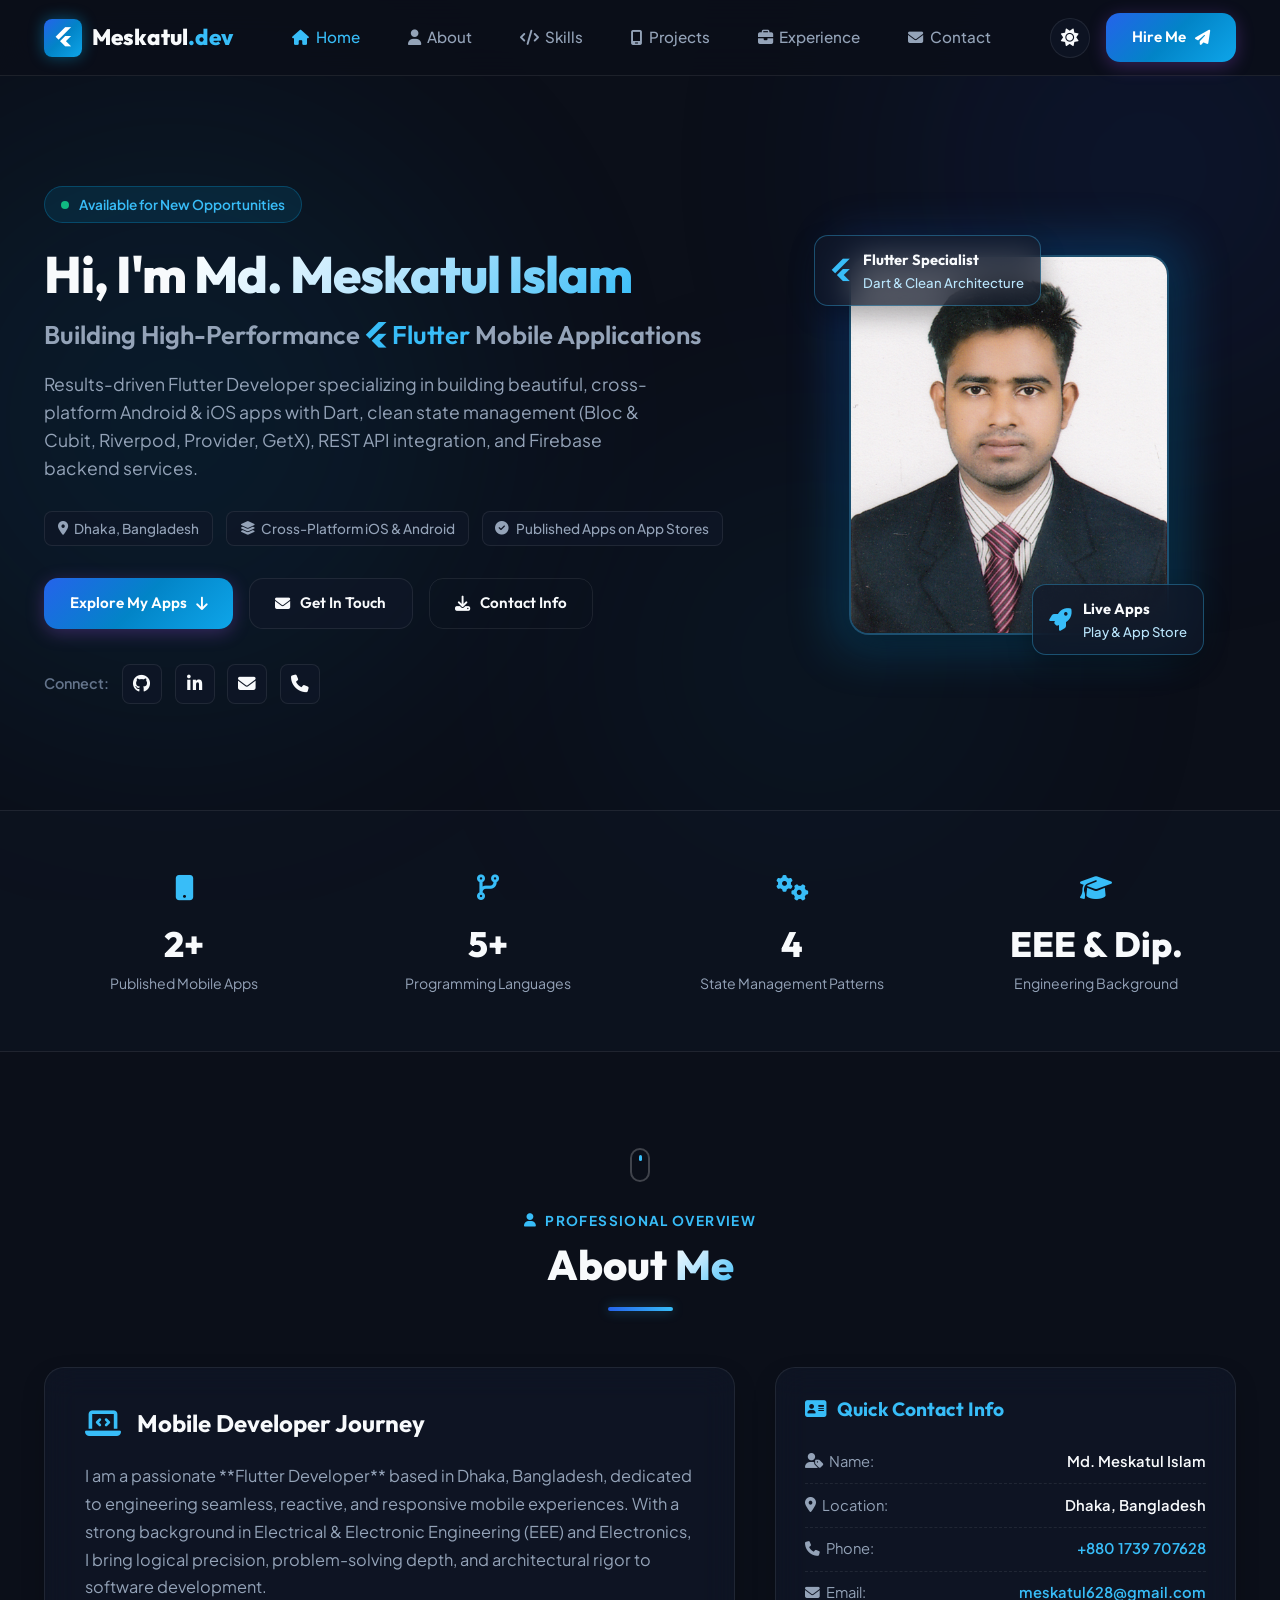
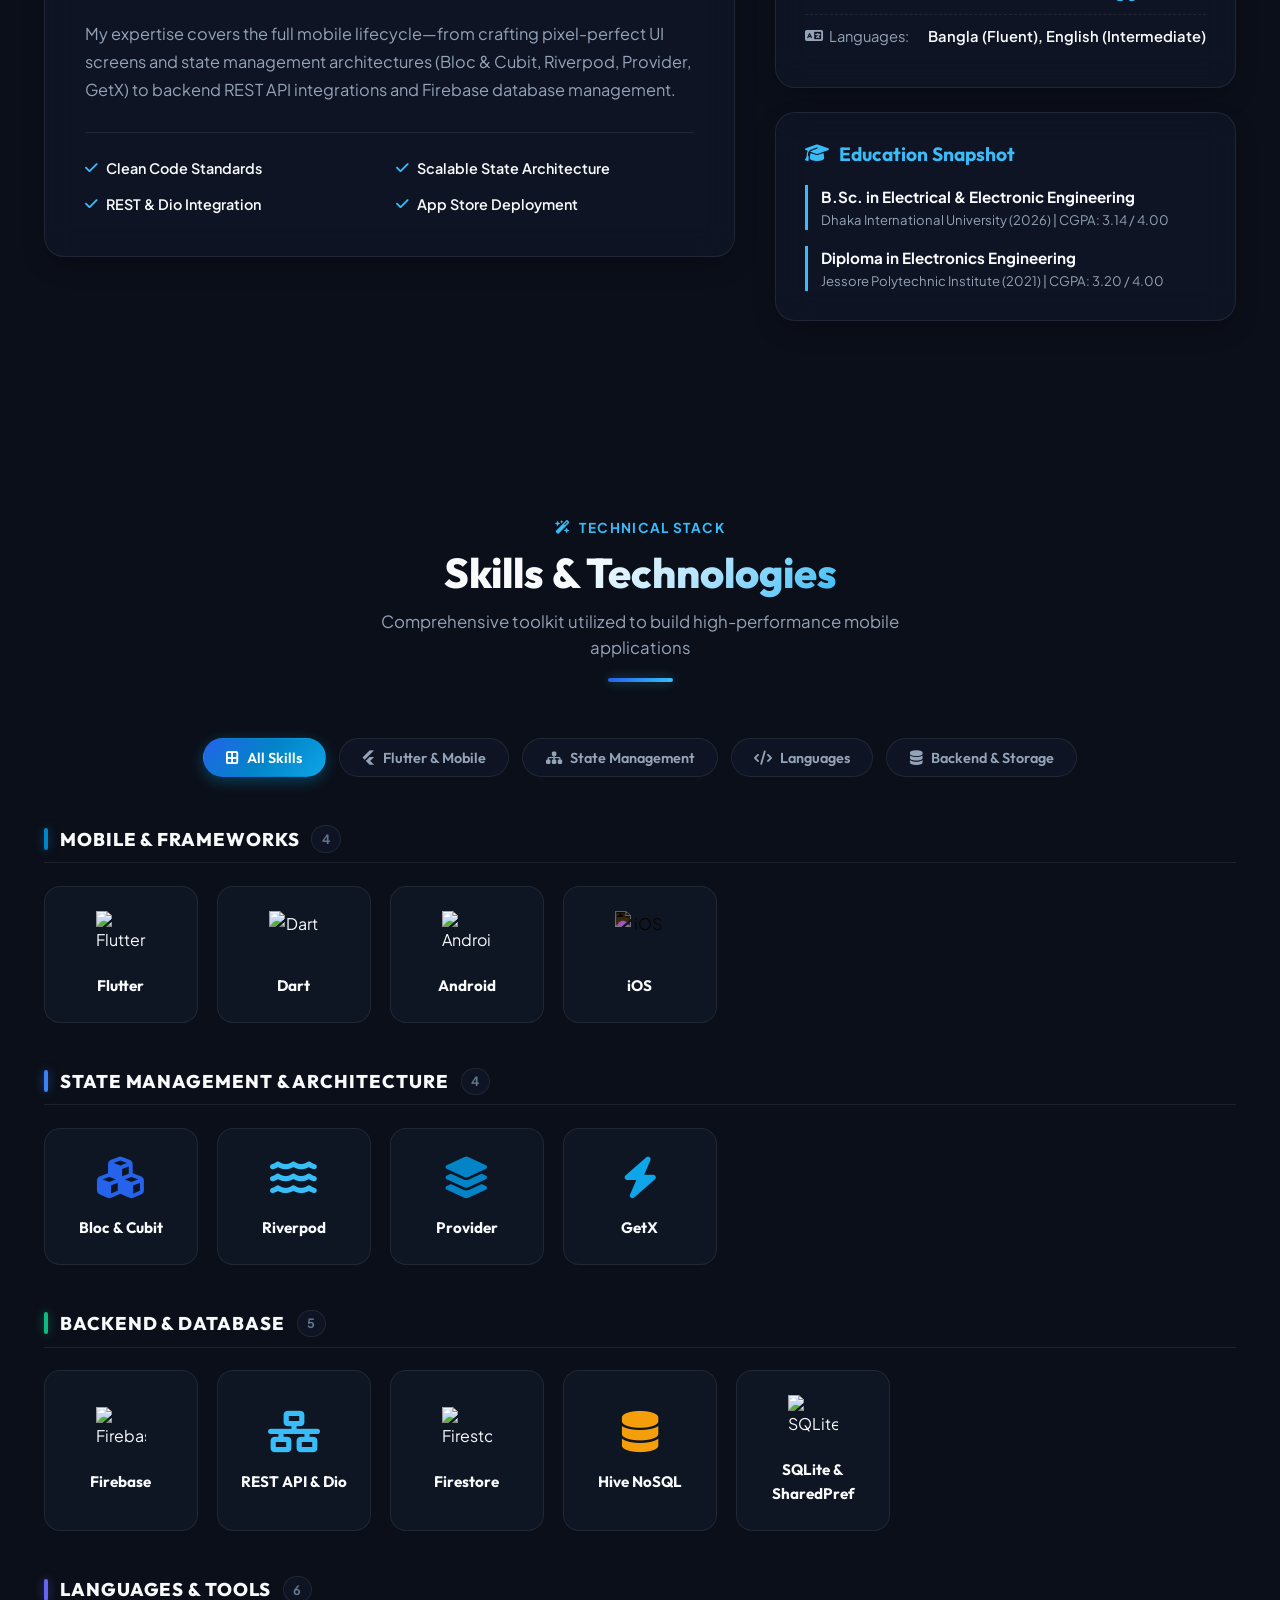
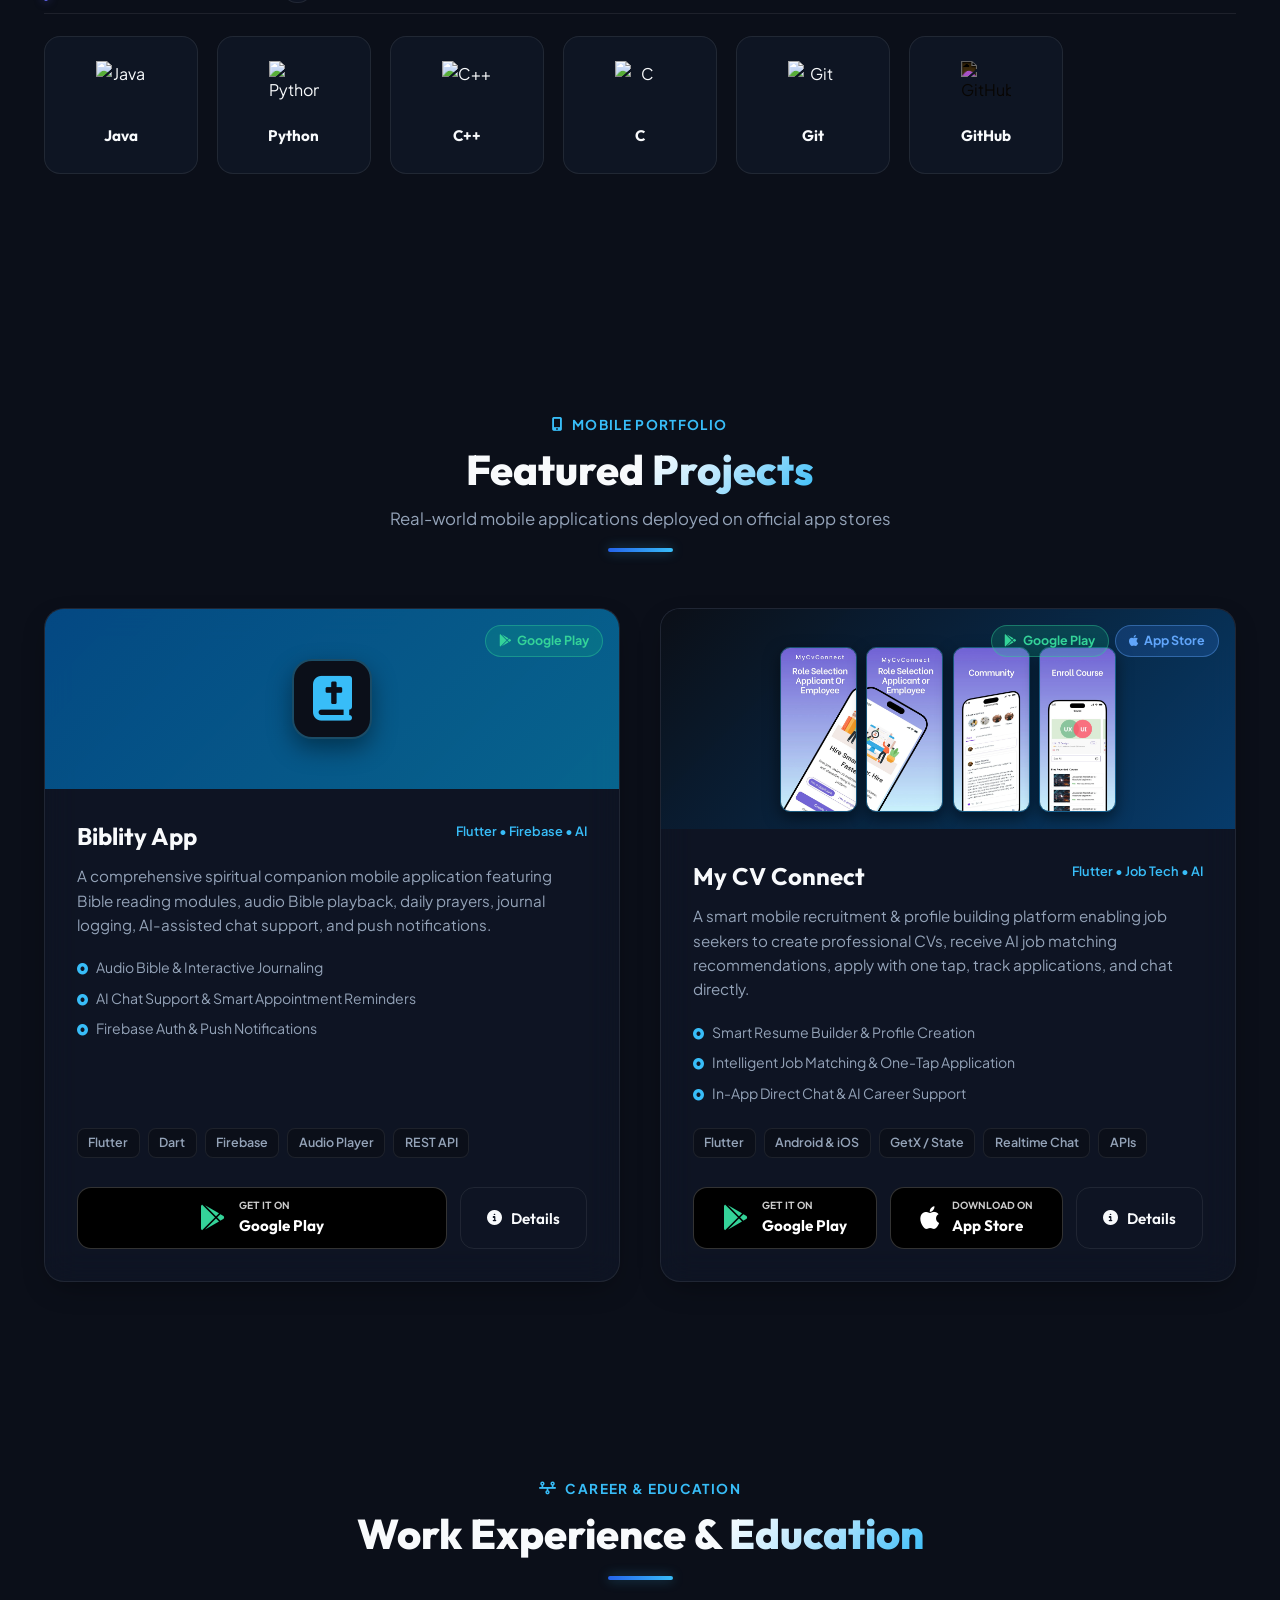
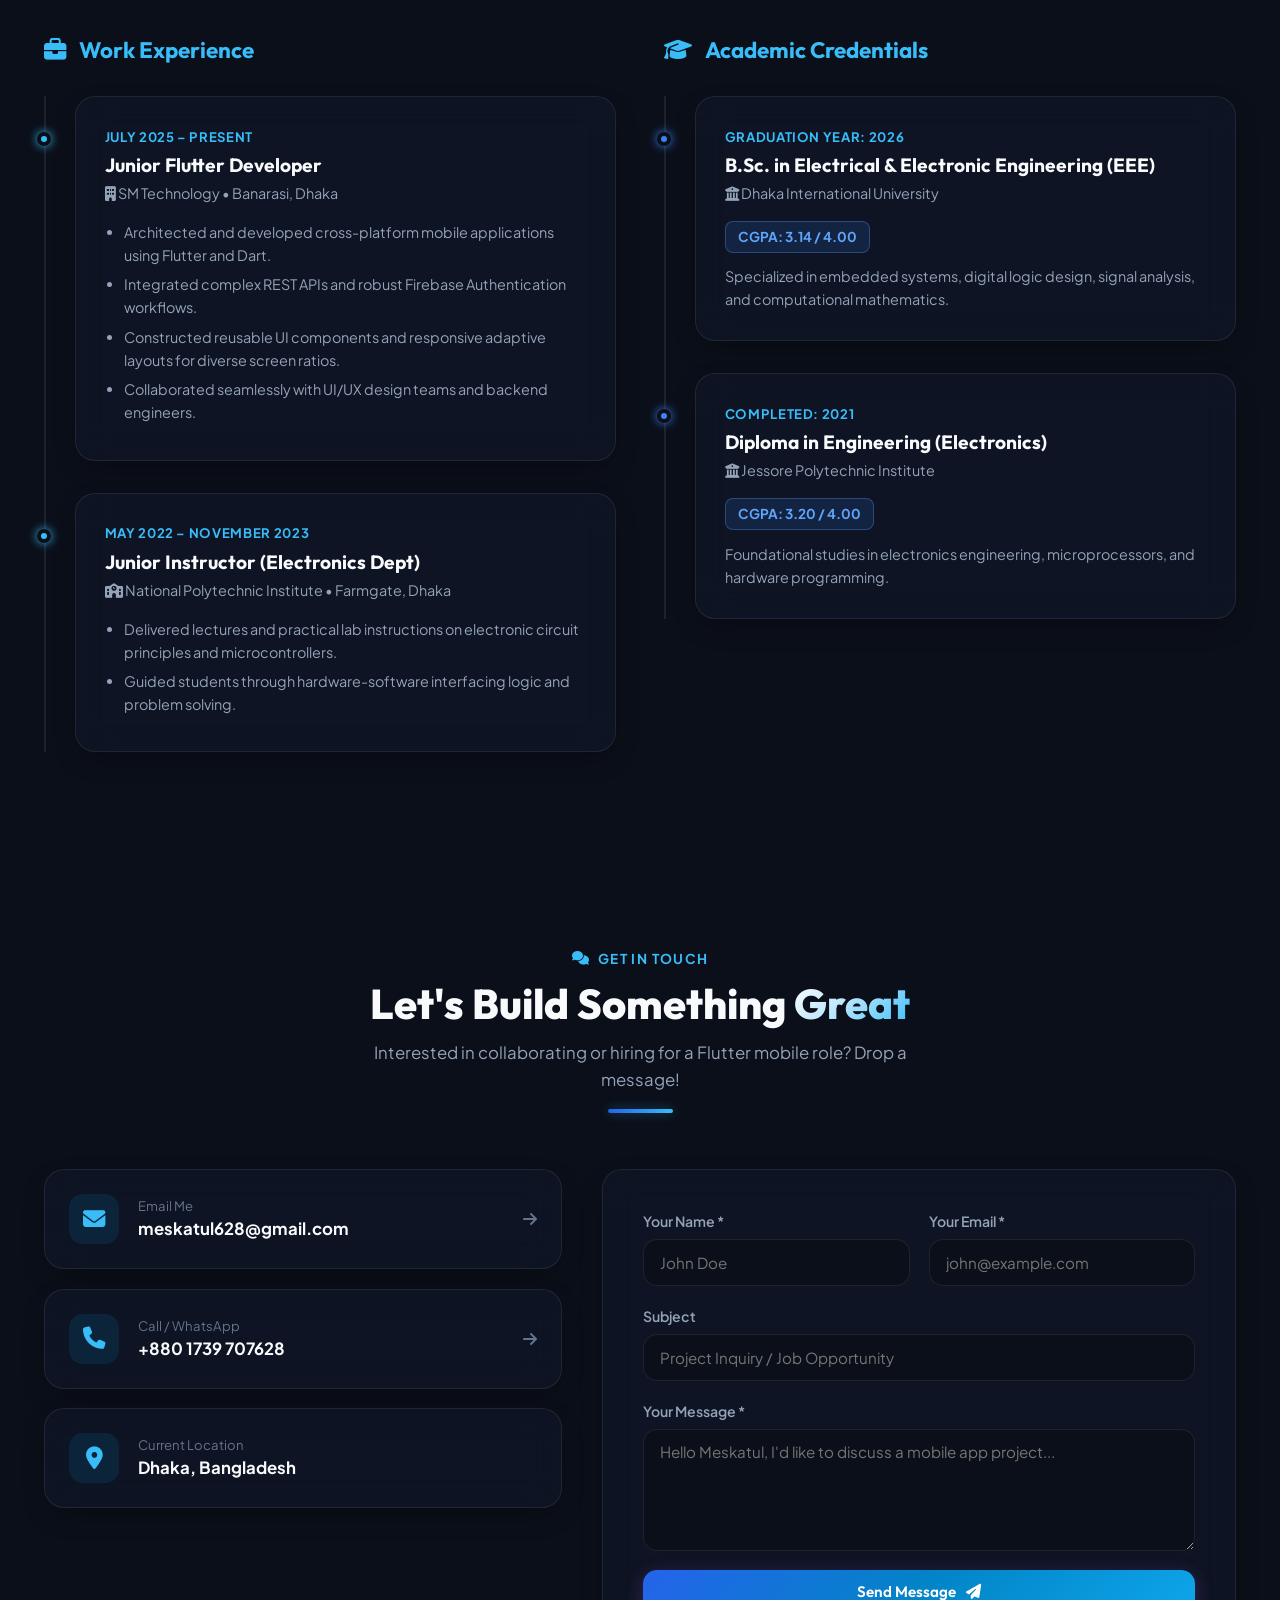
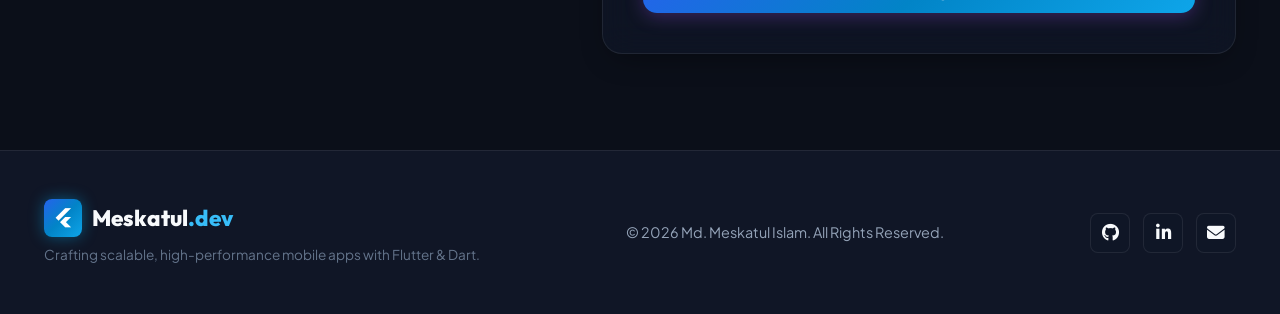
==== index.html @ 13daf16e "feat: add personal portfolio website with styles, scripts, and media assets" ====
<!DOCTYPE html>
<html lang="en" data-theme="dark">
<head>
    <meta charset="UTF-8">
    <meta name="viewport" content="width=device-width, initial-scale=1.0">
    <title>Md. Meskatul Islam | Flutter Developer & Mobile App Engineer</title>
    <meta name="description" content="Portfolio of Md. Meskatul Islam - Junior Flutter Developer specializing in Dart, Cross-Platform Mobile Apps, REST APIs, Firebase, and State Management.">
    <meta name="keywords" content="Md Meskatul Islam, Flutter Developer, Mobile App Developer, Dart, Firebase, Android, iOS, Dhaka Bangladesh">
    <meta name="author" content="Md. Meskatul Islam">
    
    <!-- Open Graph / Social Media -->
    <meta property="og:title" content="Md. Meskatul Islam - Flutter Developer">
    <meta property="og:description" content="Results-driven Flutter Developer with experience in cross-platform mobile apps, REST APIs, Firebase, and State Management.">
    <meta property="og:image" content="assets/PICC (1).jpg">
    <meta property="og:type" content="website">

    <!-- Google Fonts -->
    <link rel="preconnect" href="https://fonts.googleapis.com">
    <link rel="preconnect" href="https://fonts.gstatic.com" crossorigin>
    <link href="https://fonts.googleapis.com/css2?family=Outfit:wght@300;400;500;600;700;800&family=Plus+Jakarta+Sans:wght@400;500;600;700;800&display=swap" rel="stylesheet">

    <!-- Font Awesome Icons -->
    <link rel="stylesheet" href="https://cdnjs.cloudflare.com/ajax/libs/font-awesome/6.5.1/css/all.min.css" crossorigin="anonymous" referrerpolicy="no-referrer" />

    <!-- Custom CSS -->
    <link rel="stylesheet" href="style.css">
</head>
<body>
    <!-- Background Animated Shapes -->
    <div class="bg-blur-wrapper">
        <div class="glow-orb orb-1"></div>
        <div class="glow-orb orb-2"></div>
        <div class="glow-orb orb-3"></div>
    </div>

    <!-- Navigation Header -->
    <header class="navbar" id="main-header">
        <div class="nav-container">
            <a href="#hero" class="brand-logo">
                <span class="logo-icon"><i class="fa-brands fa-flutter"></i></span>
                <span class="logo-text">Meskatul<span class="highlight">.dev</span></span>
            </a>

            <nav class="nav-links" id="nav-links">
                <a href="#hero" class="nav-item active"><i class="fa-solid fa-house"></i> Home</a>
                <a href="#about" class="nav-item"><i class="fa-solid fa-user"></i> About</a>
                <a href="#skills" class="nav-item"><i class="fa-solid fa-code"></i> Skills</a>
                <a href="#projects" class="nav-item"><i class="fa-solid fa-mobile-screen"></i> Projects</a>
                <a href="#experience" class="nav-item"><i class="fa-solid fa-briefcase"></i> Experience</a>
                <a href="#contact" class="nav-item"><i class="fa-solid fa-envelope"></i> Contact</a>
            </nav>

            <div class="nav-actions">
                <button id="theme-toggle" class="theme-btn" aria-label="Toggle Theme">
                    <i class="fa-solid fa-moon icon-dark"></i>
                    <i class="fa-solid fa-sun icon-light"></i>
                </button>

                <a href="#contact" class="btn btn-primary nav-cta">
                    <span>Hire Me</span> <i class="fa-solid fa-paper-plane"></i>
                </a>

                <button id="mobile-menu-toggle" class="hamburger" aria-label="Toggle Navigation Menu">
                    <span class="bar"></span>
                    <span class="bar"></span>
                    <span class="bar"></span>
                </button>
            </div>
        </div>
    </header>

    <main id="main-content">
        <!-- Hero Section -->
        <section class="hero-section" id="hero">
            <div class="container hero-container">
                <div class="hero-content">
                    <div class="badge-pill">
                        <span class="pulse-dot"></span>
                        <span>Available for New Opportunities</span>
                    </div>

                    <h1 class="hero-title">
                        Hi, I'm <span class="gradient-text">Md. Meskatul Islam</span>
                    </h1>
                    <h2 class="hero-subtitle">
                        Building High-Performance <span class="flutter-text"><i class="fa-brands fa-flutter"></i> Flutter</span> Mobile Applications
                    </h2>

                    <p class="hero-description">
                        Results-driven Flutter Developer specializing in building beautiful, cross-platform Android & iOS apps with Dart, clean state management (Bloc & Cubit, Riverpod, Provider, GetX), REST API integration, and Firebase backend services.
                    </p>

                    <div class="hero-highlights">
                        <div class="highlight-chip">
                            <i class="fa-solid fa-location-dot"></i> Dhaka, Bangladesh
                        </div>
                        <div class="highlight-chip">
                            <i class="fa-solid fa-layer-group"></i> Cross-Platform iOS & Android
                        </div>
                        <div class="highlight-chip">
                            <i class="fa-solid fa-circle-check"></i> Published Apps on App Stores
                        </div>
                    </div>

                    <div class="hero-buttons">
                        <a href="#projects" class="btn btn-primary btn-glow">
                            <span>Explore My Apps</span> <i class="fa-solid fa-arrow-down"></i>
                        </a>
                        <a href="mailto:meskatul628@gmail.com" class="btn btn-secondary">
                            <i class="fa-solid fa-envelope"></i> <span>Get In Touch</span>
                        </a>
                        <a href="#contact" class="btn btn-outline" id="cv-download-btn">
                            <i class="fa-solid fa-download"></i> <span>Contact Info</span>
                        </a>
                    </div>

                    <div class="social-links-bar">
                        <span class="social-label">Connect:</span>
                        <a href="https://github.com/" target="_blank" rel="noopener noreferrer" class="social-link" title="GitHub">
                            <i class="fa-brands fa-github"></i>
                        </a>
                        <a href="https://linkedin.com/" target="_blank" rel="noopener noreferrer" class="social-link" title="LinkedIn">
                            <i class="fa-brands fa-linkedin-in"></i>
                        </a>
                        <a href="mailto:meskatul628@gmail.com" class="social-link" title="Email">
                            <i class="fa-solid fa-envelope"></i>
                        </a>
                        <a href="tel:+8801739707628" class="social-link" title="Phone">
                            <i class="fa-solid fa-phone"></i>
                        </a>
                    </div>
                </div>

                <div class="hero-visual">
                    <div class="profile-card-wrapper">
                        <div class="profile-glow-ring"></div>
                        <div class="profile-image-container">
                            <img src="assets/PICC (1).jpg" alt="Md. Meskatul Islam" class="profile-img">
                            <div class="image-overlay"></div>
                        </div>

                        <!-- Floating Badge 1 -->
                        <div class="floating-badge badge-flutter">
                            <div class="badge-icon"><i class="fa-brands fa-flutter"></i></div>
                            <div class="badge-info">
                                <span class="badge-title">Flutter Specialist</span>
                                <span class="badge-sub">Dart & Clean Architecture</span>
                            </div>
                        </div>

                        <!-- Floating Badge 2 -->
                        <div class="floating-badge badge-apps">
                            <div class="badge-icon"><i class="fa-solid fa-rocket"></i></div>
                            <div class="badge-info">
                                <span class="badge-title">Live Apps</span>
                                <span class="badge-sub">Play & App Store</span>
                            </div>
                        </div>
                    </div>
                </div>
            </div>
        </section>

        <!-- Stats Bar -->
        <section class="stats-section">
            <div class="container">
                <div class="stats-grid">
                    <div class="stat-card">
                        <div class="stat-icon"><i class="fa-solid fa-mobile-button"></i></div>
                        <div class="stat-number" data-target="2">2+</div>
                        <div class="stat-label">Published Mobile Apps</div>
                    </div>
                    <div class="stat-card">
                        <div class="stat-icon"><i class="fa-solid fa-code-branch"></i></div>
                        <div class="stat-number" data-target="5">5+</div>
                        <div class="stat-label">Programming Languages</div>
                    </div>
                    <div class="stat-card">
                        <div class="stat-icon"><i class="fa-solid fa-gears"></i></div>
                        <div class="stat-number" data-target="4">4</div>
                        <div class="stat-label">State Management Patterns</div>
                    </div>
                    <div class="stat-card">
                        <div class="stat-icon"><i class="fa-solid fa-graduation-cap"></i></div>
                        <div class="stat-number">EEE & Dip.</div>
                        <div class="stat-label">Engineering Background</div>
                    </div>
                </div>
            </div>
        </section>

        <!-- About Section -->
        <section class="section about-section" id="about">
            <div class="container">
                <div class="scroll-indicator-wrap">
                    <div class="mouse-scroll-box" title="Scroll Down">
                        <div class="mouse-scroll-dot"></div>
                    </div>
                </div>

                <div class="section-header text-center">
                    <span class="subheading"><i class="fa-solid fa-user"></i> Professional Overview</span>
                    <h2 class="section-title">About <span class="gradient-text">Me</span></h2>
                    <div class="header-divider"></div>
                </div>

                <div class="about-grid">
                    <div class="about-card glass-card">
                        <div class="card-icon-header">
                            <i class="fa-solid fa-laptop-code"></i>
                            <h3>Mobile Developer Journey</h3>
                        </div>
                        <p>
                            I am a passionate **Flutter Developer** based in Dhaka, Bangladesh, dedicated to engineering seamless, reactive, and responsive mobile experiences. With a strong background in Electrical & Electronic Engineering (EEE) and Electronics, I bring logical precision, problem-solving depth, and architectural rigor to software development.
                        </p>
                        <p>
                            My expertise covers the full mobile lifecycle—from crafting pixel-perfect UI screens and state management architectures (Bloc & Cubit, Riverpod, Provider, GetX) to backend REST API integrations and Firebase database management.
                        </p>

                        <div class="key-traits">
                            <div class="trait-item"><i class="fa-solid fa-check"></i> Clean Code Standards</div>
                            <div class="trait-item"><i class="fa-solid fa-check"></i> Scalable State Architecture</div>
                            <div class="trait-item"><i class="fa-solid fa-check"></i> REST & Dio Integration</div>
                            <div class="trait-item"><i class="fa-solid fa-check"></i> App Store Deployment</div>
                        </div>
                    </div>

                    <div class="about-details-column">
                        <div class="detail-box glass-card">
                            <h3><i class="fa-solid fa-address-card"></i> Quick Contact Info</h3>
                            <ul class="info-list">
                                <li>
                                    <span class="info-title"><i class="fa-solid fa-user-tag"></i> Name:</span>
                                    <span class="info-value">Md. Meskatul Islam</span>
                                </li>
                                <li>
                                    <span class="info-title"><i class="fa-solid fa-location-dot"></i> Location:</span>
                                    <span class="info-value">Dhaka, Bangladesh</span>
                                </li>
                                <li>
                                    <span class="info-title"><i class="fa-solid fa-phone"></i> Phone:</span>
                                    <a href="tel:+8801739707628" class="info-value link-text">+880 1739 707628</a>
                                </li>
                                <li>
                                    <span class="info-title"><i class="fa-solid fa-envelope"></i> Email:</span>
                                    <a href="mailto:meskatul628@gmail.com" class="info-value link-text">meskatul628@gmail.com</a>
                                </li>
                                <li>
                                    <span class="info-title"><i class="fa-solid fa-language"></i> Languages:</span>
                                    <span class="info-value">Bangla (Fluent), English (Intermediate)</span>
                                </li>
                            </ul>
                        </div>

                        <div class="detail-box glass-card">
                            <h3><i class="fa-solid fa-graduation-cap"></i> Education Snapshot</h3>
                            <div class="edu-snapshot">
                                <div class="edu-item">
                                    <div class="edu-degree">B.Sc. in Electrical & Electronic Engineering</div>
                                    <div class="edu-meta">Dhaka International University (2026) | CGPA: 3.14 / 4.00</div>
                                </div>
                                <div class="edu-item">
                                    <div class="edu-degree">Diploma in Electronics Engineering</div>
                                    <div class="edu-meta">Jessore Polytechnic Institute (2021) | CGPA: 3.20 / 4.00</div>
                                </div>
                            </div>
                        </div>
                    </div>
                </div>
            </div>
        </section>

        <!-- Technical Skills Section -->
        <section class="section skills-section" id="skills">
            <div class="container">
                <div class="section-header text-center">
                    <span class="subheading"><i class="fa-solid fa-wand-magic-sparkles"></i> Technical Stack</span>
                    <h2 class="section-title">Skills & <span class="gradient-text">Technologies</span></h2>
                    <p class="section-subtitle">Comprehensive toolkit utilized to build high-performance mobile applications</p>
                    <div class="header-divider"></div>
                </div>

                <!-- Skill Filter Tabs -->
                <div class="skills-filter-container">
                    <button class="filter-btn active" data-filter="all"><i class="fa-solid fa-border-all"></i> All Skills</button>
                    <button class="filter-btn" data-filter="mobile"><i class="fa-brands fa-flutter"></i> Flutter & Mobile</button>
                    <button class="filter-btn" data-filter="state"><i class="fa-solid fa-sitemap"></i> State Management</button>
                    <button class="filter-btn" data-filter="languages"><i class="fa-solid fa-code"></i> Languages</button>
                    <button class="filter-btn" data-filter="backend"><i class="fa-solid fa-database"></i> Backend & Storage</button>
                </div>

                <div class="skills-grid-container" id="skills-grid-container">
                    <!-- Category Group 1: Mobile & Frameworks -->
                    <div class="skill-category-group" data-category="mobile">
                        <div class="category-group-header">
                            <div class="category-bar-indicator indicator-mobile"></div>
                            <h3 class="category-group-title">Mobile & Frameworks</h3>
                            <span class="category-count-badge">4</span>
                        </div>
                        <div class="skills-logo-grid">
                            <div class="tech-logo-card">
                                <img src="https://cdn.jsdelivr.net/gh/devicons/devicon/icons/flutter/flutter-original.svg" alt="Flutter" class="tech-logo-img">
                                <span class="tech-logo-name">Flutter</span>
                            </div>
                            <div class="tech-logo-card">
                                <img src="https://cdn.jsdelivr.net/gh/devicons/devicon/icons/dart/dart-original.svg" alt="Dart" class="tech-logo-img">
                                <span class="tech-logo-name">Dart</span>
                            </div>
                            <div class="tech-logo-card">
                                <img src="https://cdn.jsdelivr.net/gh/devicons/devicon/icons/android/android-original.svg" alt="Android" class="tech-logo-img">
                                <span class="tech-logo-name">Android</span>
                            </div>
                            <div class="tech-logo-card">
                                <img src="https://cdn.jsdelivr.net/gh/devicons/devicon/icons/apple/apple-original.svg" alt="iOS" class="tech-logo-img" style="filter: invert(1);">
                                <span class="tech-logo-name">iOS</span>
                            </div>
                        </div>
                    </div>

                    <!-- Category Group 2: State Management -->
                    <div class="skill-category-group" data-category="state">
                        <div class="category-group-header">
                            <div class="category-bar-indicator indicator-state"></div>
                            <h3 class="category-group-title">State Management & Architecture</h3>
                            <span class="category-count-badge">4</span>
                        </div>
                        <div class="skills-logo-grid">
                            <div class="tech-logo-card">
                                <div class="tech-logo-icon" style="color: #2563EB;"><i class="fa-solid fa-cubes"></i></div>
                                <span class="tech-logo-name">Bloc & Cubit</span>
                            </div>
                            <div class="tech-logo-card">
                                <div class="tech-logo-icon" style="color: #38BDF8;"><i class="fa-solid fa-water"></i></div>
                                <span class="tech-logo-name">Riverpod</span>
                            </div>
                            <div class="tech-logo-card">
                                <div class="tech-logo-icon" style="color: #0284C7;"><i class="fa-solid fa-layer-group"></i></div>
                                <span class="tech-logo-name">Provider</span>
                            </div>
                            <div class="tech-logo-card">
                                <div class="tech-logo-icon" style="color: #0EA5E9;"><i class="fa-solid fa-bolt"></i></div>
                                <span class="tech-logo-name">GetX</span>
                            </div>
                        </div>
                    </div>

                    <!-- Category Group 3: Backend & Database -->
                    <div class="skill-category-group" data-category="backend">
                        <div class="category-group-header">
                            <div class="category-bar-indicator indicator-backend"></div>
                            <h3 class="category-group-title">Backend & Database</h3>
                            <span class="category-count-badge">5</span>
                        </div>
                        <div class="skills-logo-grid">
                            <div class="tech-logo-card">
                                <img src="https://cdn.jsdelivr.net/gh/devicons/devicon/icons/firebase/firebase-plain.svg" alt="Firebase" class="tech-logo-img">
                                <span class="tech-logo-name">Firebase</span>
                            </div>
                            <div class="tech-logo-card">
                                <div class="tech-logo-icon" style="color: #38BDF8;"><i class="fa-solid fa-network-wired"></i></div>
                                <span class="tech-logo-name">REST API & Dio</span>
                            </div>
                            <div class="tech-logo-card">
                                <img src="https://cdn.jsdelivr.net/gh/devicons/devicon/icons/googlecloud/googlecloud-original.svg" alt="Firestore" class="tech-logo-img">
                                <span class="tech-logo-name">Firestore</span>
                            </div>
                            <div class="tech-logo-card">
                                <div class="tech-logo-icon" style="color: #F59E0B;"><i class="fa-solid fa-database"></i></div>
                                <span class="tech-logo-name">Hive NoSQL</span>
                            </div>
                            <div class="tech-logo-card">
                                <img src="https://cdn.jsdelivr.net/gh/devicons/devicon/icons/sqlite/sqlite-original.svg" alt="SQLite" class="tech-logo-img">
                                <span class="tech-logo-name">SQLite & SharedPref</span>
                            </div>
                        </div>
                    </div>

                    <!-- Category Group 4: Languages & Tools -->
                    <div class="skill-category-group" data-category="languages">
                        <div class="category-group-header">
                            <div class="category-bar-indicator indicator-languages"></div>
                            <h3 class="category-group-title">Languages & Tools</h3>
                            <span class="category-count-badge">6</span>
                        </div>
                        <div class="skills-logo-grid">
                            <div class="tech-logo-card">
                                <img src="https://cdn.jsdelivr.net/gh/devicons/devicon/icons/java/java-original.svg" alt="Java" class="tech-logo-img">
                                <span class="tech-logo-name">Java</span>
                            </div>
                            <div class="tech-logo-card">
                                <img src="https://cdn.jsdelivr.net/gh/devicons/devicon/icons/python/python-original.svg" alt="Python" class="tech-logo-img">
                                <span class="tech-logo-name">Python</span>
                            </div>
                            <div class="tech-logo-card">
                                <img src="https://cdn.jsdelivr.net/gh/devicons/devicon/icons/cplusplus/cplusplus-original.svg" alt="C++" class="tech-logo-img">
                                <span class="tech-logo-name">C++</span>
                            </div>
                            <div class="tech-logo-card">
                                <img src="https://cdn.jsdelivr.net/gh/devicons/devicon/icons/c/c-original.svg" alt="C" class="tech-logo-img">
                                <span class="tech-logo-name">C</span>
                            </div>
                            <div class="tech-logo-card">
                                <img src="https://cdn.jsdelivr.net/gh/devicons/devicon/icons/git/git-original.svg" alt="Git" class="tech-logo-img">
                                <span class="tech-logo-name">Git</span>
                            </div>
                            <div class="tech-logo-card">
                                <img src="https://cdn.jsdelivr.net/gh/devicons/devicon/icons/github/github-original.svg" alt="GitHub" class="tech-logo-img" style="filter: invert(1);">
                                <span class="tech-logo-name">GitHub</span>
                            </div>
                        </div>
                    </div>
                </div>
            </div>
        </section>

        <!-- Featured Projects Section -->
        <section class="section projects-section" id="projects">
            <div class="container">
                <div class="section-header text-center">
                    <span class="subheading"><i class="fa-solid fa-mobile-screen-button"></i> Mobile Portfolio</span>
                    <h2 class="section-title">Featured <span class="gradient-text">Projects</span></h2>
                    <p class="section-subtitle">Real-world mobile applications deployed on official app stores</p>
                    <div class="header-divider"></div>
                </div>

                <div class="projects-grid">
                    <!-- Project 1: Biblity -->
                    <div class="project-card glass-card">
                        <div class="project-banner">
                            <div class="app-icon-box">
                                <i class="fa-solid fa-book-bible"></i>
                            </div>
                            <div class="store-badge-top">
                                <span class="store-chip play-store"><i class="fa-brands fa-google-play"></i> Google Play</span>
                            </div>
                        </div>

                        <div class="project-content">
                            <div class="project-header">
                                <h3 class="project-title">Biblity App</h3>
                                <span class="project-tag">Flutter • Firebase • AI</span>
                            </div>

                            <p class="project-description">
                                A comprehensive spiritual companion mobile application featuring Bible reading modules, audio Bible playback, daily prayers, journal logging, AI-assisted chat support, and push notifications.
                            </p>

                            <div class="feature-bullets">
                                <div><i class="fa-solid fa-circle-dot"></i> Audio Bible & Interactive Journaling</div>
                                <div><i class="fa-solid fa-circle-dot"></i> AI Chat Support & Smart Appointment Reminders</div>
                                <div><i class="fa-solid fa-circle-dot"></i> Firebase Auth & Push Notifications</div>
                            </div>

                            <div class="tech-stack-chips">
                                <span>Flutter</span>
                                <span>Dart</span>
                                <span>Firebase</span>
                                <span>Audio Player</span>
                                <span>REST API</span>
                            </div>

                            <div class="project-actions">
                                <a href="https://play.google.com/store/apps/details?id=com.biblity.appity" target="_blank" rel="noopener noreferrer" class="btn btn-store google-play">
                                    <i class="fa-brands fa-google-play"></i>
                                    <div>
                                        <span class="btn-sub">GET IT ON</span>
                                        <span class="btn-main">Google Play</span>
                                    </div>
                                </a>
                                <button class="btn btn-outline btn-details-modal" data-project="biblity">
                                    <i class="fa-solid fa-circle-info"></i> Details
                                </button>
                            </div>
                        </div>
                    </div>

                    <!-- Project 2: My CV Connect -->
                    <div class="project-card glass-card">
                        <div class="project-banner project-screenshots-banner">
                            <div class="screenshots-preview-row">
                                <img src="assets/my cv connect/picture_1.webp" alt="My CV Connect App Screen 1" class="app-screenshot-thumb btn-details-modal" data-project="cvconnect">
                                <img src="assets/my cv connect/picture_2.webp.webp" alt="My CV Connect App Screen 2" class="app-screenshot-thumb btn-details-modal" data-project="cvconnect">
                                <img src="assets/my cv connect/picture_3.webp.webp" alt="My CV Connect App Screen 3" class="app-screenshot-thumb btn-details-modal" data-project="cvconnect">
                                <img src="assets/my cv connect/picture_4.webp" alt="My CV Connect App Screen 4" class="app-screenshot-thumb btn-details-modal" data-project="cvconnect">
                            </div>
                            <div class="store-badge-top" style="display: flex; gap: 0.4rem; flex-wrap: wrap; justify-content: flex-end;">
                                <span class="store-chip play-store"><i class="fa-brands fa-google-play"></i> Google Play</span>
                                <span class="store-chip app-store"><i class="fa-brands fa-apple"></i> App Store</span>
                            </div>
                        </div>

                        <div class="project-content">
                            <div class="project-header">
                                <h3 class="project-title">My CV Connect</h3>
                                <span class="project-tag">Flutter • Job Tech • AI</span>
                            </div>

                            <p class="project-description">
                                A smart mobile recruitment & profile building platform enabling job seekers to create professional CVs, receive AI job matching recommendations, apply with one tap, track applications, and chat directly.
                            </p>

                            <div class="feature-bullets">
                                <div><i class="fa-solid fa-circle-dot"></i> Smart Resume Builder & Profile Creation</div>
                                <div><i class="fa-solid fa-circle-dot"></i> Intelligent Job Matching & One-Tap Application</div>
                                <div><i class="fa-solid fa-circle-dot"></i> In-App Direct Chat & AI Career Support</div>
                            </div>

                            <div class="tech-stack-chips">
                                <span>Flutter</span>
                                <span>Android & iOS</span>
                                <span>GetX / State</span>
                                <span>Realtime Chat</span>
                                <span>APIs</span>
                            </div>

                            <div class="project-actions" style="flex-wrap: wrap;">
                                <a href="https://play.google.com/store/apps/details?id=com.carlovan.cvconnectai" target="_blank" rel="noopener noreferrer" class="btn btn-store google-play">
                                    <i class="fa-brands fa-google-play"></i>
                                    <div>
                                        <span class="btn-sub">GET IT ON</span>
                                        <span class="btn-main">Google Play</span>
                                    </div>
                                </a>
                                <a href="https://apps.apple.com/us/app/my-cv-connect/id6757781151" target="_blank" rel="noopener noreferrer" class="btn btn-store apple-store">
                                    <i class="fa-brands fa-apple"></i>
                                    <div>
                                        <span class="btn-sub">Download on</span>
                                        <span class="btn-main">App Store</span>
                                    </div>
                                </a>
                                <button class="btn btn-outline btn-details-modal" data-project="cvconnect">
                                    <i class="fa-solid fa-circle-info"></i> Details
                                </button>
                            </div>
                        </div>
                    </div>
                </div>
            </div>
        </section>

        <!-- Experience & Education Timeline -->
        <section class="section experience-section" id="experience">
            <div class="container">
                <div class="section-header text-center">
                    <span class="subheading"><i class="fa-solid fa-timeline"></i> Career & Education</span>
                    <h2 class="section-title">Work Experience & <span class="gradient-text">Education</span></h2>
                    <div class="header-divider"></div>
                </div>

                <div class="timeline-wrapper">
                    <!-- Experience Timeline Column -->
                    <div class="timeline-column">
                        <h3 class="timeline-col-title"><i class="fa-solid fa-briefcase"></i> Work Experience</h3>

                        <div class="timeline-container">
                            <div class="timeline-item glass-card">
                                <div class="timeline-marker"></div>
                                <div class="timeline-date">July 2025 – Present</div>
                                <h4 class="timeline-role">Junior Flutter Developer</h4>
                                <div class="timeline-company"><i class="fa-solid fa-building"></i> SM Technology • Banarasi, Dhaka</div>
                                <ul class="timeline-details">
                                    <li>Architected and developed cross-platform mobile applications using Flutter and Dart.</li>
                                    <li>Integrated complex REST APIs and robust Firebase Authentication workflows.</li>
                                    <li>Constructed reusable UI components and responsive adaptive layouts for diverse screen ratios.</li>
                                    <li>Collaborated seamlessly with UI/UX design teams and backend engineers.</li>
                                </ul>
                            </div>

                            <div class="timeline-item glass-card">
                                <div class="timeline-marker"></div>
                                <div class="timeline-date">May 2022 – November 2023</div>
                                <h4 class="timeline-role">Junior Instructor (Electronics Dept)</h4>
                                <div class="timeline-company"><i class="fa-solid fa-school"></i> National Polytechnic Institute • Farmgate, Dhaka</div>
                                <ul class="timeline-details">
                                    <li>Delivered lectures and practical lab instructions on electronic circuit principles and microcontrollers.</li>
                                    <li>Guided students through hardware-software interfacing logic and problem solving.</li>
                                </ul>
                            </div>
                        </div>
                    </div>

                    <!-- Education Column -->
                    <div class="timeline-column">
                        <h3 class="timeline-col-title"><i class="fa-solid fa-graduation-cap"></i> Academic Credentials</h3>

                        <div class="timeline-container">
                            <div class="timeline-item glass-card">
                                <div class="timeline-marker edu-marker"></div>
                                <div class="timeline-date">Graduation Year: 2026</div>
                                <h4 class="timeline-role">B.Sc. in Electrical & Electronic Engineering (EEE)</h4>
                                <div class="timeline-company"><i class="fa-solid fa-university"></i> Dhaka International University</div>
                                <div class="cgpa-badge">CGPA: 3.14 / 4.00</div>
                                <p class="timeline-desc">Specialized in embedded systems, digital logic design, signal analysis, and computational mathematics.</p>
                            </div>

                            <div class="timeline-item glass-card">
                                <div class="timeline-marker edu-marker"></div>
                                <div class="timeline-date">Completed: 2021</div>
                                <h4 class="timeline-role">Diploma in Engineering (Electronics)</h4>
                                <div class="timeline-company"><i class="fa-solid fa-building-columns"></i> Jessore Polytechnic Institute</div>
                                <div class="cgpa-badge">CGPA: 3.20 / 4.00</div>
                                <p class="timeline-desc">Foundational studies in electronics engineering, microprocessors, and hardware programming.</p>
                            </div>
                        </div>
                    </div>
                </div>
            </div>
        </section>

        <!-- Contact Section -->
        <section class="section contact-section" id="contact">
            <div class="container">
                <div class="section-header text-center">
                    <span class="subheading"><i class="fa-solid fa-comments"></i> Get In Touch</span>
                    <h2 class="section-title">Let's Build Something <span class="gradient-text">Great</span></h2>
                    <p class="section-subtitle">Interested in collaborating or hiring for a Flutter mobile role? Drop a message!</p>
                    <div class="header-divider"></div>
                </div>

                <div class="contact-grid">
                    <div class="contact-info-cards">
                        <a href="mailto:meskatul628@gmail.com" class="contact-card glass-card">
                            <div class="contact-icon"><i class="fa-solid fa-envelope"></i></div>
                            <div class="contact-card-content">
                                <span class="contact-label">Email Me</span>
                                <span class="contact-value">meskatul628@gmail.com</span>
                            </div>
                            <i class="fa-solid fa-arrow-right arrow-icon"></i>
                        </a>

                        <a href="tel:+8801739707628" class="contact-card glass-card">
                            <div class="contact-icon"><i class="fa-solid fa-phone"></i></div>
                            <div class="contact-card-content">
                                <span class="contact-label">Call / WhatsApp</span>
                                <span class="contact-value">+880 1739 707628</span>
                            </div>
                            <i class="fa-solid fa-arrow-right arrow-icon"></i>
                        </a>

                        <div class="contact-card glass-card">
                            <div class="contact-icon"><i class="fa-solid fa-location-dot"></i></div>
                            <div class="contact-card-content">
                                <span class="contact-label">Current Location</span>
                                <span class="contact-value">Dhaka, Bangladesh</span>
                            </div>
                        </div>
                    </div>

                    <div class="contact-form-container glass-card">
                        <form id="contact-form" class="contact-form">
                            <div class="form-row">
                                <div class="form-group">
                                    <label for="name">Your Name *</label>
                                    <input type="text" id="name" name="name" required placeholder="John Doe">
                                </div>
                                <div class="form-group">
                                    <label for="email">Your Email *</label>
                                    <input type="email" id="email" name="email" required placeholder="john@example.com">
                                </div>
                            </div>

                            <div class="form-group">
                                <label for="subject">Subject</label>
                                <input type="text" id="subject" name="subject" placeholder="Project Inquiry / Job Opportunity">
                            </div>

                            <div class="form-group">
                                <label for="message">Your Message *</label>
                                <textarea id="message" name="message" rows="5" required placeholder="Hello Meskatul, I'd like to discuss a mobile app project..."></textarea>
                            </div>

                            <button type="submit" class="btn btn-primary btn-block btn-glow">
                                <span>Send Message</span> <i class="fa-solid fa-paper-plane"></i>
                            </button>
                        </form>
                    </div>
                </div>
            </div>
        </section>
    </main>

    <!-- Project Details Modal -->
    <div id="project-modal" class="modal-overlay" aria-hidden="true">
        <div class="modal-content glass-card">
            <button class="modal-close" id="modal-close-btn" aria-label="Close Modal">&times;</button>
            <div id="modal-body-content">
                <!-- Injected via JavaScript -->
            </div>
        </div>
    </div>

    <!-- Toast Notification Container -->
    <div id="toast-container" class="toast-container"></div>

    <!-- Footer -->
    <footer class="footer">
        <div class="container footer-container">
            <div class="footer-left">
                <a href="#hero" class="brand-logo">
                    <span class="logo-icon"><i class="fa-brands fa-flutter"></i></span>
                    <span class="logo-text">Meskatul<span class="highlight">.dev</span></span>
                </a>
                <p class="footer-tagline">Crafting scalable, high-performance mobile apps with Flutter & Dart.</p>
            </div>

            <div class="footer-center">
                <p>&copy; <span id="current-year">2026</span> Md. Meskatul Islam. All Rights Reserved.</p>
            </div>

            <div class="footer-right">
                <div class="social-links-bar">
                    <a href="https://github.com/" target="_blank" rel="noopener noreferrer" class="social-link"><i class="fa-brands fa-github"></i></a>
                    <a href="https://linkedin.com/" target="_blank" rel="noopener noreferrer" class="social-link"><i class="fa-brands fa-linkedin-in"></i></a>
                    <a href="mailto:meskatul628@gmail.com" class="social-link"><i class="fa-solid fa-envelope"></i></a>
                </div>
            </div>
        </div>
    </footer>

    <!-- Custom Script -->
    <script src="script.js"></script>
</body>
</html>
---- style.css ----
/* ==========================================================================
   MD. MESKATUL ISLAM - FLUTTER DEVELOPER PORTFOLIO STYLESHEET
   ========================================================================== */

/* --------------------------------------------------------------------------
   1. COLOR PALETTE & DESIGN TOKENS
   -------------------------------------------------------------------------- */
:root {
    /* World-Class Enterprise Tech Palette (Flutter Blue, Electric Azure & Cobalt) */
    --accent-blue: #0284C7;
    --accent-azure: #0EA5E9;
    --accent-cobalt: #2563EB;
    --accent-ice: #38BDF8;

    --flutter-blue: #0284C7;
    --flutter-cyan: #38BDF8;
    --flutter-accent: #0EA5E9;

    --primary-gradient: linear-gradient(135deg, #2563EB 0%, #0284C7 50%, #0EA5E9 100%);
    --gradient-glow: radial-gradient(circle, rgba(2, 132, 199, 0.16) 0%, rgba(0, 0, 0, 0) 70%);

    /* Soft Dark Mode Defaults - Executive & Comfortable for HR & Recruiters */
    --bg-main: #0B0F19;
    --bg-secondary: #101626;
    --bg-card: rgba(16, 23, 40, 0.72);
    --bg-card-hover: rgba(22, 33, 56, 0.85);
    --border-color: rgba(255, 255, 255, 0.08);
    --border-highlight: rgba(56, 189, 248, 0.35);

    --text-primary: #F8FAFC;
    --text-secondary: #94A3B8;
    --text-muted: #64748B;

    --navbar-bg: rgba(11, 15, 25, 0.85);
    --shadow-soft: 0 10px 30px -10px rgba(0, 0, 0, 0.45);
    --shadow-glow: 0 0 25px rgba(56, 189, 248, 0.2);

    /* Fonts */
    --font-heading: 'Outfit', -apple-system, BlinkMacSystemFont, sans-serif;
    --font-body: 'Plus Jakarta Sans', -apple-system, BlinkMacSystemFont, sans-serif;

    /* Transitions & Radius */
    --radius-sm: 8px;
    --radius-md: 14px;
    --radius-lg: 20px;
    --radius-full: 9999px;
    --transition: all 0.3s cubic-bezier(0.4, 0, 0.2, 1);
}

/* Light Theme Variables & Comprehensive High-Contrast Styles */
[data-theme="light"] {
    --bg-main: #F8FAFC;
    --bg-secondary: #FFFFFF;
    --bg-card: #FFFFFF;
    --bg-card-hover: #F8FAFC;
    --border-color: rgba(0, 0, 0, 0.09);
    --border-highlight: rgba(2, 132, 199, 0.5);

    --text-primary: #0F172A;
    --text-secondary: #475569;
    --text-muted: #64748B;

    --navbar-bg: rgba(255, 255, 255, 0.92);
    --shadow-soft: 0 4px 20px -2px rgba(0, 0, 0, 0.06);
    --shadow-glow: 0 0 20px rgba(2, 132, 199, 0.15);
}

/* Light Theme Element Overrides for Crystal-Clear Readability */
[data-theme="light"] .gradient-text {
    background: linear-gradient(135deg, #1E3A8A 0%, #0284C7 60%, #0EA5E9 100%) !important;
    -webkit-background-clip: text !important;
    -webkit-text-fill-color: transparent !important;
    background-clip: text !important;
}

[data-theme="light"] .section-title {
    color: #0F172A !important;
}

[data-theme="light"] .subheading {
    color: #0284C7 !important;
}

[data-theme="light"] .nav-item {
    color: #475569;
}

[data-theme="light"] .nav-item:hover,
[data-theme="light"] .nav-item.active {
    color: #0284C7;
}

[data-theme="light"] .logo-text {
    color: #0F172A;
}

[data-theme="light"] .logo-text .highlight {
    color: #0284C7;
}

[data-theme="light"] .hero-title {
    color: #0F172A;
}

[data-theme="light"] .hero-subtitle {
    color: #334155;
}

[data-theme="light"] .hero-description {
    color: #475569;
}

[data-theme="light"] .highlight-chip {
    background: #FFFFFF;
    border-color: #E2E8F0;
    color: #334155;
    box-shadow: 0 2px 8px rgba(0, 0, 0, 0.04);
}

[data-theme="light"] .badge-pill {
    background: rgba(2, 132, 199, 0.08);
    border-color: rgba(2, 132, 199, 0.25);
    color: #0284C7;
}

[data-theme="light"] .social-link {
    background: #FFFFFF;
    border-color: #E2E8F0;
    color: #334155;
    box-shadow: 0 2px 8px rgba(0, 0, 0, 0.04);
}

[data-theme="light"] .social-link:hover {
    border-color: #0284C7;
    color: #0284C7;
}

[data-theme="light"] .btn-secondary {
    background: #FFFFFF;
    border-color: #CBD5E1;
    color: #0F172A;
}

[data-theme="light"] .btn-secondary:hover {
    border-color: #0284C7;
    color: #0284C7;
}

[data-theme="light"] .btn-outline {
    background: #FFFFFF;
    border-color: #CBD5E1;
    color: #1E293B;
}

[data-theme="light"] .btn-outline:hover {
    background: rgba(2, 132, 199, 0.06);
    border-color: #0284C7;
    color: #0284C7;
}

[data-theme="light"] .theme-btn {
    background: #FFFFFF;
    border-color: #E2E8F0;
    color: #0F172A;
    box-shadow: 0 2px 8px rgba(0, 0, 0, 0.05);
}

[data-theme="light"] .stats-section {
    background: #F1F5F9;
    border-color: #E2E8F0;
}

[data-theme="light"] .stat-number {
    color: #0F172A;
}

[data-theme="light"] .stat-label {
    color: #475569;
}

[data-theme="light"] .glass-card {
    background: #FFFFFF;
    border: 1px solid rgba(0, 0, 0, 0.08);
    box-shadow: 0 4px 20px rgba(0, 0, 0, 0.06);
}

[data-theme="light"] .glass-card:hover {
    border-color: rgba(2, 132, 199, 0.4);
    box-shadow: 0 8px 25px rgba(2, 132, 199, 0.12);
}

[data-theme="light"] .card-icon-header h3 {
    color: #0F172A;
}

[data-theme="light"] .about-card p {
    color: #334155;
}

[data-theme="light"] .trait-item {
    color: #0F172A;
}

[data-theme="light"] .detail-box h3 {
    color: #0284C7;
}

[data-theme="light"] .info-value {
    color: #0F172A;
}

[data-theme="light"] .info-title {
    color: #475569;
}

[data-theme="light"] .edu-degree {
    color: #0F172A;
}

[data-theme="light"] .edu-meta {
    color: #64748B;
}

[data-theme="light"] .filter-btn {
    background: #FFFFFF;
    border-color: #E2E8F0;
    color: #475569;
}

[data-theme="light"] .filter-btn:hover,
[data-theme="light"] .filter-btn.active {
    background: var(--primary-gradient);
    color: #FFFFFF;
    border-color: transparent;
}

[data-theme="light"] .category-group-title {
    color: #0F172A;
}

[data-theme="light"] .category-count-badge {
    background: #F1F5F9;
    color: #475569;
    border-color: #E2E8F0;
}

[data-theme="light"] .tech-logo-card {
    background: #FFFFFF;
    border: 1px solid rgba(0, 0, 0, 0.08);
    box-shadow: 0 2px 10px rgba(0, 0, 0, 0.04);
}

[data-theme="light"] .tech-logo-card:hover {
    border-color: #0284C7;
    box-shadow: 0 8px 20px rgba(2, 132, 199, 0.15);
    background: #FFFFFF;
}

[data-theme="light"] .tech-logo-name {
    color: #0F172A;
}

[data-theme="light"] .tech-logo-card img[style*="filter: invert(1)"] {
    filter: none !important;
}

[data-theme="light"] .project-title {
    color: #0F172A;
}

[data-theme="light"] .project-tag {
    color: #0284C7;
}

[data-theme="light"] .project-description {
    color: #475569;
}

[data-theme="light"] .feature-bullets {
    color: #334155;
}

[data-theme="light"] .tech-stack-chips span {
    background: #F1F5F9;
    border-color: #E2E8F0;
    color: #334155;
}

[data-theme="light"] .timeline-col-title {
    color: #0284C7;
}

[data-theme="light"] .timeline-role {
    color: #0F172A;
}

[data-theme="light"] .timeline-company {
    color: #475569;
}

[data-theme="light"] .timeline-details {
    color: #334155;
}

[data-theme="light"] .timeline-desc {
    color: #334155;
}

[data-theme="light"] .timeline-item {
    background: #FFFFFF;
}

[data-theme="light"] .timeline-date {
    color: #0284C7;
}

[data-theme="light"] .cgpa-badge {
    background: rgba(2, 132, 199, 0.1);
    color: #0284C7;
    border-color: rgba(2, 132, 199, 0.25);
}

[data-theme="light"] .contact-card {
    background: #FFFFFF;
}

[data-theme="light"] .contact-value {
    color: #0F172A;
}

[data-theme="light"] .contact-label {
    color: #64748B;
}

[data-theme="light"] .form-group label {
    color: #1E293B;
}

[data-theme="light"] .form-group input,
[data-theme="light"] .form-group textarea {
    background: #FFFFFF;
    border-color: #CBD5E1;
    color: #0F172A;
}

[data-theme="light"] .form-group input:focus,
[data-theme="light"] .form-group textarea:focus {
    border-color: #0284C7;
    box-shadow: 0 0 10px rgba(2, 132, 199, 0.2);
}

[data-theme="light"] .modal-content {
    background: #FFFFFF;
    color: #0F172A;
    border-color: #E2E8F0;
}

[data-theme="light"] .modal-close {
    color: #64748B;
}

[data-theme="light"] .mouse-scroll-box {
    border-color: #94A3B8;
}

[data-theme="light"] .mouse-scroll-dot {
    background: #0284C7;
}

[data-theme="light"] .glow-orb {
    opacity: 0.04 !important;
}

[data-theme="light"] .footer {
    background: #F1F5F9;
    border-color: #E2E8F0;
    color: #475569;
}

[data-theme="light"] .footer-tagline {
    color: #64748B;
}

[data-theme="light"] .floating-badge {
    background: rgba(255, 255, 255, 0.95);
    border-color: #BAE6FD;
    box-shadow: 0 8px 25px rgba(0, 0, 0, 0.08);
}

[data-theme="light"] .badge-title {
    color: #0F172A;
}

[data-theme="light"] .badge-sub {
    color: #334155;
    font-weight: 500;
}

/* --------------------------------------------------------------------------
   2. RESET & BASE STYLES
   -------------------------------------------------------------------------- */
*, *::before, *::after {
    box-sizing: border-box;
    margin: 0;
    padding: 0;
}

html {
    scroll-behavior: smooth;
    font-size: 16px;
}

body {
    font-family: var(--font-body);
    background-color: var(--bg-main);
    color: var(--text-primary);
    line-height: 1.6;
    overflow-x: hidden;
    transition: background-color 0.4s ease, color 0.4s ease;
}

a {
    color: inherit;
    text-decoration: none;
    transition: var(--transition);
}

ul {
    list-style: none;
}

img {
    max-width: 100%;
    height: auto;
    display: block;
}

/* Typography Utilities */
h1, h2, h3, h4, h5, h6 {
    font-family: var(--font-heading);
    font-weight: 700;
    line-height: 1.25;
}

.gradient-text {
    background: linear-gradient(135deg, #FFFFFF 0%, #BAE6FD 45%, #38BDF8 100%);
    -webkit-background-clip: text;
    -webkit-text-fill-color: transparent;
    background-clip: text;
}

.flutter-text {
    color: var(--flutter-cyan);
}

.text-center {
    text-align: center;
}

.container {
    width: 100%;
    max-width: 1240px;
    margin: 0 auto;
    padding: 0 1.5rem;
}

.section {
    padding: 6rem 0;
    position: relative;
}

.glass-card {
    background: var(--bg-card);
    backdrop-filter: blur(16px);
    -webkit-backdrop-filter: blur(16px);
    border: 1px solid var(--border-color);
    border-radius: var(--radius-lg);
    box-shadow: var(--shadow-soft);
    transition: var(--transition);
}

.glass-card:hover {
    border-color: var(--border-highlight);
    box-shadow: var(--shadow-glow);
    transform: translateY(-4px);
}

/* Background Blur Orbs - Deep Tech Cobalt & Azure */
.bg-blur-wrapper {
    position: fixed;
    top: 0;
    left: 0;
    width: 100vw;
    height: 100vh;
    pointer-events: none;
    z-index: -1;
    overflow: hidden;
}

.glow-orb {
    position: absolute;
    border-radius: 50%;
    filter: blur(130px);
}

.orb-1 {
    top: -10%;
    right: -10%;
    width: 520px;
    height: 520px;
    background: #1E40AF;
    opacity: 0.12;
}

.orb-2 {
    bottom: 20%;
    left: -10%;
    width: 600px;
    height: 600px;
    background: #0284C7;
    opacity: 0.10;
}

.orb-3 {
    top: 50%;
    right: 20%;
    width: 420px;
    height: 420px;
    background: #0369A1;
    opacity: 0.08;
}

/* --------------------------------------------------------------------------
   3. NAVIGATION HEADER
   -------------------------------------------------------------------------- */
.navbar {
    position: fixed;
    top: 0;
    left: 0;
    width: 100%;
    z-index: 1000;
    background: var(--navbar-bg);
    backdrop-filter: blur(16px);
    -webkit-backdrop-filter: blur(16px);
    border-bottom: 1px solid var(--border-color);
    transition: var(--transition);
}

.nav-container {
    display: flex;
    align-items: center;
    justify-content: space-between;
    height: 75px;
    max-width: 1240px;
    margin: 0 auto;
    padding: 0 1.5rem;
}

.brand-logo {
    display: flex;
    align-items: center;
    gap: 0.6rem;
    font-family: var(--font-heading);
    font-size: 1.4rem;
    font-weight: 800;
    color: var(--text-primary);
}

.logo-icon {
    display: flex;
    align-items: center;
    justify-content: center;
    width: 38px;
    height: 38px;
    border-radius: var(--radius-sm);
    background: var(--primary-gradient);
    color: #FFFFFF;
    font-size: 1.2rem;
    box-shadow: 0 0 15px rgba(1, 181, 248, 0.4);
}

.logo-text .highlight {
    color: var(--flutter-cyan);
}

.nav-links {
    display: flex;
    align-items: center;
    gap: 1.8rem;
}

.nav-item {
    font-size: 0.95rem;
    font-weight: 500;
    color: var(--text-secondary);
    display: flex;
    align-items: center;
    gap: 0.4rem;
    padding: 0.4rem 0.6rem;
    border-radius: var(--radius-sm);
}

.nav-item:hover, .nav-item.active {
    color: var(--flutter-cyan);
}

.nav-actions {
    display: flex;
    align-items: center;
    gap: 1rem;
}

.theme-btn {
    background: var(--bg-card);
    border: 1px solid var(--border-color);
    color: var(--text-primary);
    width: 40px;
    height: 40px;
    border-radius: 50%;
    cursor: pointer;
    display: flex;
    align-items: center;
    justify-content: center;
    font-size: 1.1rem;
    transition: var(--transition);
}

.theme-btn:hover {
    border-color: var(--flutter-cyan);
    color: var(--flutter-cyan);
    transform: rotate(15deg);
}

[data-theme="dark"] .icon-light { display: block; }
[data-theme="dark"] .icon-dark { display: none; }
[data-theme="light"] .icon-light { display: none; }
[data-theme="light"] .icon-dark { display: block; }

.hamburger {
    display: none;
    flex-direction: column;
    justify-content: space-between;
    width: 30px;
    height: 21px;
    background: transparent;
    border: none;
    cursor: pointer;
    z-index: 1001;
}

.hamburger .bar {
    width: 100%;
    height: 3px;
    background-color: var(--text-primary);
    border-radius: 2px;
    transition: var(--transition);
}

/* Buttons */
.btn {
    display: inline-flex;
    align-items: center;
    justify-content: center;
    gap: 0.6rem;
    font-family: var(--font-heading);
    font-weight: 600;
    font-size: 0.95rem;
    padding: 0.75rem 1.6rem;
    border-radius: var(--radius-md);
    cursor: pointer;
    transition: var(--transition);
    border: none;
}

.btn-primary {
    background: var(--primary-gradient);
    color: #FFFFFF;
    box-shadow: 0 4px 18px rgba(168, 85, 247, 0.28);
}

.btn-primary:hover {
    box-shadow: 0 6px 24px rgba(236, 72, 153, 0.38);
    transform: translateY(-2px);
}

.btn-secondary {
    background: var(--bg-card);
    border: 1px solid var(--border-color);
    color: var(--text-primary);
}

.btn-secondary:hover {
    border-color: #C084FC;
    color: #C084FC;
    transform: translateY(-2px);
}

.btn-outline {
    background: transparent;
    border: 1px solid var(--border-color);
    color: var(--text-primary);
}

.btn-outline:hover {
    background: rgba(168, 85, 247, 0.1);
    border-color: #C084FC;
    color: #C084FC;
}

/* --------------------------------------------------------------------------
   4. HERO SECTION
   -------------------------------------------------------------------------- */
.hero-section {
    padding-top: 10rem;
    padding-bottom: 5rem;
    min-height: 90vh;
    display: flex;
    align-items: center;
}

.hero-container {
    display: grid;
    grid-template-columns: 1.2fr 0.8fr;
    gap: 3.5rem;
    align-items: center;
}

.badge-pill {
    display: inline-flex;
    align-items: center;
    gap: 0.6rem;
    padding: 0.4rem 1rem;
    border-radius: var(--radius-full);
    background: rgba(1, 181, 248, 0.1);
    border: 1px solid rgba(1, 181, 248, 0.25);
    color: var(--flutter-cyan);
    font-size: 0.85rem;
    font-weight: 600;
    margin-bottom: 1.2rem;
}

.pulse-dot {
    width: 8px;
    height: 8px;
    background-color: #10B981;
    border-radius: 50%;
    box-shadow: 0 0 0 0 rgba(16, 185, 129, 0.7);
    animation: pulse 2s infinite;
}

@keyframes pulse {
    0% { box-shadow: 0 0 0 0 rgba(16, 185, 129, 0.7); }
    70% { box-shadow: 0 0 0 10px rgba(16, 185, 129, 0); }
    100% { box-shadow: 0 0 0 0 rgba(16, 185, 129, 0); }
}

.hero-title {
    font-size: 3.2rem;
    font-weight: 800;
    margin-bottom: 0.8rem;
    letter-spacing: -0.02em;
}

.hero-subtitle {
    font-size: 1.6rem;
    font-weight: 600;
    color: var(--text-secondary);
    margin-bottom: 1.2rem;
}

.hero-description {
    font-size: 1.1rem;
    color: var(--text-secondary);
    margin-bottom: 1.8rem;
    max-width: 620px;
}

.hero-highlights {
    display: flex;
    flex-wrap: wrap;
    gap: 0.8rem;
    margin-bottom: 2rem;
}

.highlight-chip {
    font-size: 0.85rem;
    font-weight: 500;
    padding: 0.35rem 0.8rem;
    border-radius: var(--radius-sm);
    background: var(--bg-card);
    border: 1px solid var(--border-color);
    color: var(--text-secondary);
    display: flex;
    align-items: center;
    gap: 0.4rem;
}

.hero-buttons {
    display: flex;
    flex-wrap: wrap;
    gap: 1rem;
    margin-bottom: 2.2rem;
}

.social-links-bar {
    display: flex;
    align-items: center;
    gap: 0.8rem;
}

.social-label {
    font-size: 0.9rem;
    font-weight: 600;
    color: var(--text-muted);
}

.social-link {
    width: 40px;
    height: 40px;
    border-radius: var(--radius-sm);
    background: var(--bg-card);
    border: 1px solid var(--border-color);
    color: var(--text-primary);
    display: flex;
    align-items: center;
    justify-content: center;
    font-size: 1.1rem;
}

.social-link:hover {
    border-color: var(--flutter-cyan);
    color: var(--flutter-cyan);
    transform: translateY(-3px);
}

/* Profile Image Showcase */
.hero-visual {
    display: flex;
    justify-content: center;
    position: relative;
}

.profile-card-wrapper {
    position: relative;
    width: 320px;
    height: 380px;
    margin: 0 auto;
}

.profile-glow-ring {
    position: absolute;
    inset: -15px;
    border-radius: var(--radius-lg);
    background: var(--primary-gradient);
    filter: blur(24px);
    opacity: 0.28;
    z-index: 1;
}

.profile-image-container {
    position: relative;
    width: 100%;
    height: 100%;
    border-radius: var(--radius-lg);
    overflow: hidden;
    border: 2px solid var(--border-highlight);
    z-index: 2;
    box-shadow: var(--shadow-soft);
    background: var(--bg-secondary);
}

.profile-img {
    width: 100%;
    height: 100%;
    object-fit: cover;
    object-position: center top;
    transition: transform 0.5s ease;
}

.profile-card-wrapper:hover .profile-img {
    transform: scale(1.04);
}

/* Floating Badges */
.floating-badge {
    position: absolute;
    z-index: 3;
    display: flex;
    align-items: center;
    gap: 0.75rem;
    padding: 0.75rem 1rem;
    background: var(--bg-card);
    backdrop-filter: blur(16px);
    -webkit-backdrop-filter: blur(16px);
    border: 1px solid var(--border-highlight);
    border-radius: var(--radius-md);
    box-shadow: 0 10px 25px rgba(0, 0, 0, 0.3);
    animation: float 4s ease-in-out infinite;
}

.badge-flutter {
    top: -20px;
    left: -35px;
}

.badge-apps {
    bottom: -20px;
    right: -35px;
    animation-delay: 2s;
}

@keyframes float {
    0%, 100% { transform: translateY(0); }
    50% { transform: translateY(-10px); }
}

.badge-icon {
    font-size: 1.4rem;
    color: var(--flutter-cyan);
}

.badge-info {
    display: flex;
    flex-direction: column;
}

.badge-title {
    font-family: var(--font-heading);
    font-size: 0.92rem;
    font-weight: 700;
    color: var(--text-primary);
}

.badge-sub {
    font-size: 0.82rem;
    font-weight: 500;
    color: #BAE6FD;
}

/* --------------------------------------------------------------------------
   5. STATS COUNTER SECTION
   -------------------------------------------------------------------------- */
.stats-section {
    padding: 2.5rem 0;
    border-top: 1px solid var(--border-color);
    border-bottom: 1px solid var(--border-color);
    background: rgba(17, 24, 39, 0.4);
}

.stats-grid {
    display: grid;
    grid-template-columns: repeat(4, 1fr);
    gap: 1.5rem;
}

.stat-card {
    display: flex;
    flex-direction: column;
    align-items: center;
    text-align: center;
    padding: 1rem;
}

.stat-icon {
    font-size: 1.6rem;
    color: var(--flutter-cyan);
    margin-bottom: 0.5rem;
}

.stat-number {
    font-family: var(--font-heading);
    font-size: 2.2rem;
    font-weight: 800;
    color: var(--text-primary);
}

.stat-label {
    font-size: 0.88rem;
    color: var(--text-secondary);
}

/* --------------------------------------------------------------------------
   6. SECTION HEADERS
   -------------------------------------------------------------------------- */
.section-header {
    margin-bottom: 3.5rem;
}

.subheading {
    display: inline-flex;
    align-items: center;
    gap: 0.5rem;
    font-size: 0.85rem;
    font-weight: 700;
    text-transform: uppercase;
    letter-spacing: 0.1em;
    color: #38BDF8;
    margin-bottom: 0.5rem;
}

.section-title {
    font-size: 2.6rem;
    font-weight: 800;
    margin-bottom: 0.6rem;
    color: var(--text-primary);
}

.section-subtitle {
    font-size: 1.05rem;
    color: var(--text-secondary);
    max-width: 600px;
    margin: 0 auto;
}

.header-divider {
    width: 65px;
    height: 4px;
    background: linear-gradient(90deg, #2563EB 0%, #38BDF8 100%);
    border-radius: 2px;
    margin: 1rem auto 0;
    box-shadow: 0 0 12px rgba(56, 189, 248, 0.4);
}

/* Mouse Scroll Indicator Matching Reference */
.scroll-indicator-wrap {
    display: flex;
    justify-content: center;
    margin-bottom: 1.5rem;
}

.mouse-scroll-box {
    width: 20px;
    height: 34px;
    border: 2px solid rgba(255, 255, 255, 0.22);
    border-radius: 12px;
    display: flex;
    justify-content: center;
    padding-top: 5px;
    transition: var(--transition);
}

.mouse-scroll-box:hover {
    border-color: #38BDF8;
}

.mouse-scroll-dot {
    width: 3px;
    height: 6px;
    background: #38BDF8;
    border-radius: 2px;
    animation: mouseScrollAnim 1.8s infinite;
}

@keyframes mouseScrollAnim {
    0% { transform: translateY(0); opacity: 1; }
    100% { transform: translateY(12px); opacity: 0; }
}

/* --------------------------------------------------------------------------
   7. ABOUT SECTION
   -------------------------------------------------------------------------- */
.about-grid {
    display: grid;
    grid-template-columns: 1.2fr 0.8fr;
    gap: 2.5rem;
    align-items: start;
}

.about-card {
    padding: 2.5rem;
}

.card-icon-header {
    display: flex;
    align-items: center;
    gap: 1rem;
    margin-bottom: 1.5rem;
}

.card-icon-header i {
    font-size: 1.8rem;
    color: var(--flutter-cyan);
}

.card-icon-header h3 {
    font-size: 1.5rem;
}

.about-card p {
    color: var(--text-secondary);
    font-size: 1.02rem;
    margin-bottom: 1.2rem;
    line-height: 1.7;
}

.key-traits {
    display: grid;
    grid-template-columns: repeat(2, 1fr);
    gap: 0.8rem;
    margin-top: 1.8rem;
    padding-top: 1.5rem;
    border-top: 1px solid var(--border-color);
}

.trait-item {
    font-size: 0.9rem;
    font-weight: 600;
    color: var(--text-primary);
    display: flex;
    align-items: center;
    gap: 0.5rem;
}

.trait-item i {
    color: var(--flutter-cyan);
}

.about-details-column {
    display: flex;
    flex-direction: column;
    gap: 1.5rem;
}

.detail-box {
    padding: 1.8rem;
}

.detail-box h3 {
    font-size: 1.2rem;
    margin-bottom: 1.2rem;
    display: flex;
    align-items: center;
    gap: 0.6rem;
    color: var(--flutter-cyan);
}

.info-list li {
    display: flex;
    justify-content: space-between;
    padding: 0.6rem 0;
    border-bottom: 1px dashed var(--border-color);
    font-size: 0.92rem;
}

.info-list li:last-child {
    border-bottom: none;
}

.info-title {
    color: var(--text-secondary);
    display: flex;
    align-items: center;
    gap: 0.4rem;
}

.info-value {
    font-weight: 600;
    color: var(--text-primary);
    text-align: right;
}

.link-text {
    color: var(--flutter-cyan);
}

.link-text:hover {
    text-decoration: underline;
}

.edu-snapshot {
    display: flex;
    flex-direction: column;
    gap: 1rem;
}

.edu-item {
    padding-left: 0.8rem;
    border-left: 3px solid var(--flutter-cyan);
}

.edu-degree {
    font-weight: 700;
    font-size: 0.95rem;
}

.edu-meta {
    font-size: 0.82rem;
    color: var(--text-secondary);
}

/* --------------------------------------------------------------------------
   8. SKILLS SECTION
   -------------------------------------------------------------------------- */
.skills-filter-container {
    display: flex;
    justify-content: center;
    flex-wrap: wrap;
    gap: 0.8rem;
    margin-bottom: 3rem;
}

.filter-btn {
    padding: 0.6rem 1.4rem;
    border-radius: var(--radius-full);
    background: var(--bg-card);
    border: 1px solid var(--border-color);
    color: var(--text-secondary);
    font-family: var(--font-heading);
    font-weight: 600;
    font-size: 0.9rem;
    cursor: pointer;
    transition: var(--transition);
    display: flex;
    align-items: center;
    gap: 0.5rem;
}

.filter-btn:hover, .filter-btn.active {
    background: var(--primary-gradient);
    color: #FFFFFF;
    border-color: transparent;
    box-shadow: 0 4px 15px rgba(1, 181, 248, 0.3);
}

/* Categorized Tech Logo Grid System */
.skill-category-group {
    margin-bottom: 2.8rem;
    transition: var(--transition);
}

.skill-category-group.hide {
    display: none;
}

.category-group-header {
    display: flex;
    align-items: center;
    gap: 0.75rem;
    margin-bottom: 1.4rem;
    padding-bottom: 0.6rem;
    border-bottom: 1px solid var(--border-color);
}

.category-bar-indicator {
    width: 4px;
    height: 22px;
    border-radius: 2px;
}

.indicator-mobile { background: #0284C7; box-shadow: 0 0 10px rgba(2, 132, 199, 0.5); }
.indicator-state { background: #3B82F6; box-shadow: 0 0 10px rgba(59, 130, 246, 0.5); }
.indicator-backend { background: #10B981; box-shadow: 0 0 10px rgba(16, 185, 129, 0.5); }
.indicator-languages { background: #6366F1; box-shadow: 0 0 10px rgba(99, 102, 241, 0.5); }

.category-group-title {
    font-family: var(--font-heading);
    font-size: 1.15rem;
    font-weight: 800;
    letter-spacing: 0.05em;
    color: var(--text-primary);
    text-transform: uppercase;
}

.category-count-badge {
    font-size: 0.8rem;
    font-weight: 700;
    color: var(--text-muted);
    background: var(--bg-card);
    padding: 0.15rem 0.6rem;
    border-radius: var(--radius-full);
    border: 1px solid var(--border-color);
}

.skills-logo-grid {
    display: grid;
    grid-template-columns: repeat(auto-fill, minmax(150px, 1fr));
    gap: 1.2rem;
}

.tech-logo-card {
    background: rgba(17, 24, 39, 0.75);
    backdrop-filter: blur(12px);
    -webkit-backdrop-filter: blur(12px);
    border: 1px solid var(--border-color);
    border-radius: 16px;
    padding: 1.5rem 1rem;
    display: flex;
    flex-direction: column;
    align-items: center;
    justify-content: center;
    gap: 0.8rem;
    text-align: center;
    transition: all 0.3s cubic-bezier(0.4, 0, 0.2, 1);
    position: relative;
    overflow: hidden;
}

.tech-logo-card:hover {
    border-color: var(--flutter-cyan);
    box-shadow: 0 10px 25px rgba(1, 181, 248, 0.25);
    transform: translateY(-5px);
    background: rgba(26, 36, 56, 0.9);
}

.tech-logo-img {
    width: 50px;
    height: 50px;
    object-fit: contain;
    transition: transform 0.3s ease;
}

.tech-logo-card:hover .tech-logo-img {
    transform: scale(1.12);
}

.tech-logo-icon {
    font-size: 2.6rem;
    color: var(--flutter-cyan);
    display: flex;
    align-items: center;
    justify-content: center;
    height: 50px;
    transition: transform 0.3s ease;
}

.tech-logo-card:hover .tech-logo-icon {
    transform: scale(1.12);
}

.tech-logo-name {
    font-family: var(--font-heading);
    font-weight: 700;
    font-size: 0.95rem;
    color: var(--text-primary);
}

/* --------------------------------------------------------------------------
   9. FEATURED PROJECTS SECTION
   -------------------------------------------------------------------------- */
.projects-grid {
    display: grid;
    grid-template-columns: repeat(2, 1fr);
    gap: 2.5rem;
}

.project-card {
    overflow: hidden;
    display: flex;
    flex-direction: column;
}

.project-banner {
    height: 180px;
    background: linear-gradient(135deg, rgba(2, 86, 155, 0.8) 0%, rgba(1, 181, 248, 0.5) 100%);
    position: relative;
    display: flex;
    align-items: center;
    justify-content: center;
    padding: 1.5rem;
}

.appstore-banner {
    background: linear-gradient(135deg, rgba(30, 41, 59, 0.9) 0%, rgba(59, 130, 246, 0.6) 100%);
}

.project-screenshots-banner {
    height: 220px;
    padding: 0.8rem 1rem;
    overflow: hidden;
    position: relative;
    background: linear-gradient(135deg, rgba(11, 15, 23, 0.95) 0%, rgba(2, 86, 155, 0.6) 100%);
    display: flex;
    align-items: center;
    justify-content: center;
}

.screenshots-preview-row {
    display: flex;
    gap: 0.6rem;
    align-items: center;
    justify-content: center;
    width: 100%;
    height: 100%;
    padding-top: 1.2rem;
}

.app-screenshot-thumb {
    height: 165px;
    width: auto;
    border-radius: 10px;
    box-shadow: 0 6px 16px rgba(0, 0, 0, 0.5);
    border: 1px solid var(--border-highlight);
    object-fit: cover;
    transition: transform 0.3s ease, border-color 0.3s ease, box-shadow 0.3s ease;
    cursor: pointer;
}

.app-screenshot-thumb:hover {
    transform: translateY(-5px) scale(1.06);
    border-color: var(--flutter-cyan);
    box-shadow: 0 10px 22px rgba(1, 181, 248, 0.4);
    z-index: 5;
}

/* Modal Screenshots Gallery */
.modal-gallery {
    display: flex;
    gap: 0.8rem;
    overflow-x: auto;
    padding: 0.5rem 0 1rem 0;
    margin-bottom: 1.5rem;
    scroll-snap-type: x mandatory;
}

.modal-gallery::-webkit-scrollbar {
    height: 6px;
}

.modal-gallery::-webkit-scrollbar-thumb {
    background: var(--flutter-cyan);
    border-radius: 3px;
}

.modal-gallery img {
    height: 260px;
    width: auto;
    border-radius: 12px;
    border: 1px solid var(--border-color);
    box-shadow: 0 6px 15px rgba(0, 0, 0, 0.3);
    scroll-snap-align: start;
    transition: var(--transition);
    cursor: pointer;
}

.modal-gallery img:hover {
    border-color: var(--flutter-cyan);
    transform: scale(1.03);
}

.app-icon-box {
    width: 80px;
    height: 80px;
    border-radius: 20px;
    background: var(--bg-main);
    display: flex;
    align-items: center;
    justify-content: center;
    font-size: 2.8rem;
    color: var(--flutter-cyan);
    box-shadow: 0 10px 25px rgba(0, 0, 0, 0.4);
    border: 2px solid var(--border-highlight);
}

.ios-icon {
    color: #60A5FA;
}

.store-badge-top {
    position: absolute;
    top: 1rem;
    right: 1rem;
}

.store-chip {
    font-size: 0.78rem;
    font-weight: 700;
    padding: 0.3rem 0.8rem;
    border-radius: var(--radius-full);
    display: inline-flex;
    align-items: center;
    gap: 0.4rem;
}

.play-store {
    background: rgba(16, 185, 129, 0.2);
    color: #34D399;
    border: 1px solid rgba(52, 211, 153, 0.4);
}

.app-store {
    background: rgba(59, 130, 246, 0.2);
    color: #60A5FA;
    border: 1px solid rgba(96, 165, 250, 0.4);
}

.project-content {
    padding: 2rem;
    flex-grow: 1;
    display: flex;
    flex-direction: column;
}

.project-header {
    display: flex;
    justify-content: space-between;
    align-items: flex-start;
    margin-bottom: 0.8rem;
}

.project-title {
    font-size: 1.5rem;
    font-weight: 700;
}

.project-tag {
    font-size: 0.8rem;
    font-weight: 600;
    color: var(--flutter-cyan);
}

.project-description {
    font-size: 0.95rem;
    color: var(--text-secondary);
    margin-bottom: 1.2rem;
}

.feature-bullets {
    display: flex;
    flex-direction: column;
    gap: 0.5rem;
    font-size: 0.88rem;
    color: var(--text-secondary);
    margin-bottom: 1.5rem;
}

.feature-bullets i {
    color: var(--flutter-cyan);
    font-size: 0.7rem;
    margin-right: 0.4rem;
}

.tech-stack-chips {
    display: flex;
    flex-wrap: wrap;
    gap: 0.5rem;
    margin-bottom: 1.8rem;
    margin-top: auto;
}

.tech-stack-chips span {
    font-size: 0.78rem;
    font-weight: 600;
    padding: 0.25rem 0.65rem;
    border-radius: var(--radius-sm);
    background: var(--bg-main);
    border: 1px solid var(--border-color);
    color: var(--text-secondary);
}

.project-actions {
    display: flex;
    gap: 0.8rem;
}

.btn-store {
    flex-grow: 1;
    display: flex;
    align-items: center;
    justify-content: center;
    gap: 0.8rem;
    padding: 0.6rem 1.2rem;
    border-radius: var(--radius-md);
    font-family: var(--font-heading);
    text-align: left;
    transition: var(--transition);
}

.google-play {
    background: #000000;
    color: #FFFFFF;
    border: 1px solid rgba(255, 255, 255, 0.2);
}

.google-play i {
    font-size: 1.6rem;
    color: #34D399;
}

.apple-store {
    background: #000000;
    color: #FFFFFF;
    border: 1px solid rgba(255, 255, 255, 0.2);
}

.apple-store i {
    font-size: 1.6rem;
    color: #FFFFFF;
}

.btn-store:hover {
    transform: translateY(-2px);
    border-color: var(--flutter-cyan);
    box-shadow: 0 5px 15px rgba(0, 0, 0, 0.3);
}

.btn-sub {
    display: block;
    font-size: 0.65rem;
    text-transform: uppercase;
    opacity: 0.8;
}

.btn-main {
    display: block;
    font-size: 0.95rem;
    font-weight: 700;
}

/* --------------------------------------------------------------------------
   10. EXPERIENCE & EDUCATION TIMELINE
   -------------------------------------------------------------------------- */
.timeline-wrapper {
    display: grid;
    grid-template-columns: repeat(2, 1fr);
    gap: 3rem;
}

.timeline-col-title {
    font-size: 1.4rem;
    margin-bottom: 2rem;
    display: flex;
    align-items: center;
    gap: 0.8rem;
    color: var(--flutter-cyan);
}

.timeline-container {
    position: relative;
    padding-left: 1.8rem;
    border-left: 2px solid var(--border-color);
}

.timeline-item {
    position: relative;
    padding: 1.8rem;
    margin-bottom: 2rem;
}

.timeline-item:last-child {
    margin-bottom: 0;
}

.timeline-marker {
    position: absolute;
    left: -2.4rem;
    top: 2.2rem;
    width: 14px;
    height: 14px;
    border-radius: 50%;
    background: var(--flutter-cyan);
    border: 4px solid var(--bg-main);
    box-shadow: 0 0 10px var(--flutter-cyan);
}

.edu-marker {
    background: #3B82F6;
    box-shadow: 0 0 10px #3B82F6;
}

.timeline-date {
    font-size: 0.82rem;
    font-weight: 700;
    color: var(--flutter-cyan);
    margin-bottom: 0.4rem;
    text-transform: uppercase;
    letter-spacing: 0.05em;
}

.timeline-role {
    font-size: 1.2rem;
    font-weight: 700;
    margin-bottom: 0.3rem;
}

.timeline-company {
    font-size: 0.9rem;
    color: var(--text-secondary);
    margin-bottom: 1rem;
}

.timeline-details {
    padding-left: 1.2rem;
    list-style-type: disc;
    font-size: 0.9rem;
    color: var(--text-secondary);
}

.timeline-details li {
    margin-bottom: 0.4rem;
}

.cgpa-badge {
    display: inline-block;
    font-size: 0.85rem;
    font-weight: 700;
    padding: 0.25rem 0.75rem;
    border-radius: var(--radius-sm);
    background: rgba(59, 130, 246, 0.15);
    color: #60A5FA;
    border: 1px solid rgba(96, 165, 250, 0.3);
    margin-bottom: 0.8rem;
}

.timeline-desc {
    font-size: 0.9rem;
    color: var(--text-secondary);
}

/* --------------------------------------------------------------------------
   11. CONTACT SECTION
   -------------------------------------------------------------------------- */
.contact-grid {
    display: grid;
    grid-template-columns: 0.9fr 1.1fr;
    gap: 2.5rem;
}

.contact-info-cards {
    display: flex;
    flex-direction: column;
    gap: 1.2rem;
}

.contact-card {
    padding: 1.5rem;
    display: flex;
    align-items: center;
    gap: 1.2rem;
    position: relative;
}

.contact-icon {
    width: 50px;
    height: 50px;
    border-radius: var(--radius-md);
    background: rgba(1, 181, 248, 0.1);
    color: var(--flutter-cyan);
    display: flex;
    align-items: center;
    justify-content: center;
    font-size: 1.4rem;
}

.contact-card-content {
    display: flex;
    flex-direction: column;
}

.contact-label {
    font-size: 0.82rem;
    color: var(--text-muted);
}

.contact-value {
    font-weight: 700;
    font-size: 1.05rem;
    color: var(--text-primary);
}

.arrow-icon {
    margin-left: auto;
    color: var(--text-muted);
    transition: var(--transition);
}

.contact-card:hover .arrow-icon {
    color: var(--flutter-cyan);
    transform: translateX(4px);
}

.contact-form-container {
    padding: 2.5rem;
}

.contact-form {
    display: flex;
    flex-direction: column;
    gap: 1.2rem;
}

.form-row {
    display: grid;
    grid-template-columns: repeat(2, 1fr);
    gap: 1.2rem;
}

.form-group {
    display: flex;
    flex-direction: column;
    gap: 0.4rem;
}

.form-group label {
    font-size: 0.88rem;
    font-weight: 600;
    color: var(--text-secondary);
}

.form-group input, .form-group textarea {
    width: 100%;
    padding: 0.8rem 1rem;
    border-radius: var(--radius-md);
    background: var(--bg-main);
    border: 1px solid var(--border-color);
    color: var(--text-primary);
    font-family: var(--font-body);
    font-size: 0.95rem;
    transition: var(--transition);
}

.form-group input:focus, .form-group textarea:focus {
    outline: none;
    border-color: var(--flutter-cyan);
    box-shadow: 0 0 15px rgba(1, 181, 248, 0.2);
}

.btn-block {
    width: 100%;
}

/* --------------------------------------------------------------------------
   12. MODAL & TOAST NOTIFICATIONS
   -------------------------------------------------------------------------- */
.modal-overlay {
    position: fixed;
    inset: 0;
    background: rgba(0, 0, 0, 0.75);
    backdrop-filter: blur(8px);
    z-index: 2000;
    display: flex;
    align-items: center;
    justify-content: center;
    padding: 1.5rem;
    opacity: 0;
    pointer-events: none;
    transition: var(--transition);
}

.modal-overlay.active {
    opacity: 1;
    pointer-events: auto;
}

.modal-content {
    width: 100%;
    max-width: 650px;
    max-height: 85vh;
    overflow-y: auto;
    padding: 2.5rem;
    position: relative;
}

.modal-close {
    position: absolute;
    top: 1.2rem;
    right: 1.5rem;
    background: transparent;
    border: none;
    font-size: 2rem;
    color: var(--text-muted);
    cursor: pointer;
    transition: var(--transition);
}

.modal-close:hover {
    color: var(--flutter-cyan);
}

.toast-container {
    position: fixed;
    bottom: 2rem;
    right: 2rem;
    z-index: 3000;
    display: flex;
    flex-direction: column;
    gap: 0.8rem;
}

.toast {
    padding: 1rem 1.5rem;
    border-radius: var(--radius-md);
    background: var(--bg-secondary);
    border: 1px solid var(--border-highlight);
    color: var(--text-primary);
    font-weight: 600;
    box-shadow: var(--shadow-glow);
    display: flex;
    align-items: center;
    gap: 0.8rem;
    animation: slideInRight 0.3s forwards;
}

@keyframes slideInRight {
    from { transform: translateX(100%); opacity: 0; }
    to { transform: translateX(0); opacity: 1; }
}

/* --------------------------------------------------------------------------
   13. FOOTER
   -------------------------------------------------------------------------- */
.footer {
    padding: 3rem 0;
    border-top: 1px solid var(--border-color);
    background: var(--bg-secondary);
    font-size: 0.9rem;
    color: var(--text-secondary);
}

.footer-container {
    display: flex;
    justify-content: space-between;
    align-items: center;
    flex-wrap: wrap;
    gap: 1.5rem;
}

.footer-tagline {
    font-size: 0.85rem;
    color: var(--text-muted);
    margin-top: 0.4rem;
}

/* --------------------------------------------------------------------------
   14. RESPONSIVE BREAKPOINTS
   -------------------------------------------------------------------------- */
@media (max-width: 992px) {
    .hero-container {
        grid-template-columns: 1fr;
        text-align: center;
        gap: 3rem;
    }

    .hero-content {
        display: flex;
        flex-direction: column;
        align-items: center;
    }

    .hero-buttons {
        justify-content: center;
    }

    .about-grid {
        grid-template-columns: 1fr;
    }

    .projects-grid {
        grid-template-columns: 1fr;
    }

    .timeline-wrapper {
        grid-template-columns: 1fr;
        gap: 2rem;
    }

    .contact-grid {
        grid-template-columns: 1fr;
    }

    .stats-grid {
        grid-template-columns: repeat(2, 1fr);
        gap: 2rem;
    }
}

@media (max-width: 768px) {
    .hamburger {
        display: flex;
    }

    .nav-links {
        position: fixed;
        top: 75px;
        right: -100%;
        width: 260px;
        height: calc(100vh - 75px);
        background: var(--bg-secondary);
        border-left: 1px solid var(--border-color);
        flex-direction: column;
        align-items: flex-start;
        padding: 2rem 1.5rem;
        gap: 1.5rem;
        transition: right 0.4s ease;
    }

    .nav-links.active {
        right: 0;
    }

    .nav-cta {
        display: none;
    }

    .hero-title {
        font-size: 2.4rem;
    }

    .hero-subtitle {
        font-size: 1.3rem;
    }

    .profile-card-wrapper {
        width: 260px;
        height: 320px;
    }

    .badge-flutter {
        left: -15px;
    }

    .badge-apps {
        right: -15px;
    }

    .form-row {
        grid-template-columns: 1fr;
    }

    .footer-container {
        flex-direction: column;
        text-align: center;
    }
}

@media (max-width: 480px) {
    .stats-grid {
        grid-template-columns: 1fr;
    }

    .hero-buttons {
        width: 100%;
    }

    .hero-buttons .btn {
        width: 100%;
    }

    .project-actions {
        flex-direction: column;
    }
}
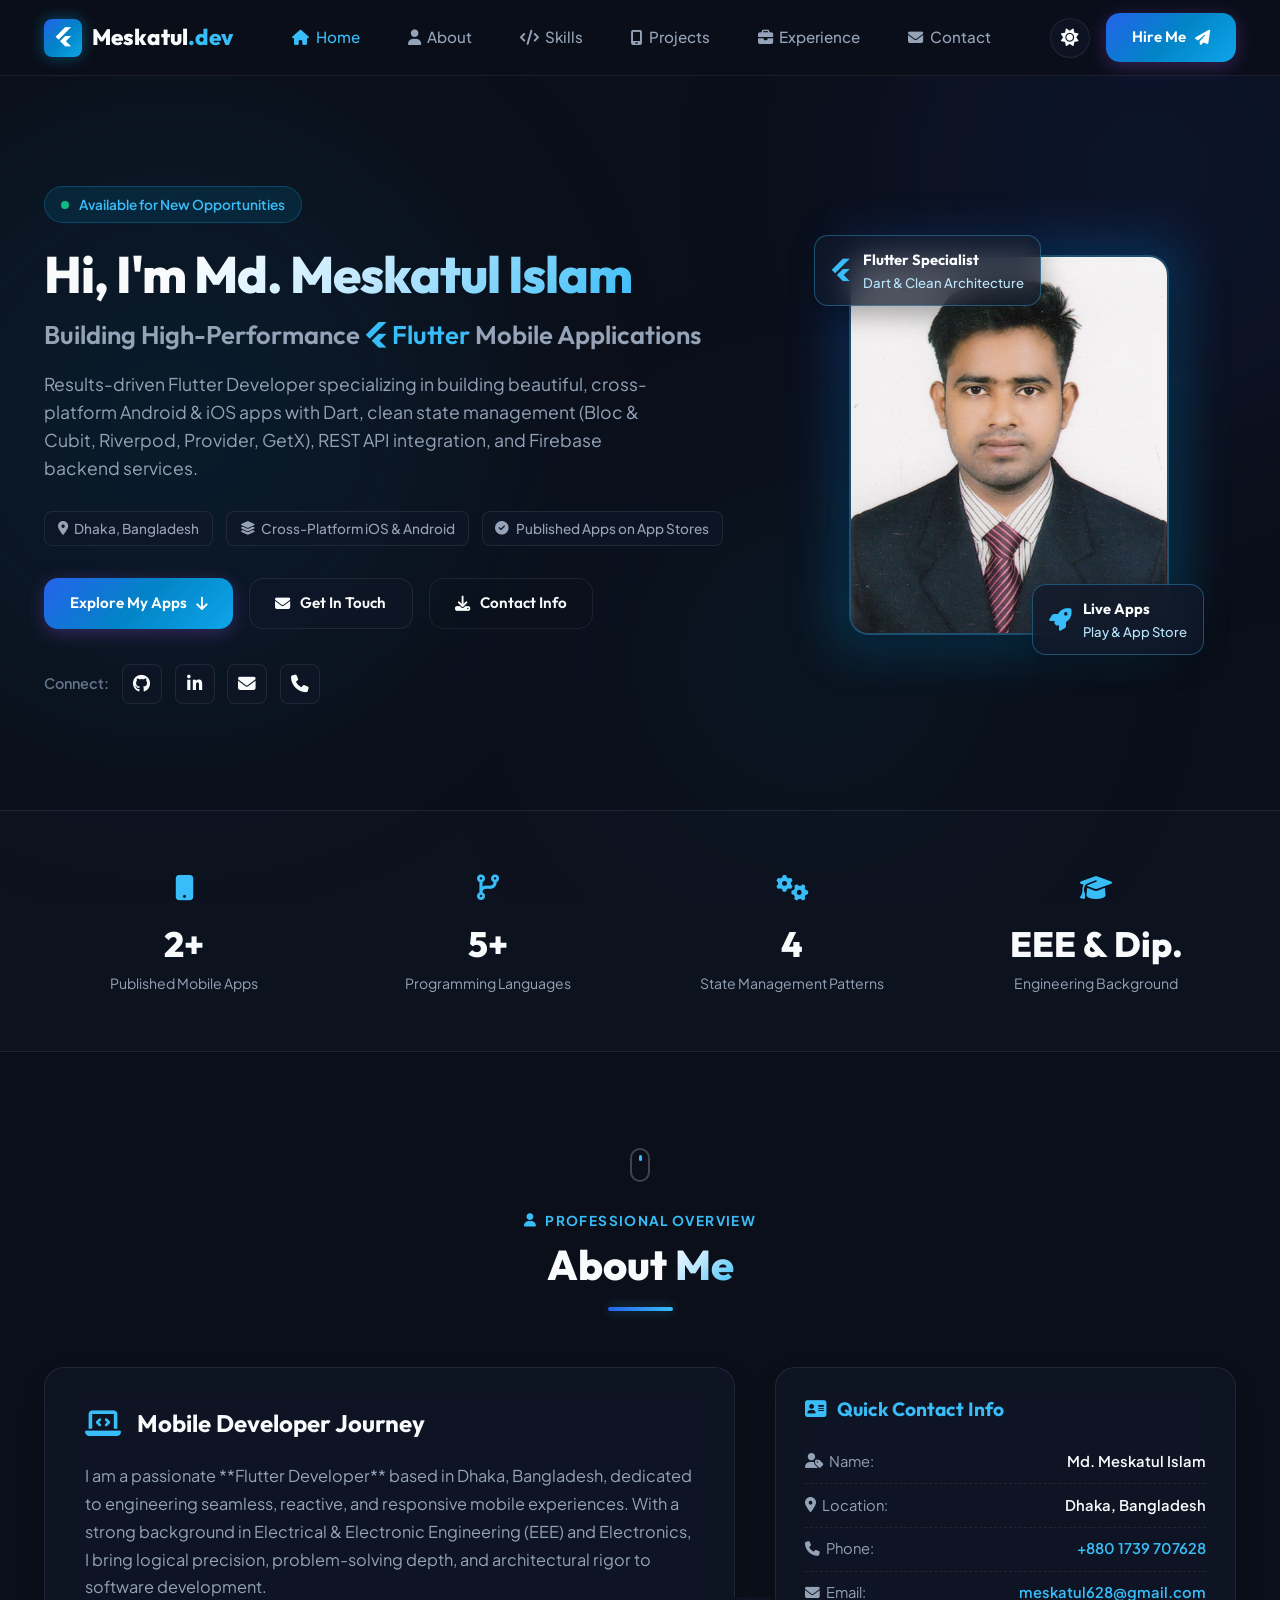
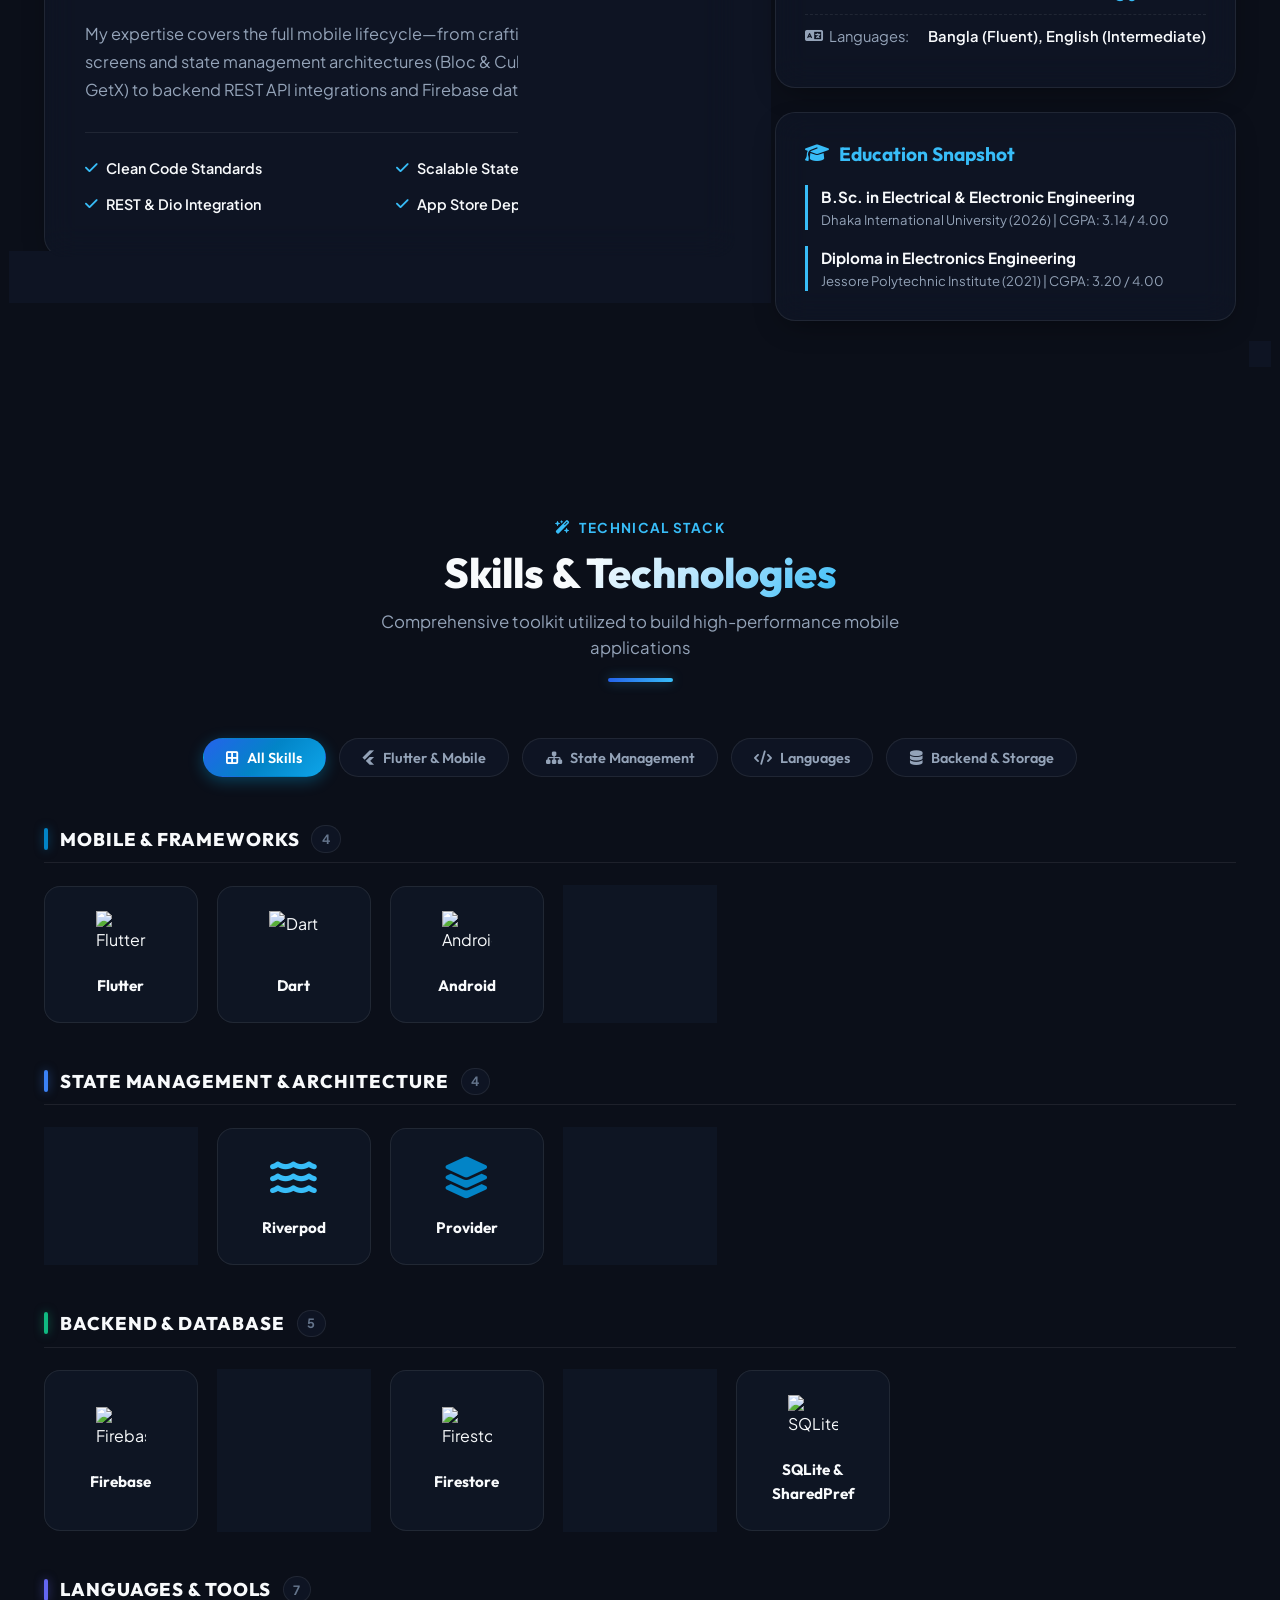
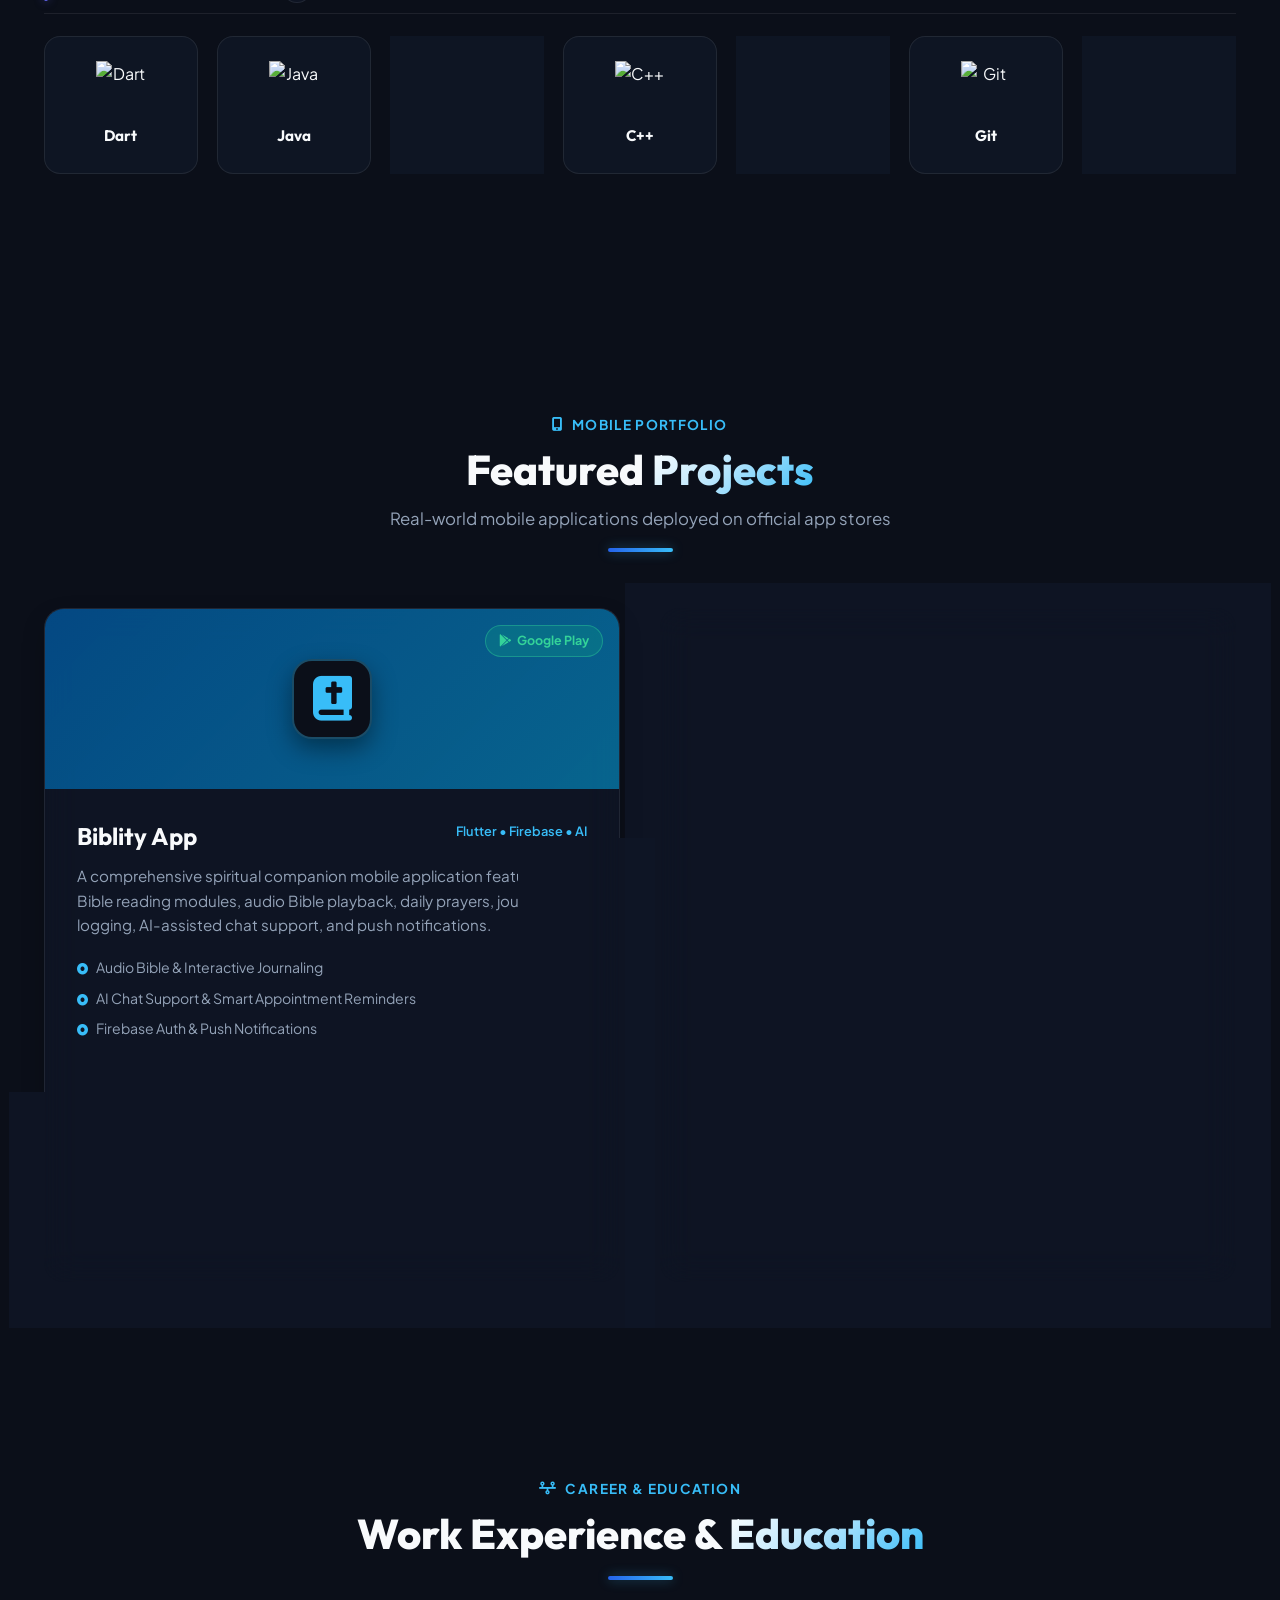
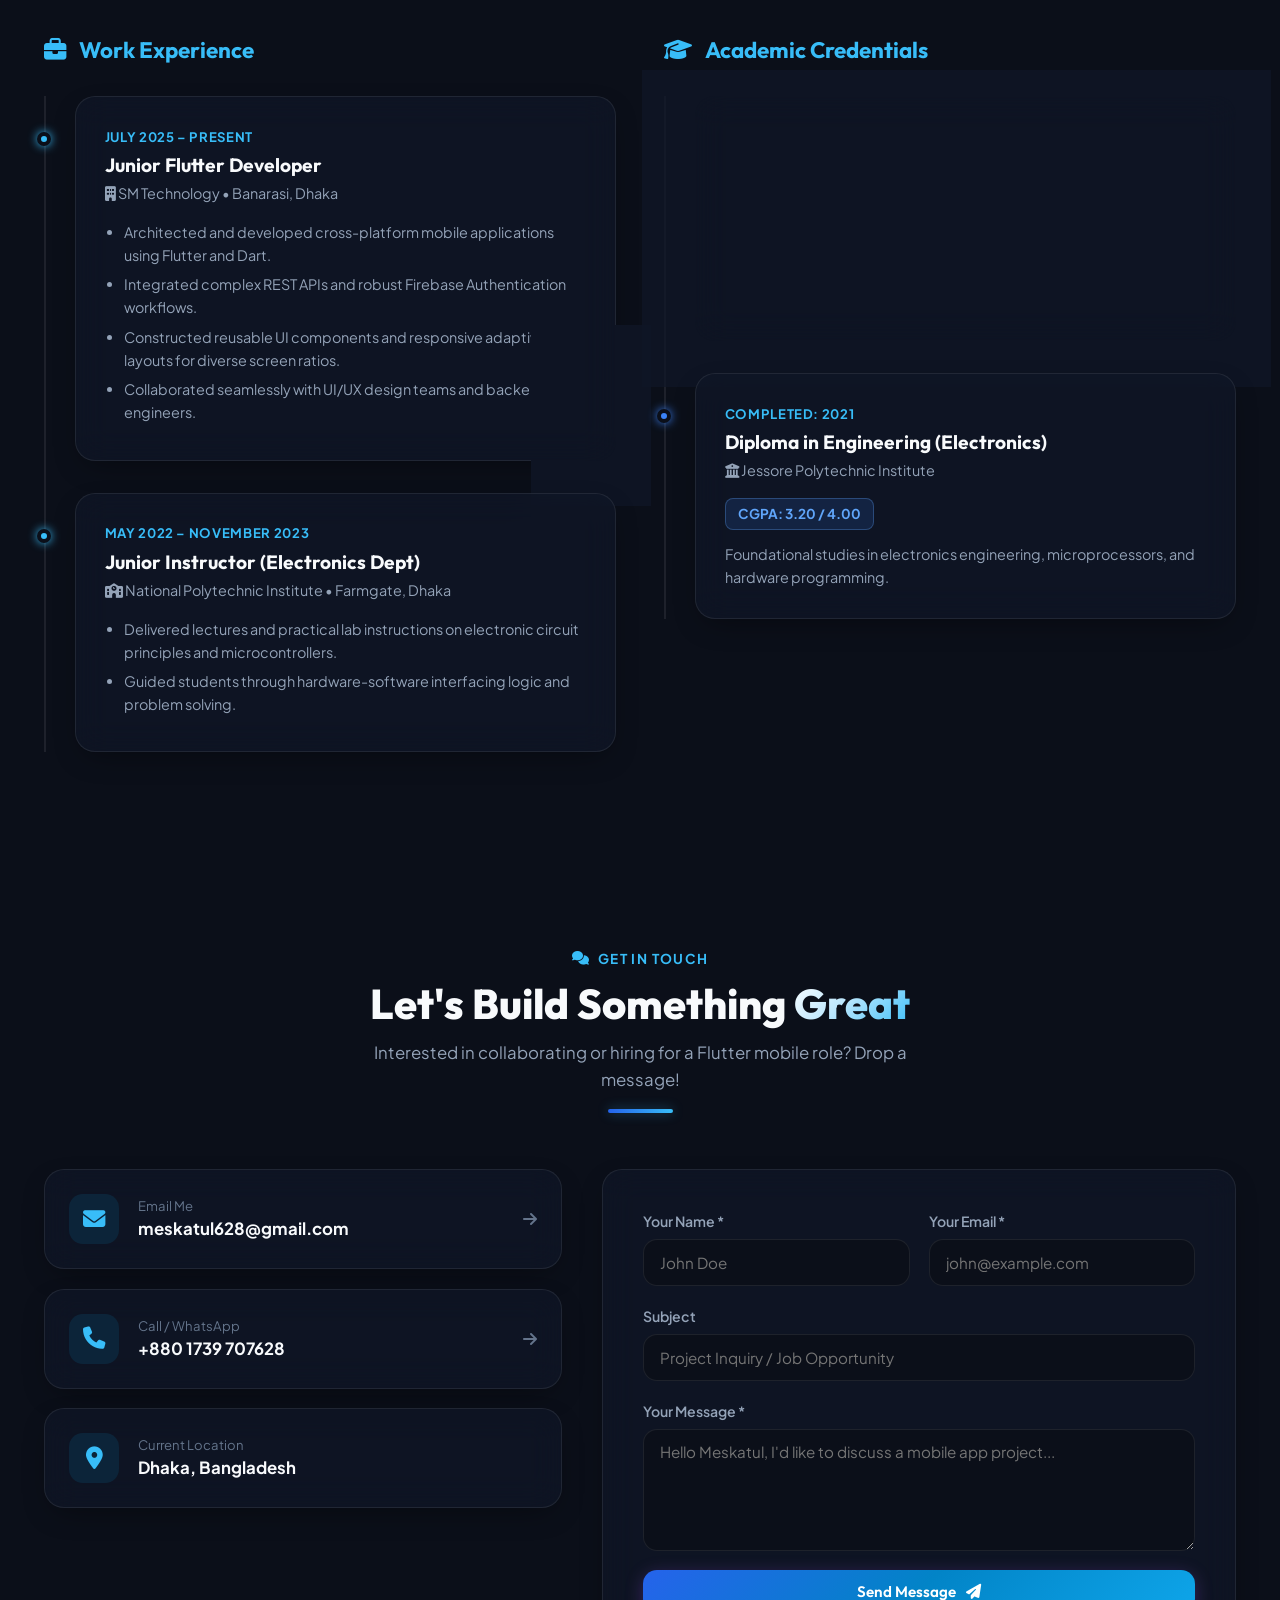
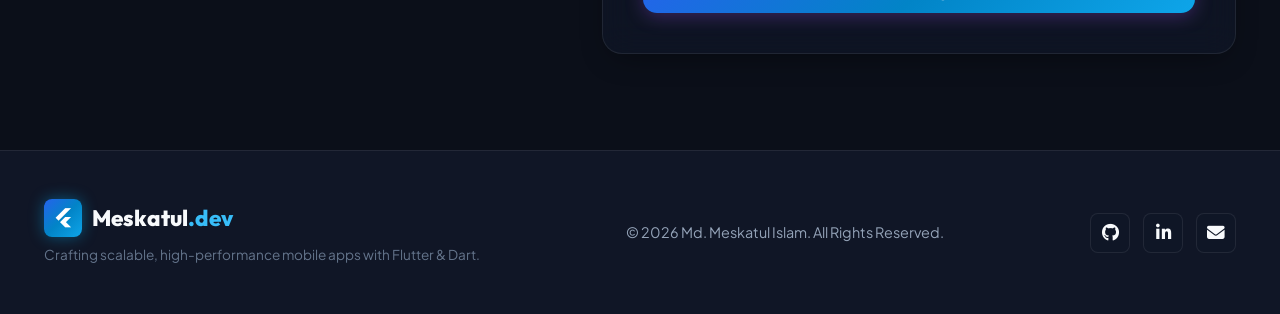
==== commit 61b6a8d8: "feat: add Dart to Languages & Tools section" ====
--- a/index.html
+++ b/index.html
@@ -380,9 +380,13 @@
                         <div class="category-group-header">
                             <div class="category-bar-indicator indicator-languages"></div>
                             <h3 class="category-group-title">Languages & Tools</h3>
-                            <span class="category-count-badge">6</span>
+                            <span class="category-count-badge">7</span>
                         </div>
                         <div class="skills-logo-grid">
+                            <div class="tech-logo-card">
+                                <img src="https://cdn.jsdelivr.net/gh/devicons/devicon/icons/dart/dart-original.svg" alt="Dart" class="tech-logo-img">
+                                <span class="tech-logo-name">Dart</span>
+                            </div>
                             <div class="tech-logo-card">
                                 <img src="https://cdn.jsdelivr.net/gh/devicons/devicon/icons/java/java-original.svg" alt="Java" class="tech-logo-img">
                                 <span class="tech-logo-name">Java</span>
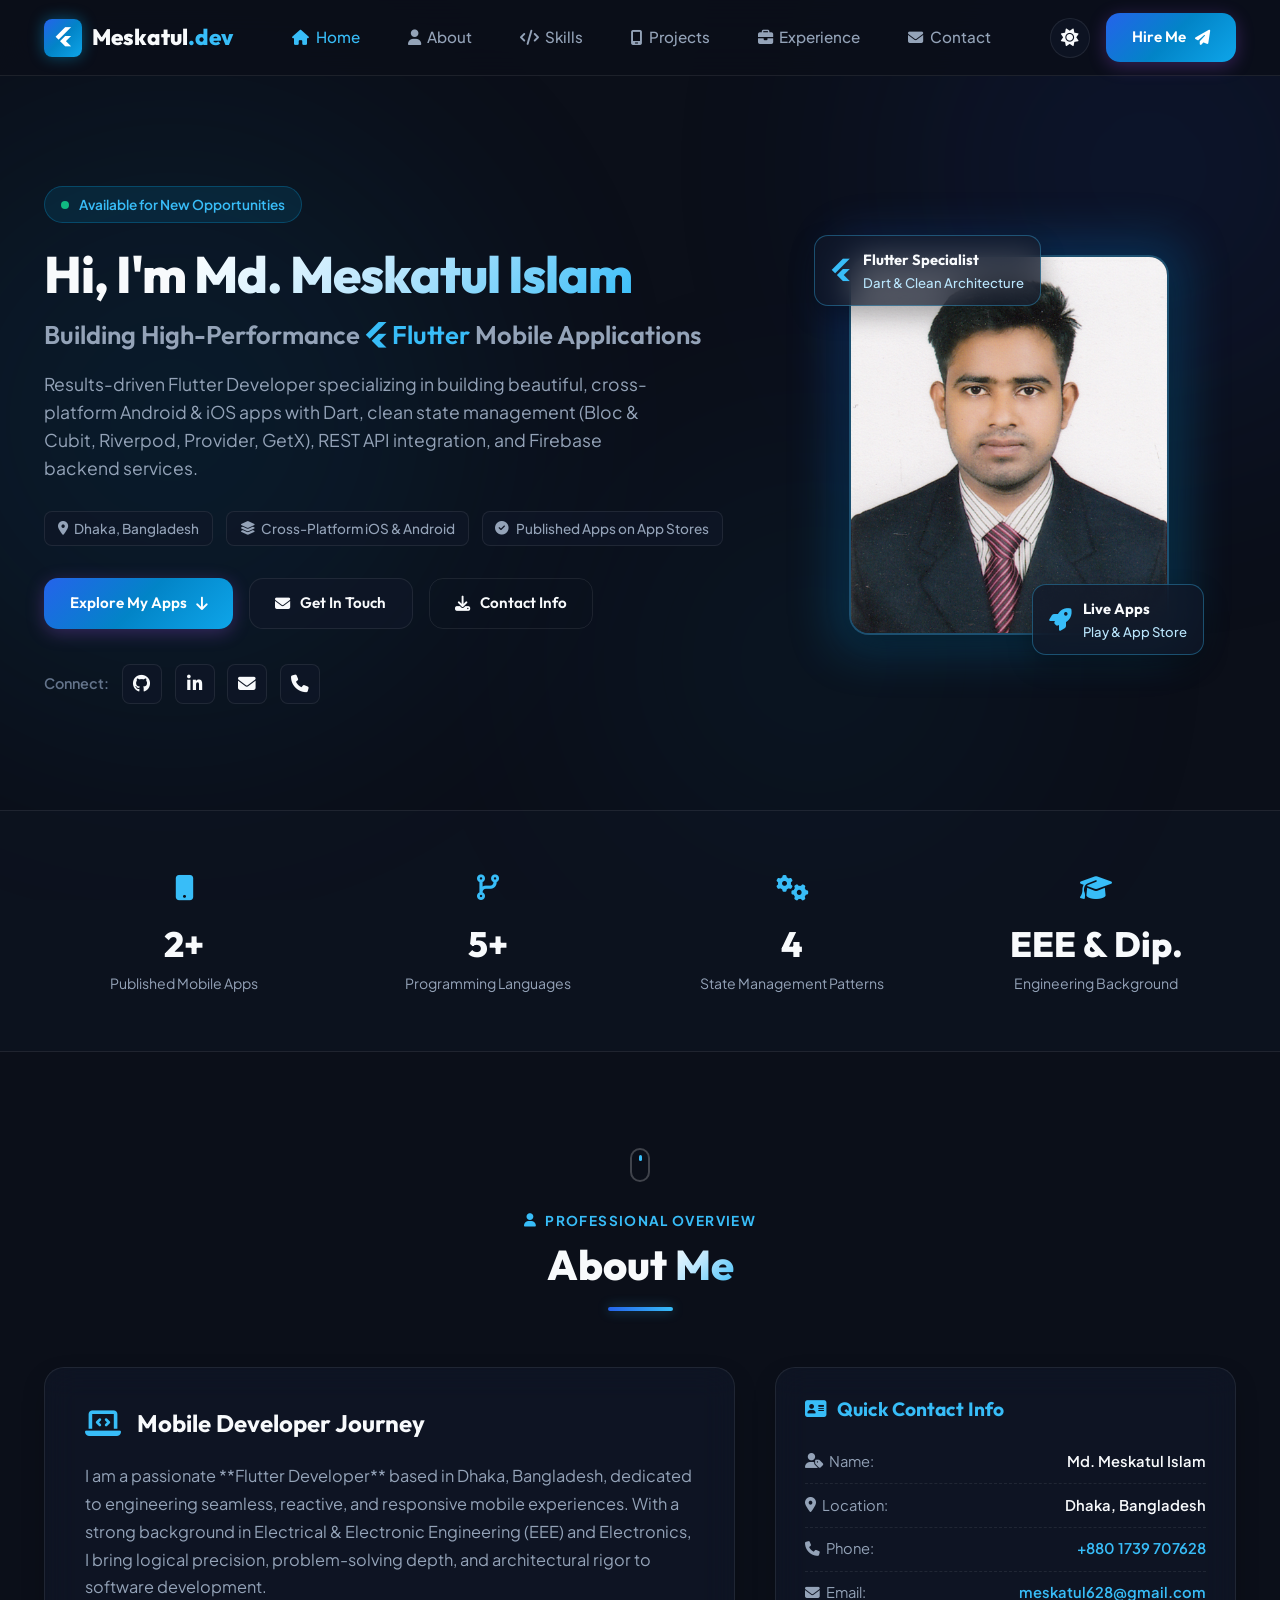
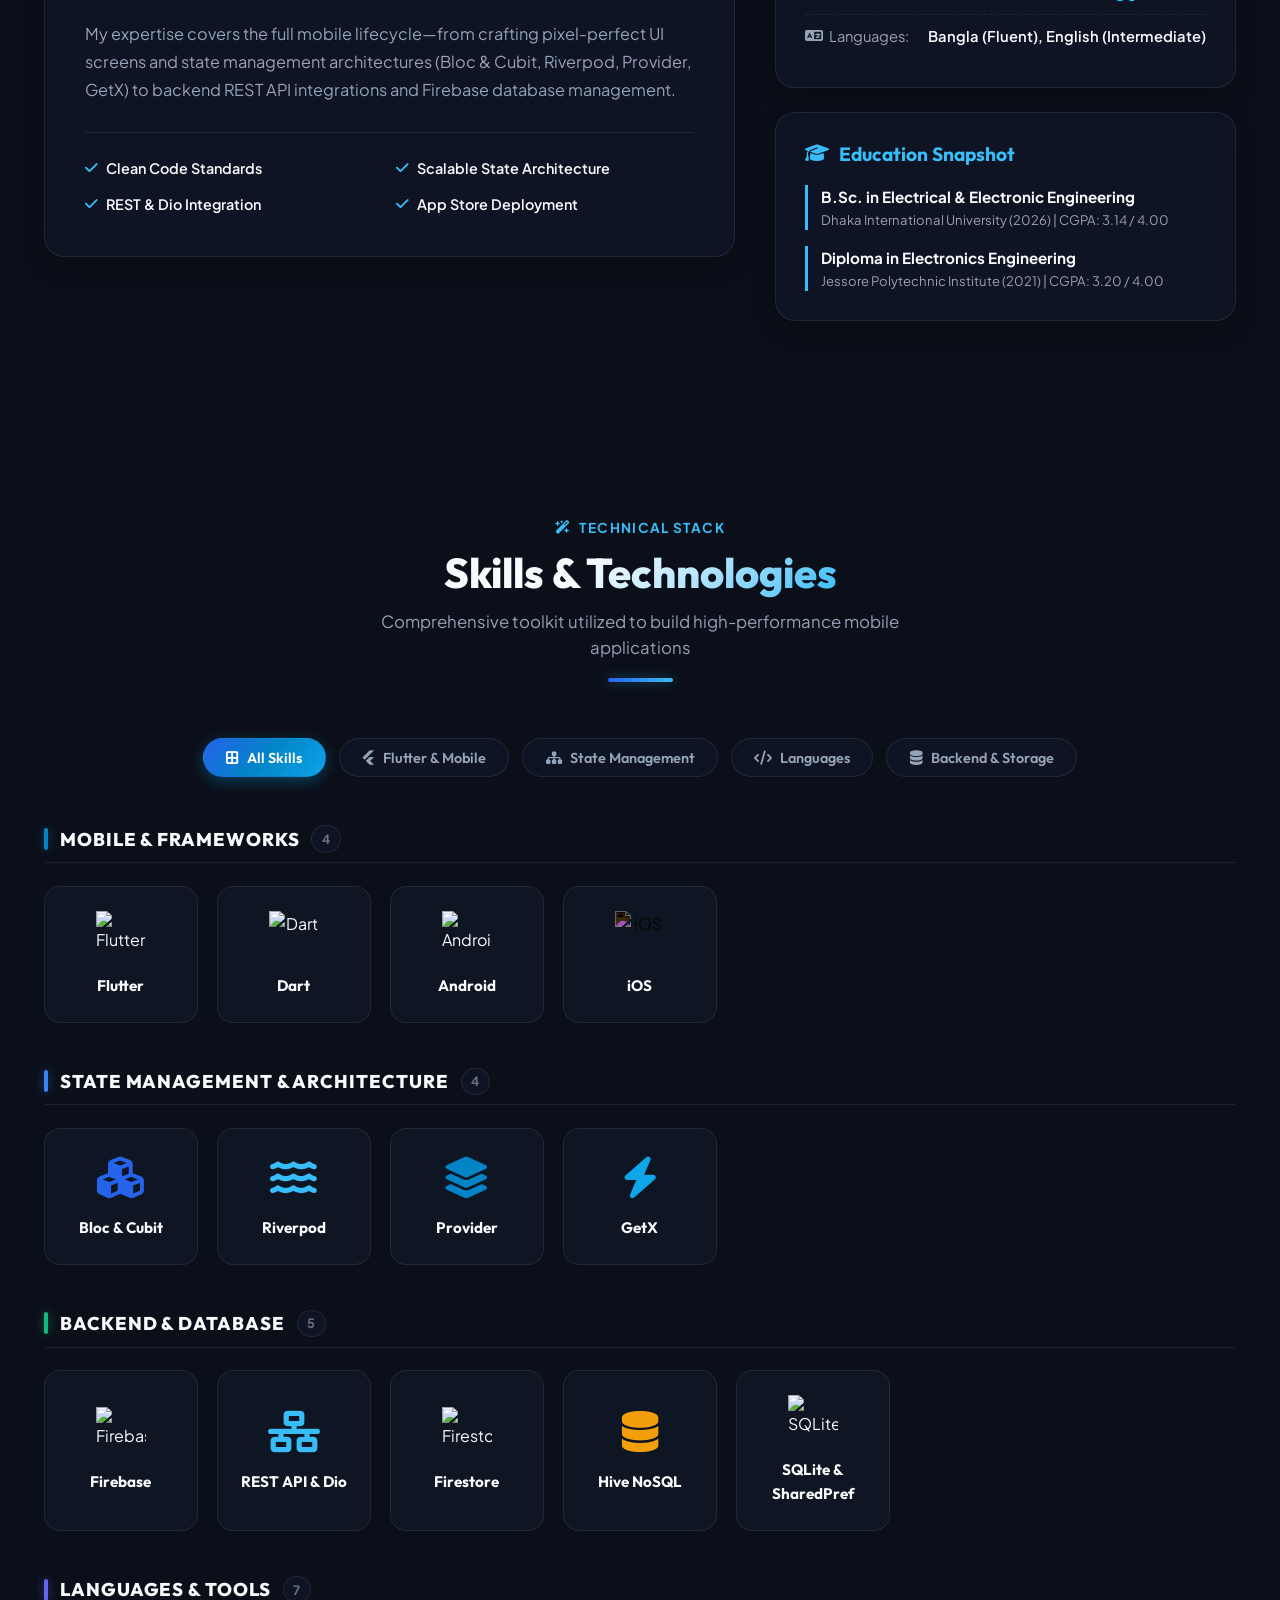
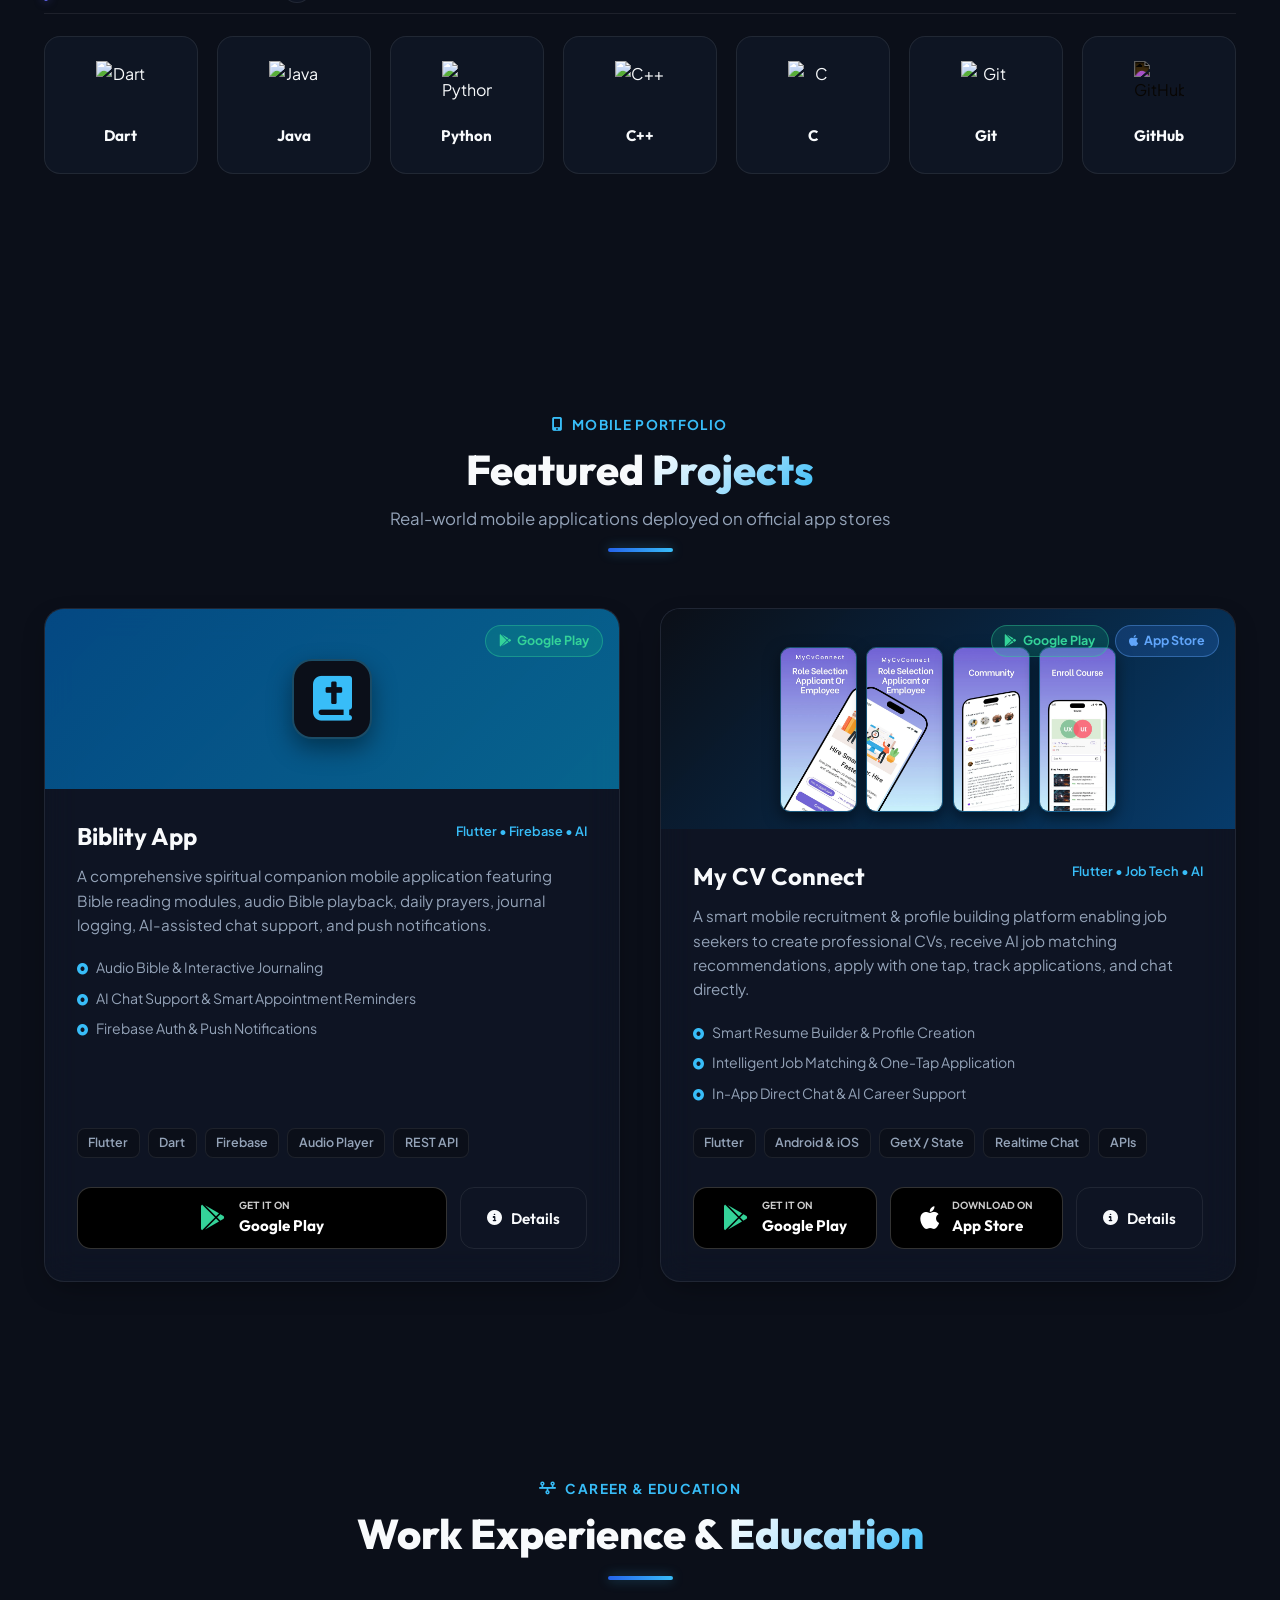
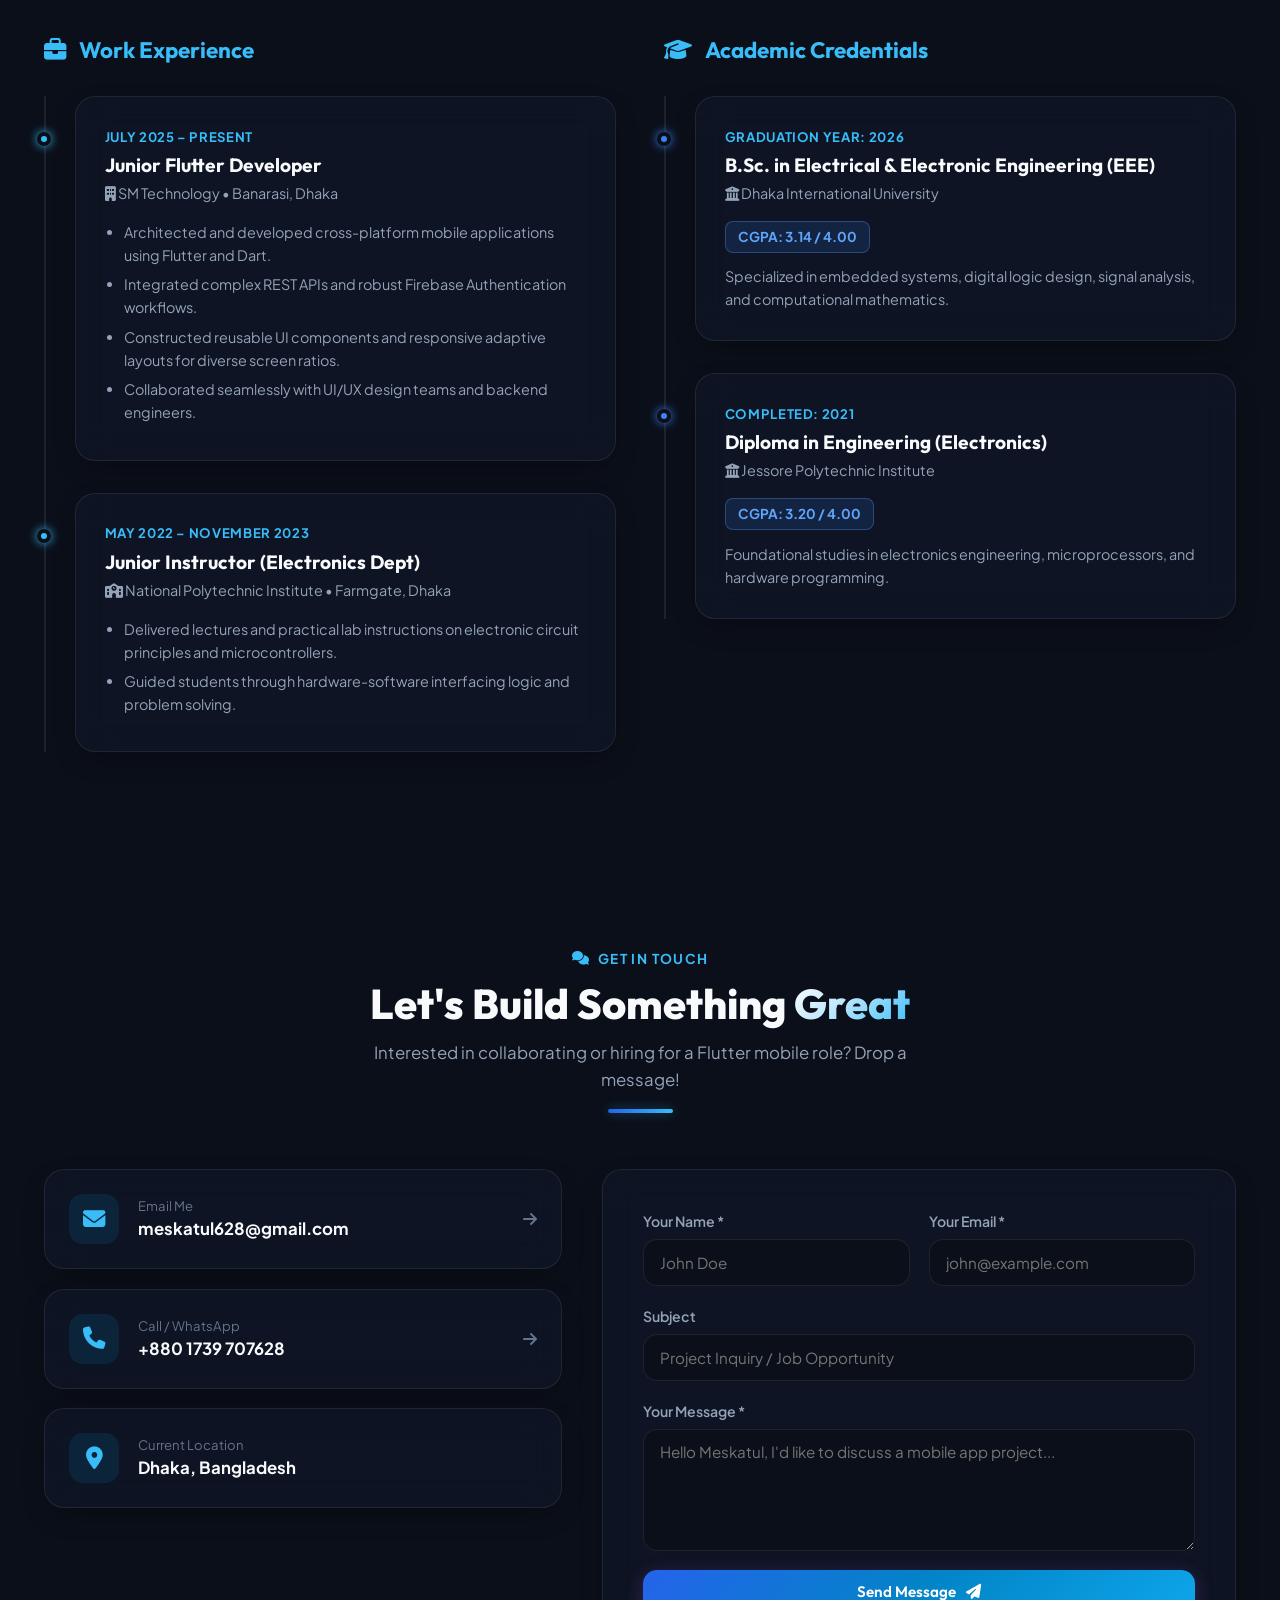
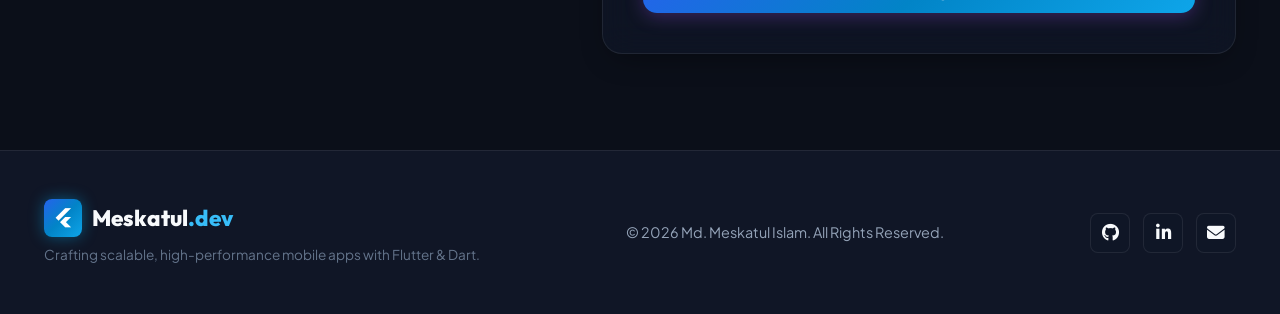
==== commit 0984a9bb: "feat: link official GitHub and LinkedIn profiles" ====
--- a/index.html
+++ b/index.html
@@ -116,10 +116,10 @@
 
                     <div class="social-links-bar">
                         <span class="social-label">Connect:</span>
-                        <a href="https://github.com/" target="_blank" rel="noopener noreferrer" class="social-link" title="GitHub">
+                        <a href="https://github.com/Meskatul628" target="_blank" rel="noopener noreferrer" class="social-link" title="GitHub">
                             <i class="fa-brands fa-github"></i>
                         </a>
-                        <a href="https://linkedin.com/" target="_blank" rel="noopener noreferrer" class="social-link" title="LinkedIn">
+                        <a href="https://www.linkedin.com/in/meskatul-islam/" target="_blank" rel="noopener noreferrer" class="social-link" title="LinkedIn">
                             <i class="fa-brands fa-linkedin-in"></i>
                         </a>
                         <a href="mailto:meskatul628@gmail.com" class="social-link" title="Email">
@@ -713,9 +713,9 @@
 
             <div class="footer-right">
                 <div class="social-links-bar">
-                    <a href="https://github.com/" target="_blank" rel="noopener noreferrer" class="social-link"><i class="fa-brands fa-github"></i></a>
-                    <a href="https://linkedin.com/" target="_blank" rel="noopener noreferrer" class="social-link"><i class="fa-brands fa-linkedin-in"></i></a>
-                    <a href="mailto:meskatul628@gmail.com" class="social-link"><i class="fa-solid fa-envelope"></i></a>
+                    <a href="https://github.com/Meskatul628" target="_blank" rel="noopener noreferrer" class="social-link" title="GitHub"><i class="fa-brands fa-github"></i></a>
+                    <a href="https://www.linkedin.com/in/meskatul-islam/" target="_blank" rel="noopener noreferrer" class="social-link" title="LinkedIn"><i class="fa-brands fa-linkedin-in"></i></a>
+                    <a href="mailto:meskatul628@gmail.com" class="social-link" title="Email"><i class="fa-solid fa-envelope"></i></a>
                 </div>
             </div>
         </div>
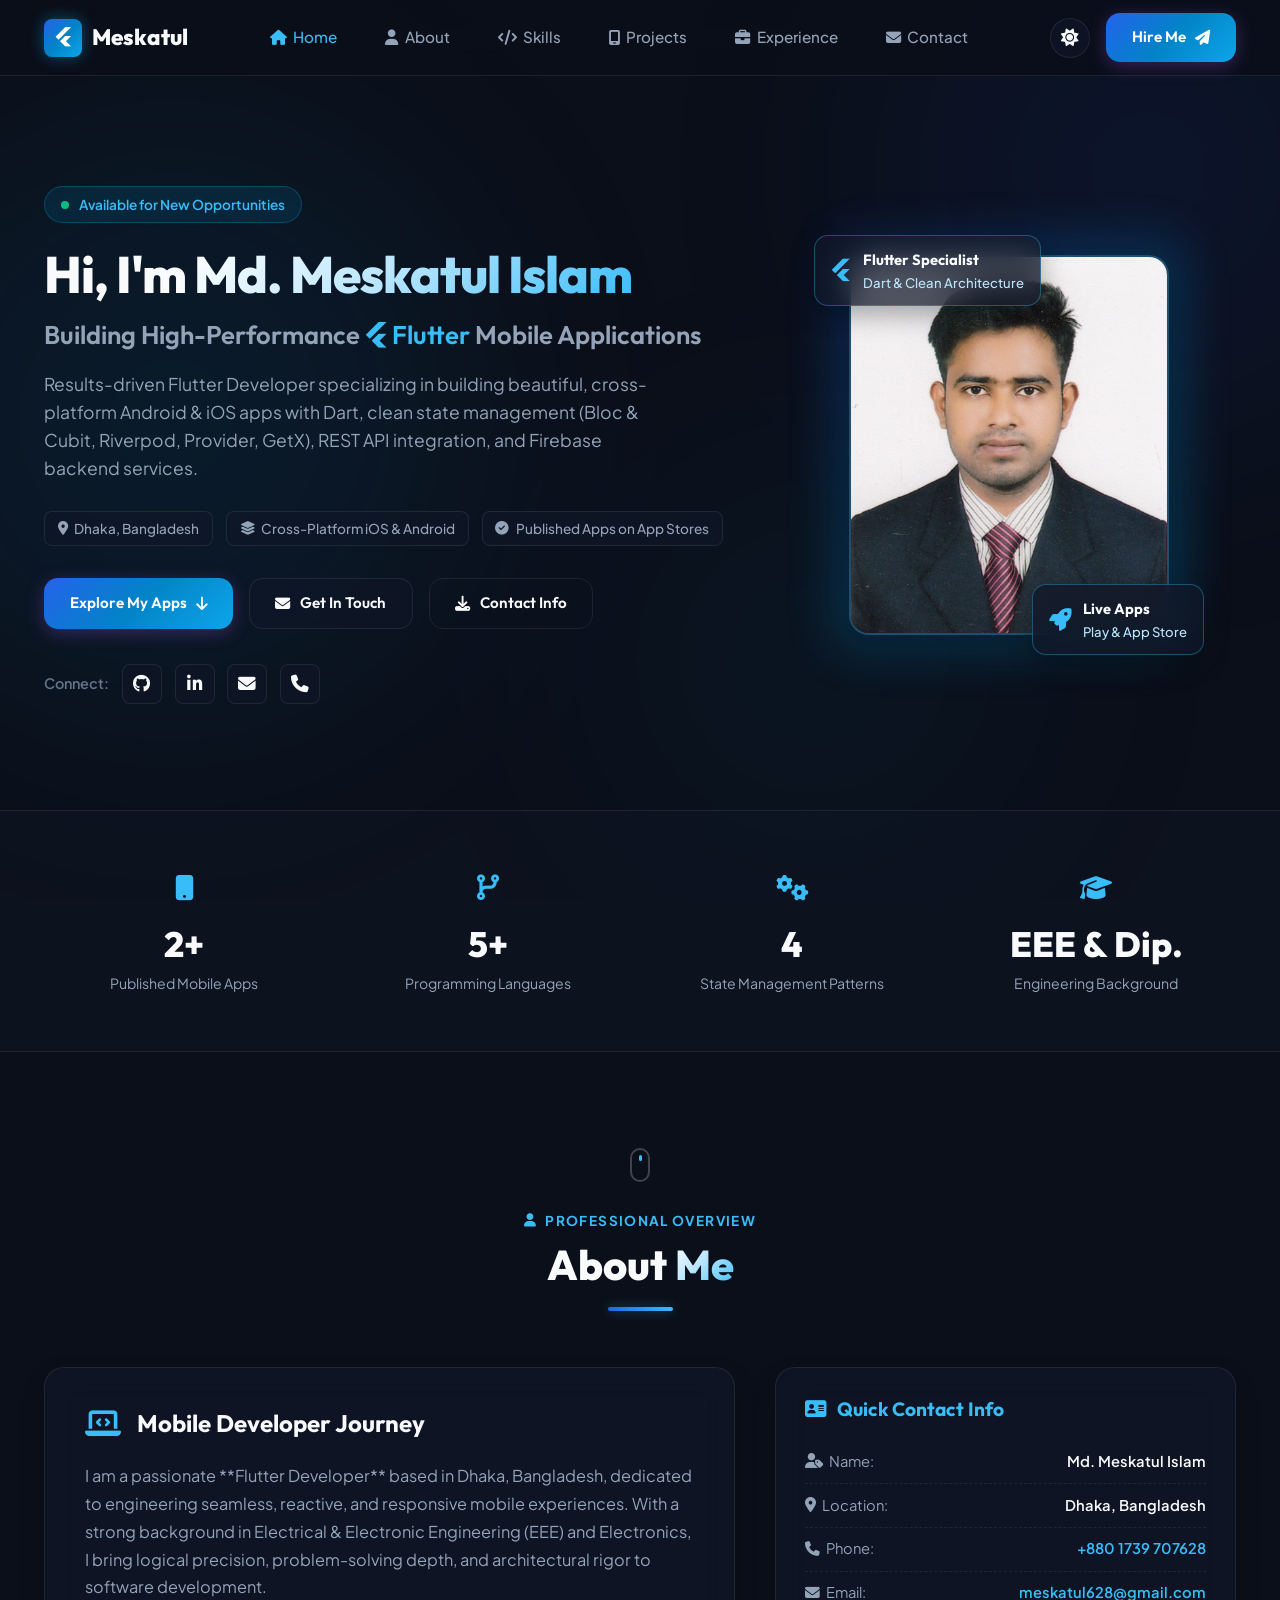
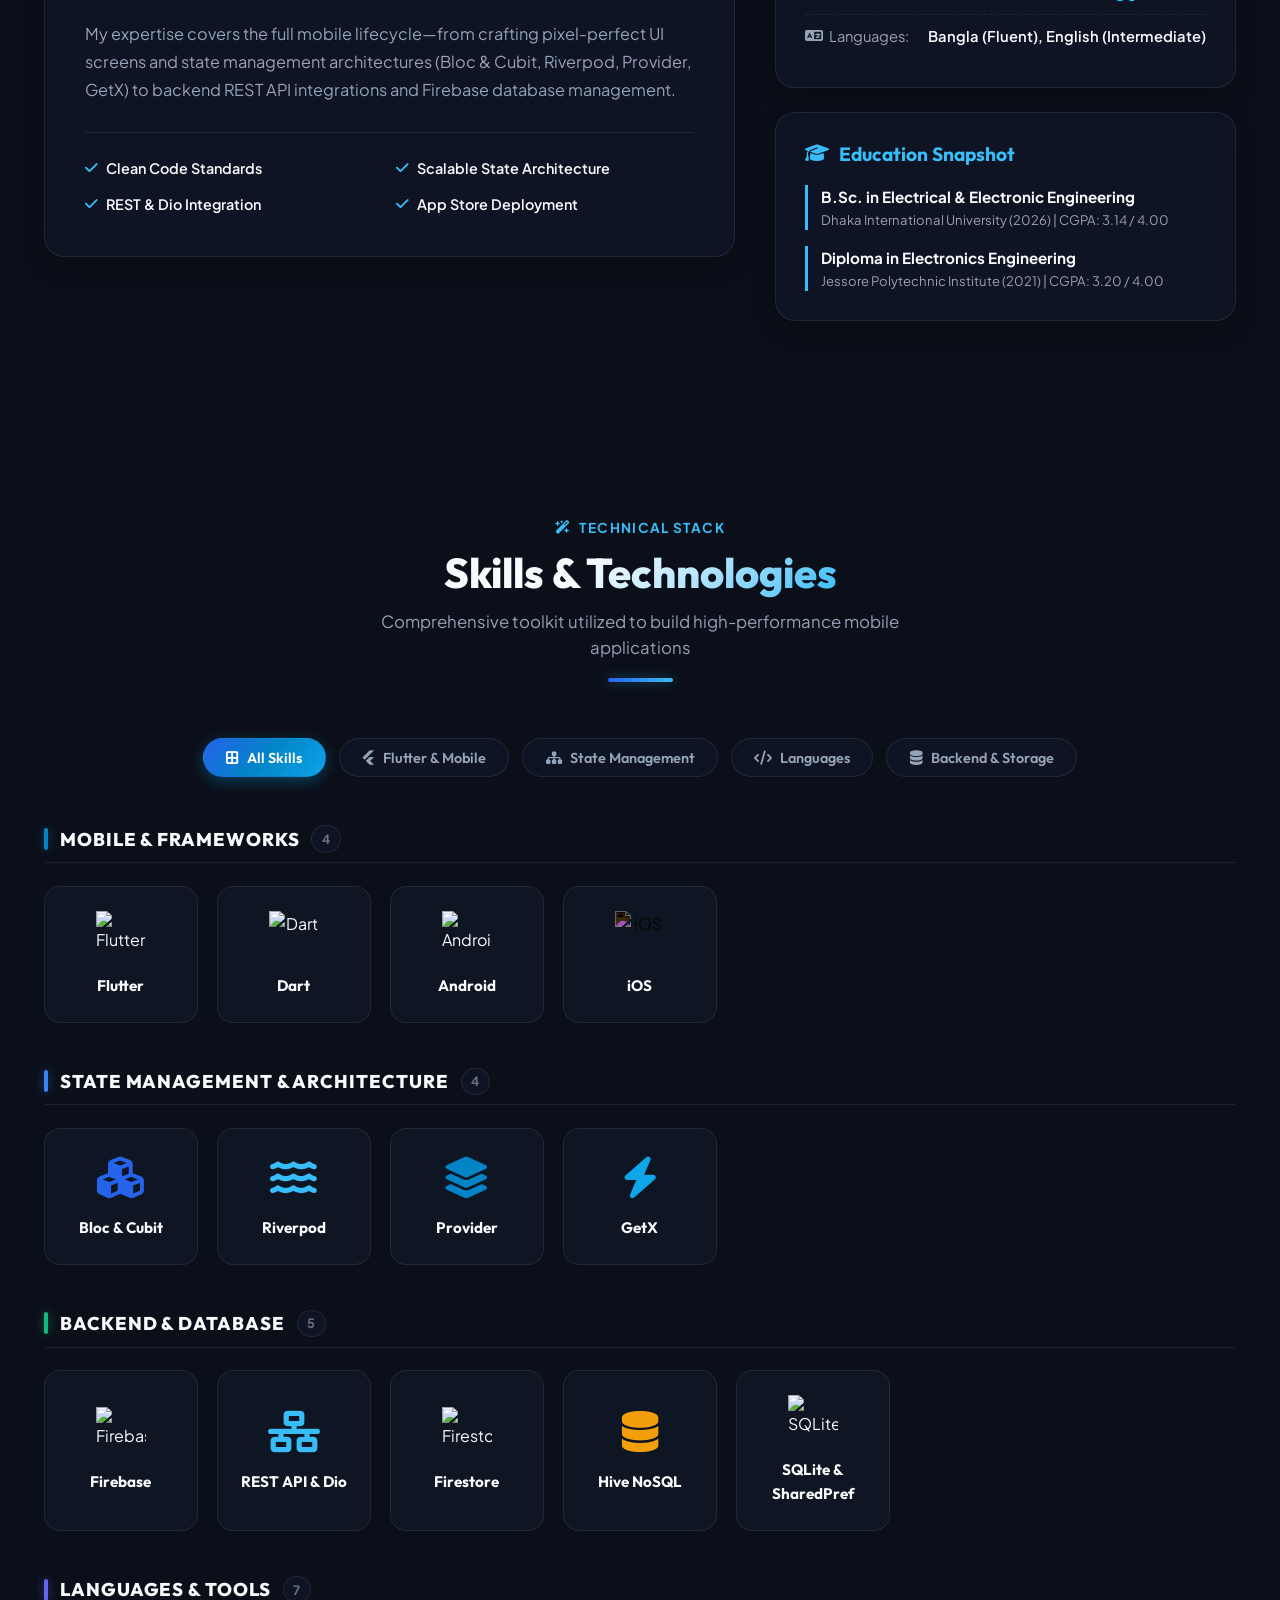
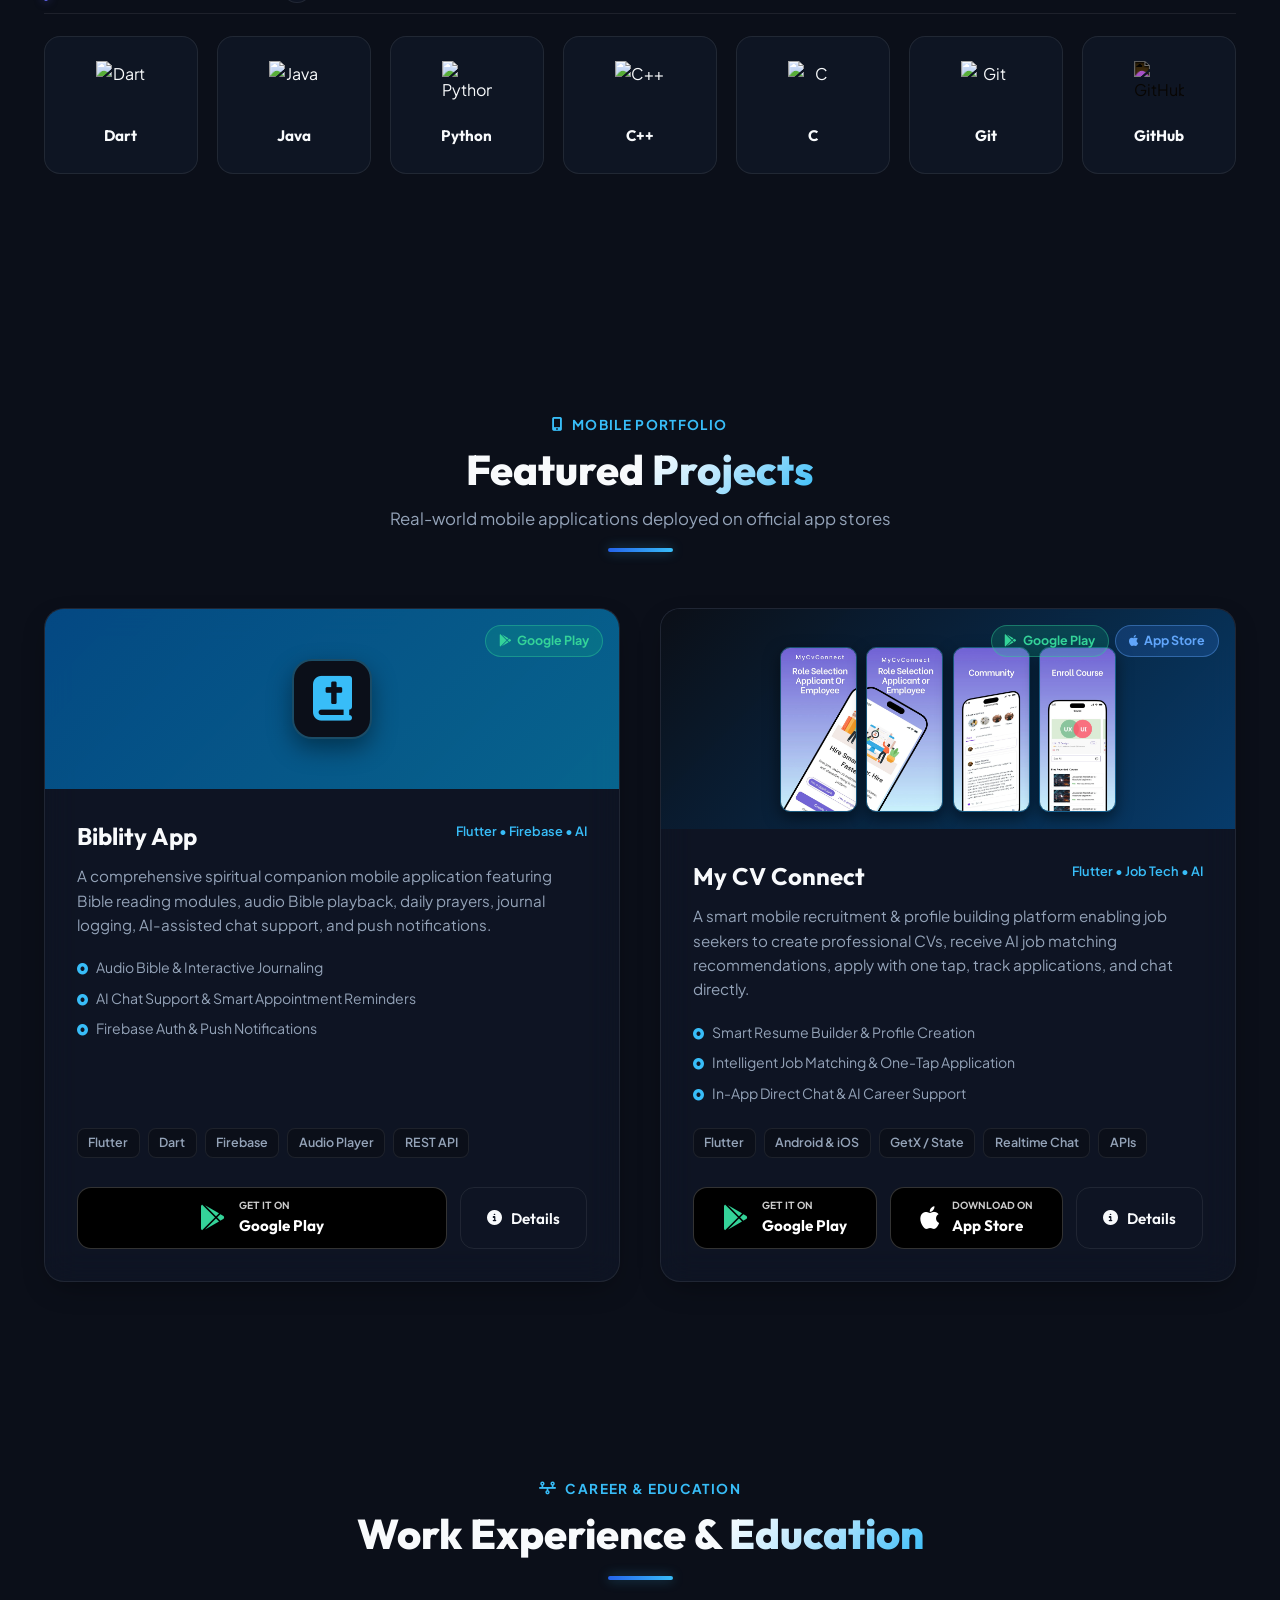
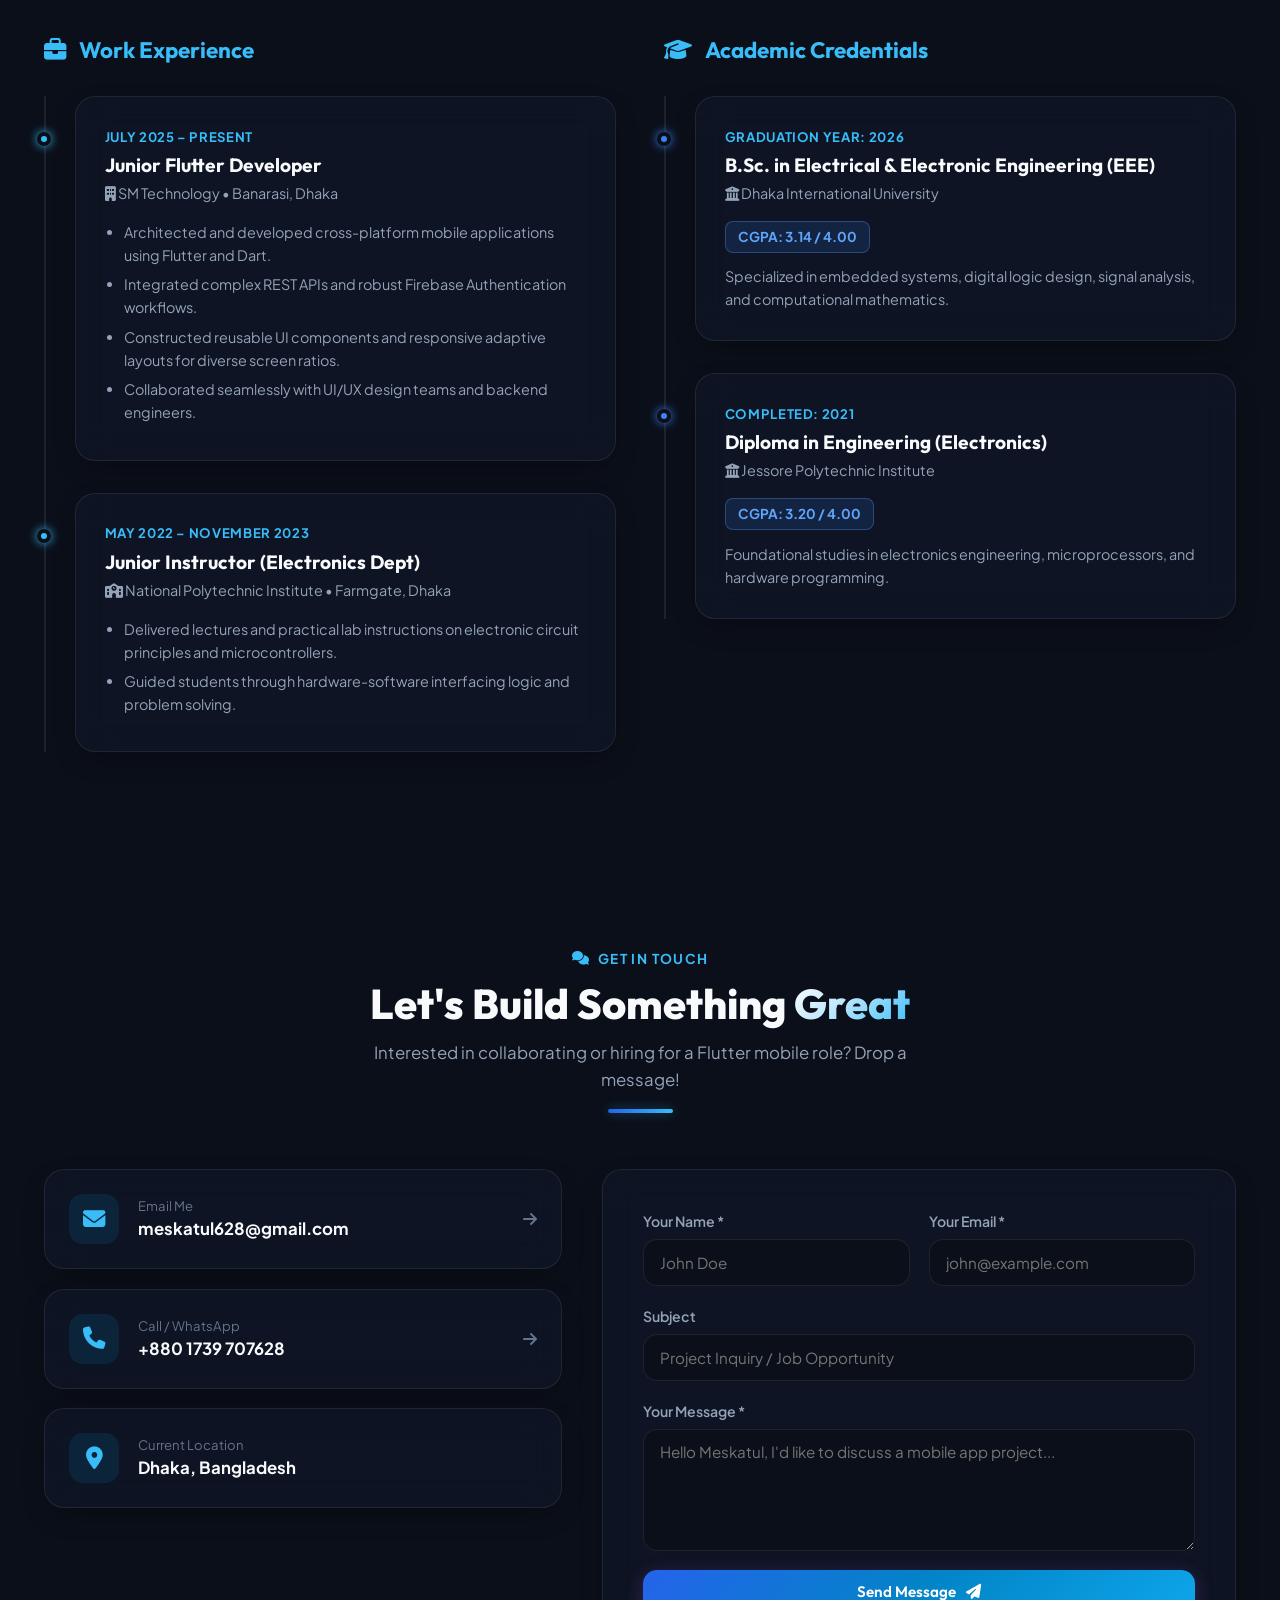
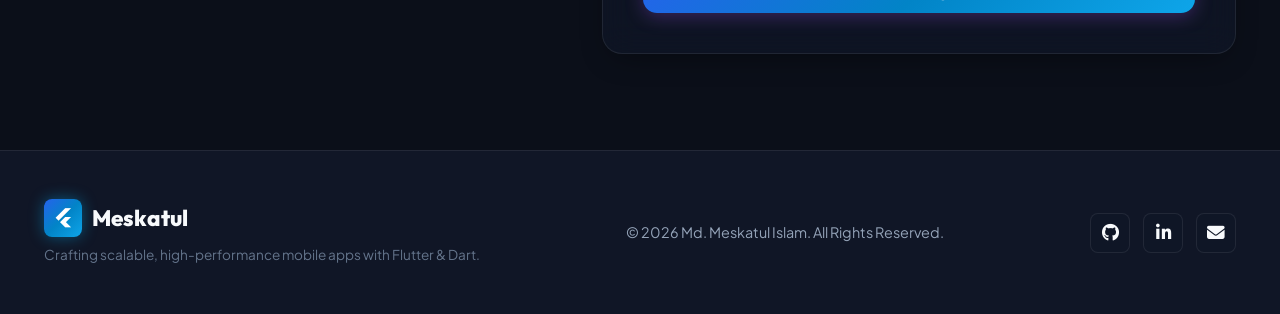
==== commit a4daaff5: "fix: remove .dev from brand logo in navbar and footer" ====
--- a/index.html
+++ b/index.html
@@ -38,7 +38,7 @@
         <div class="nav-container">
             <a href="#hero" class="brand-logo">
                 <span class="logo-icon"><i class="fa-brands fa-flutter"></i></span>
-                <span class="logo-text">Meskatul<span class="highlight">.dev</span></span>
+                <span class="logo-text">Meskatul</span>
             </a>
 
             <nav class="nav-links" id="nav-links">
@@ -702,7 +702,7 @@
             <div class="footer-left">
                 <a href="#hero" class="brand-logo">
                     <span class="logo-icon"><i class="fa-brands fa-flutter"></i></span>
-                    <span class="logo-text">Meskatul<span class="highlight">.dev</span></span>
+                    <span class="logo-text">Meskatul</span>
                 </a>
                 <p class="footer-tagline">Crafting scalable, high-performance mobile apps with Flutter & Dart.</p>
             </div>
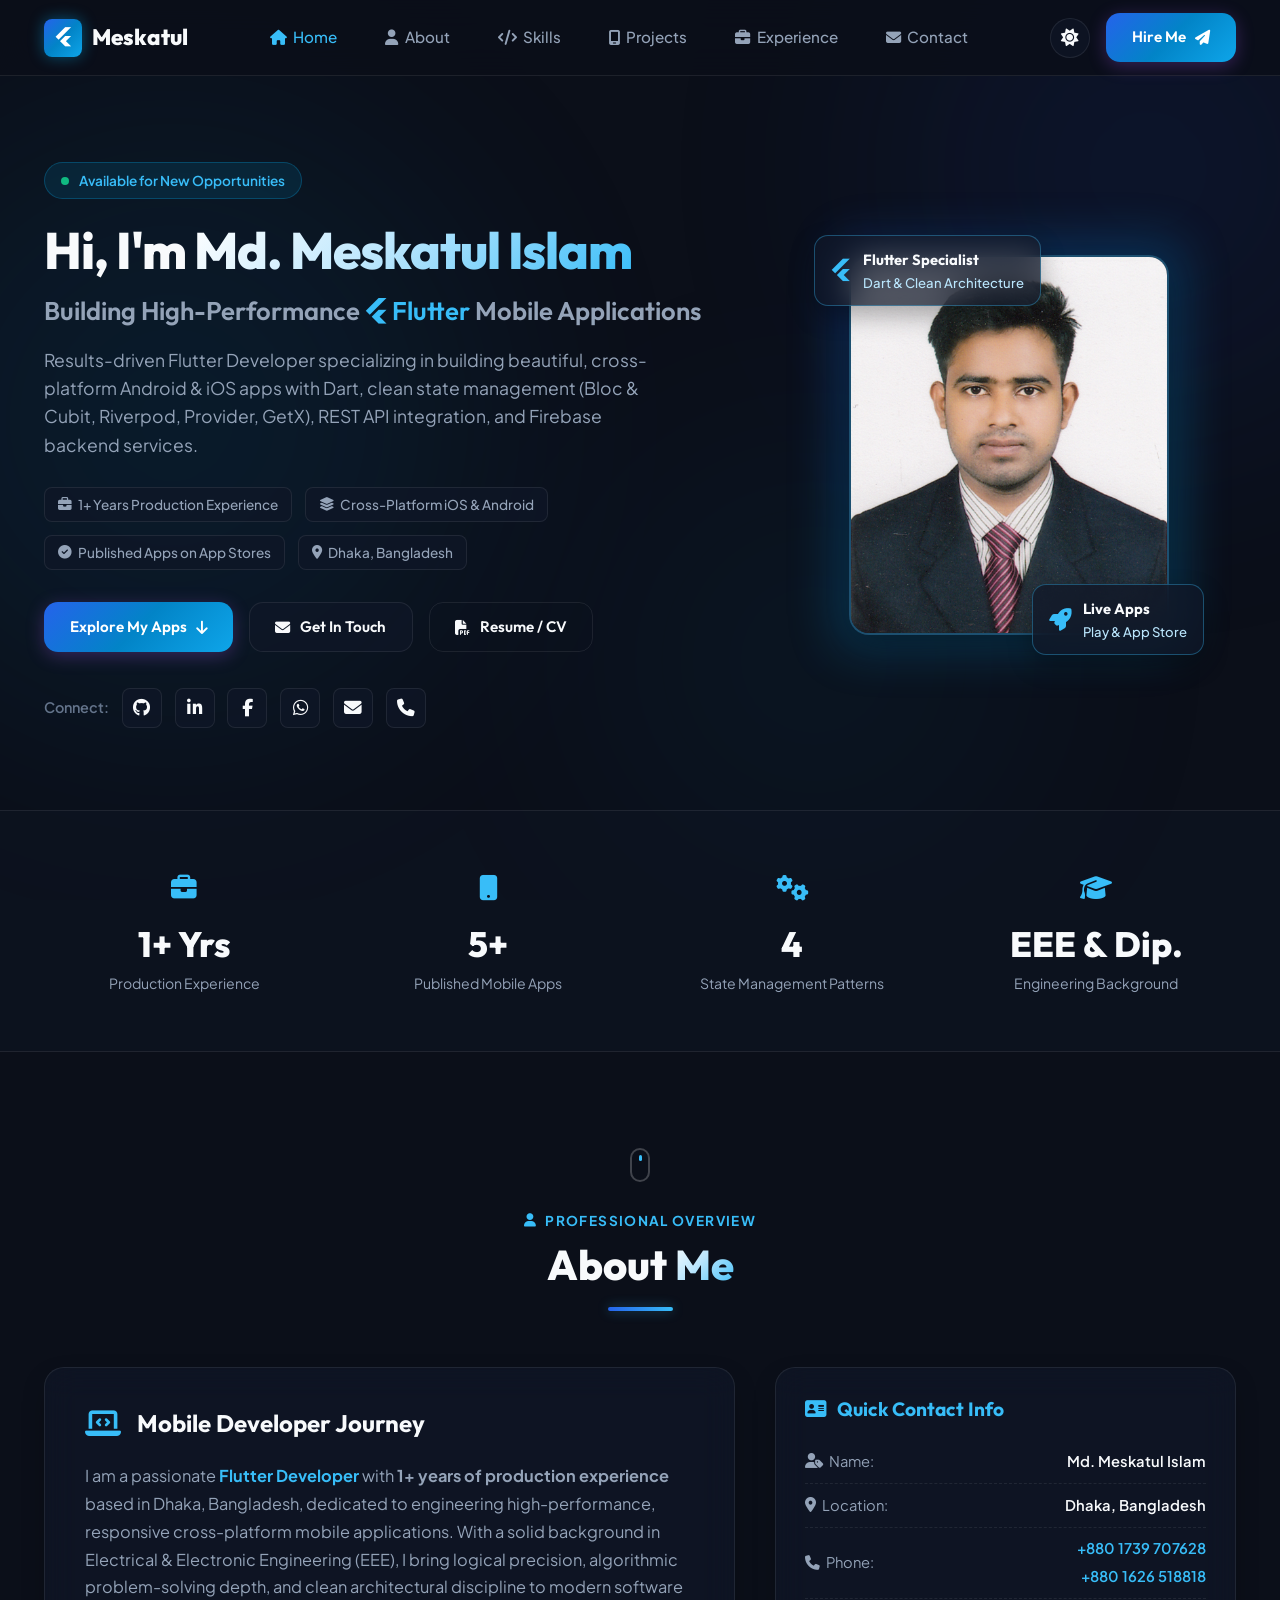
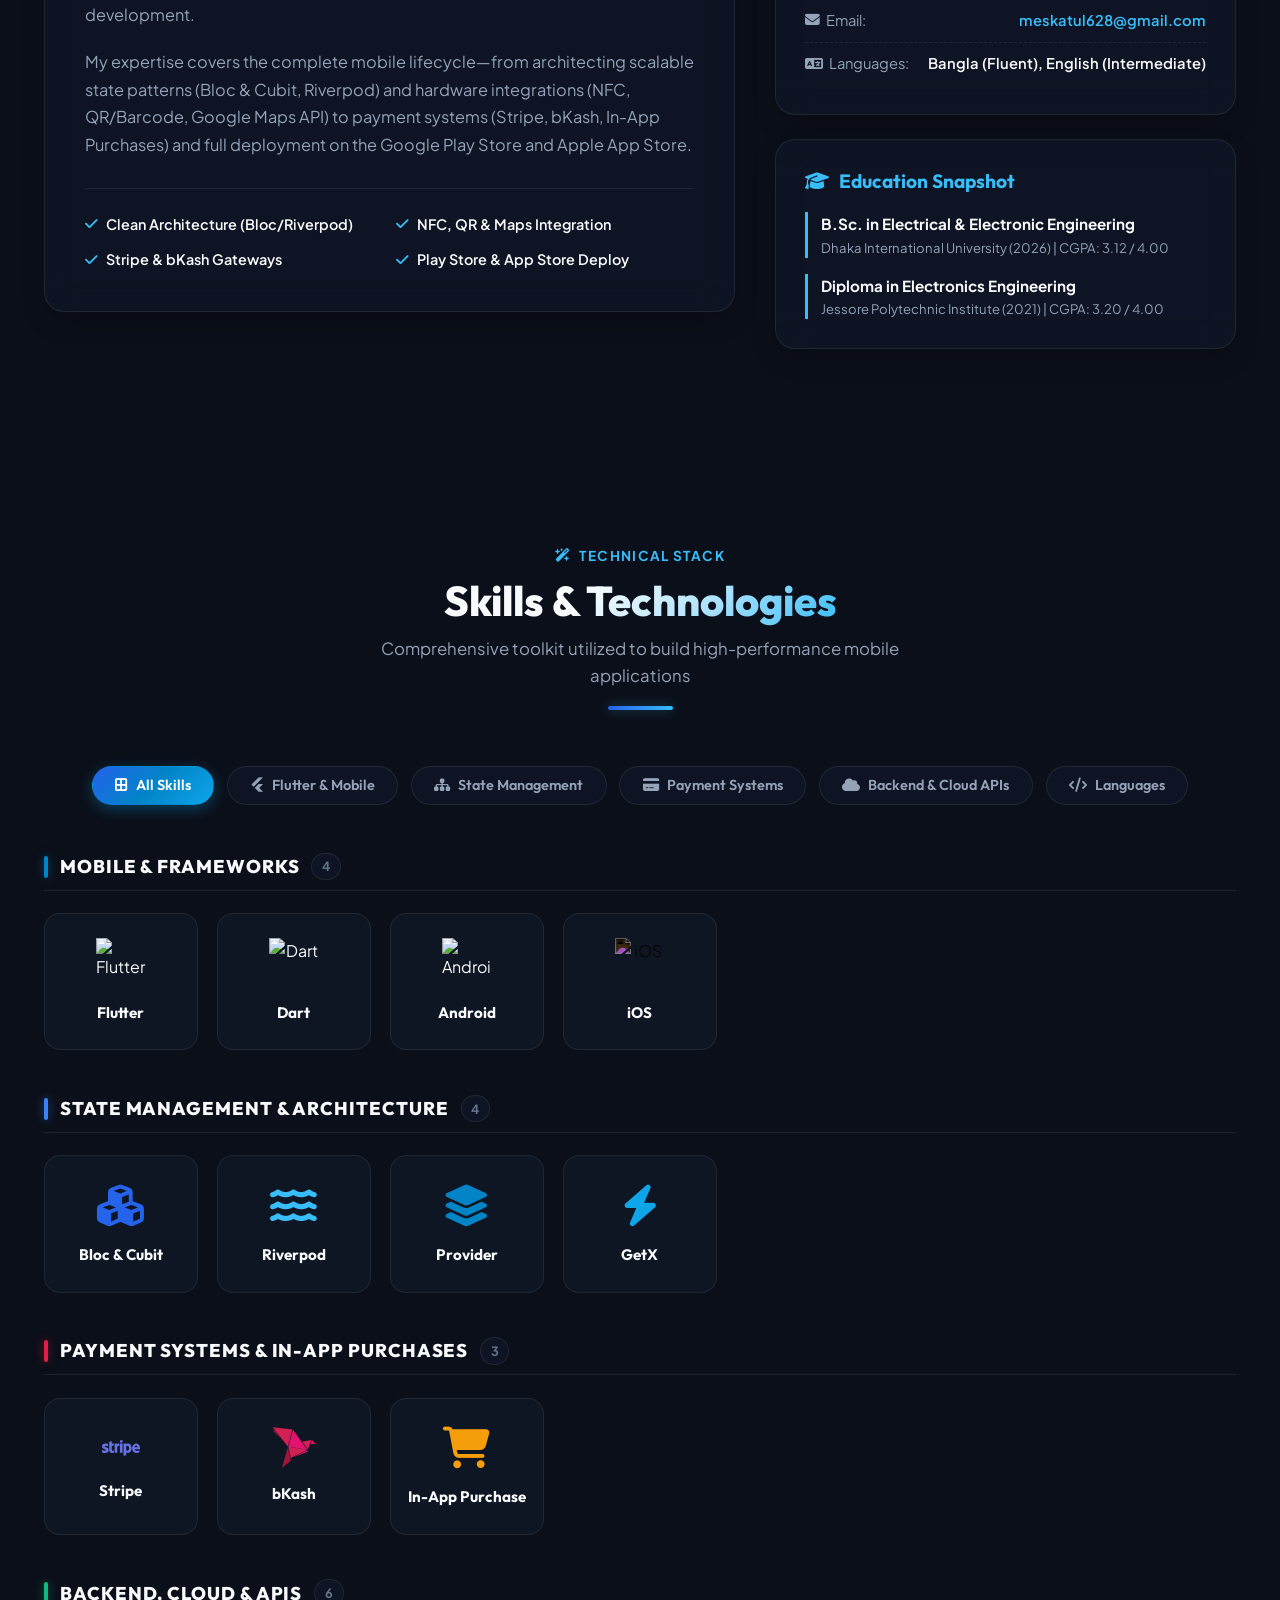
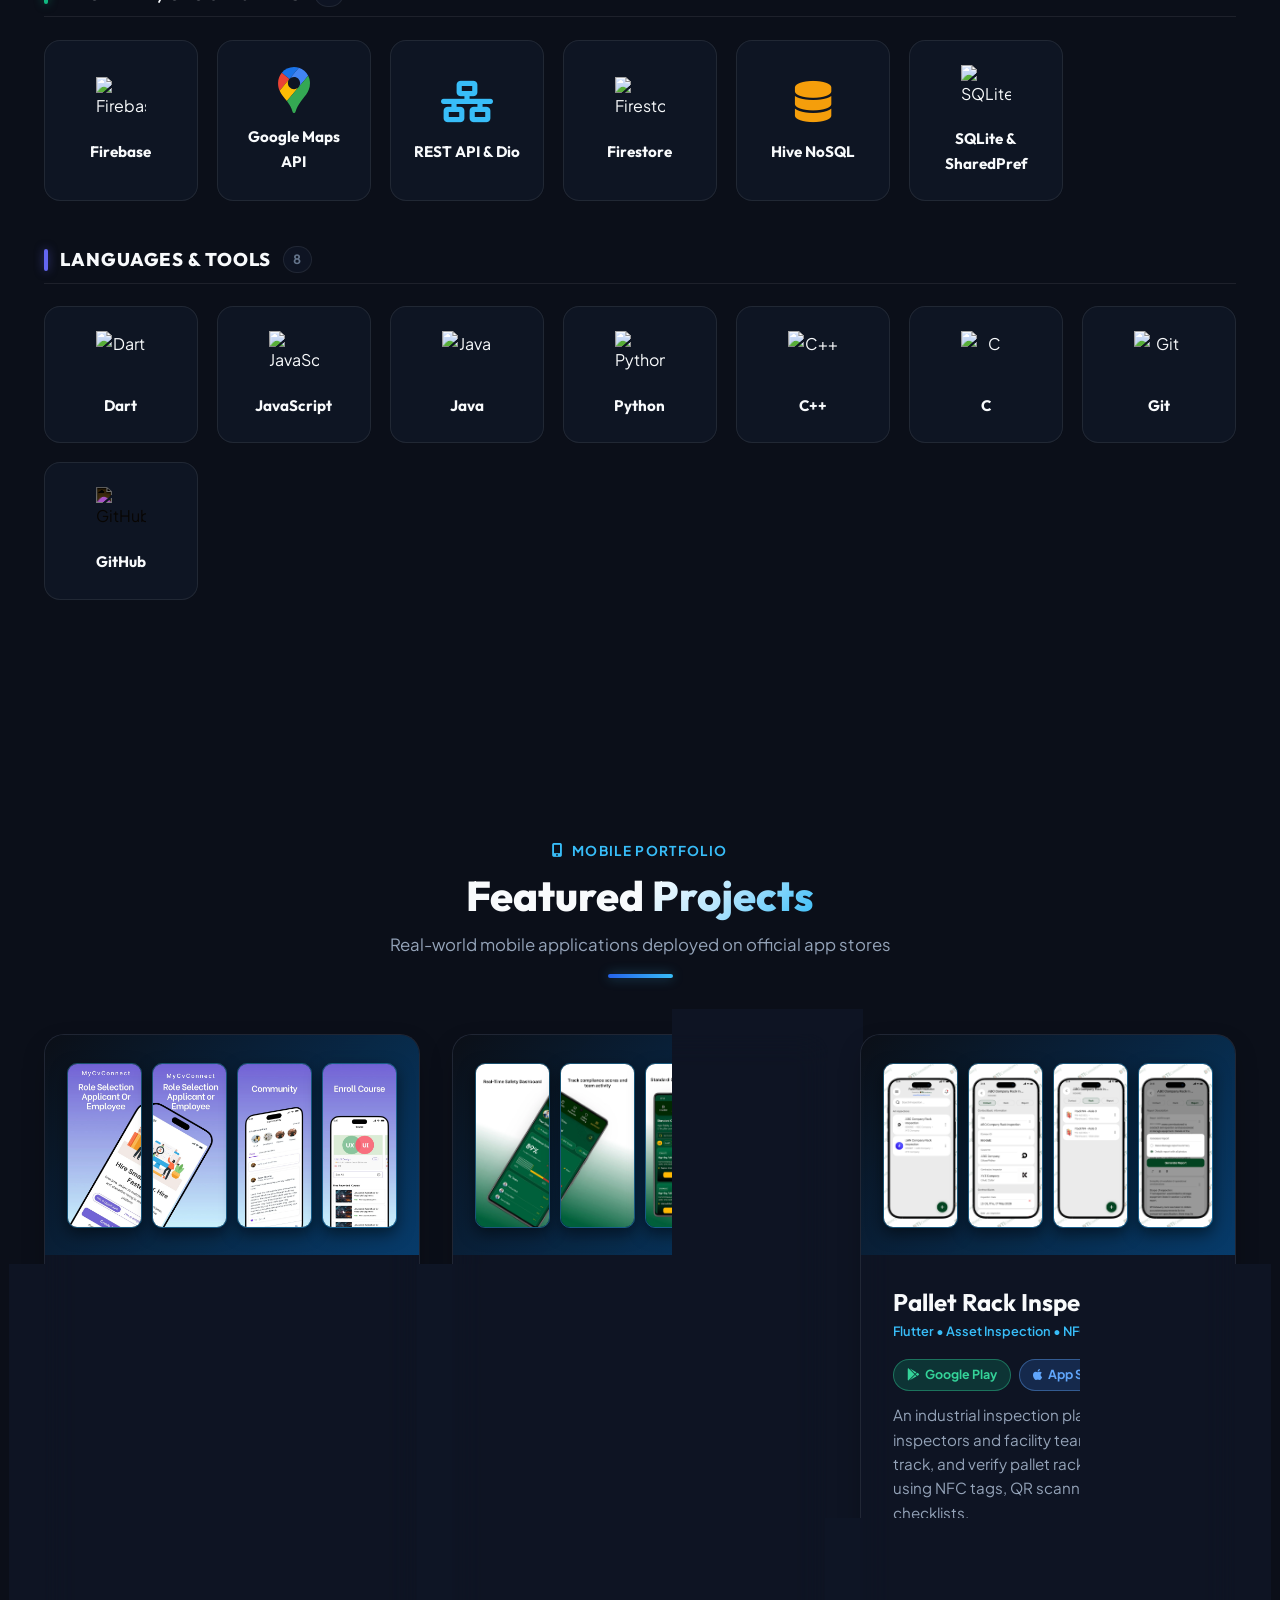
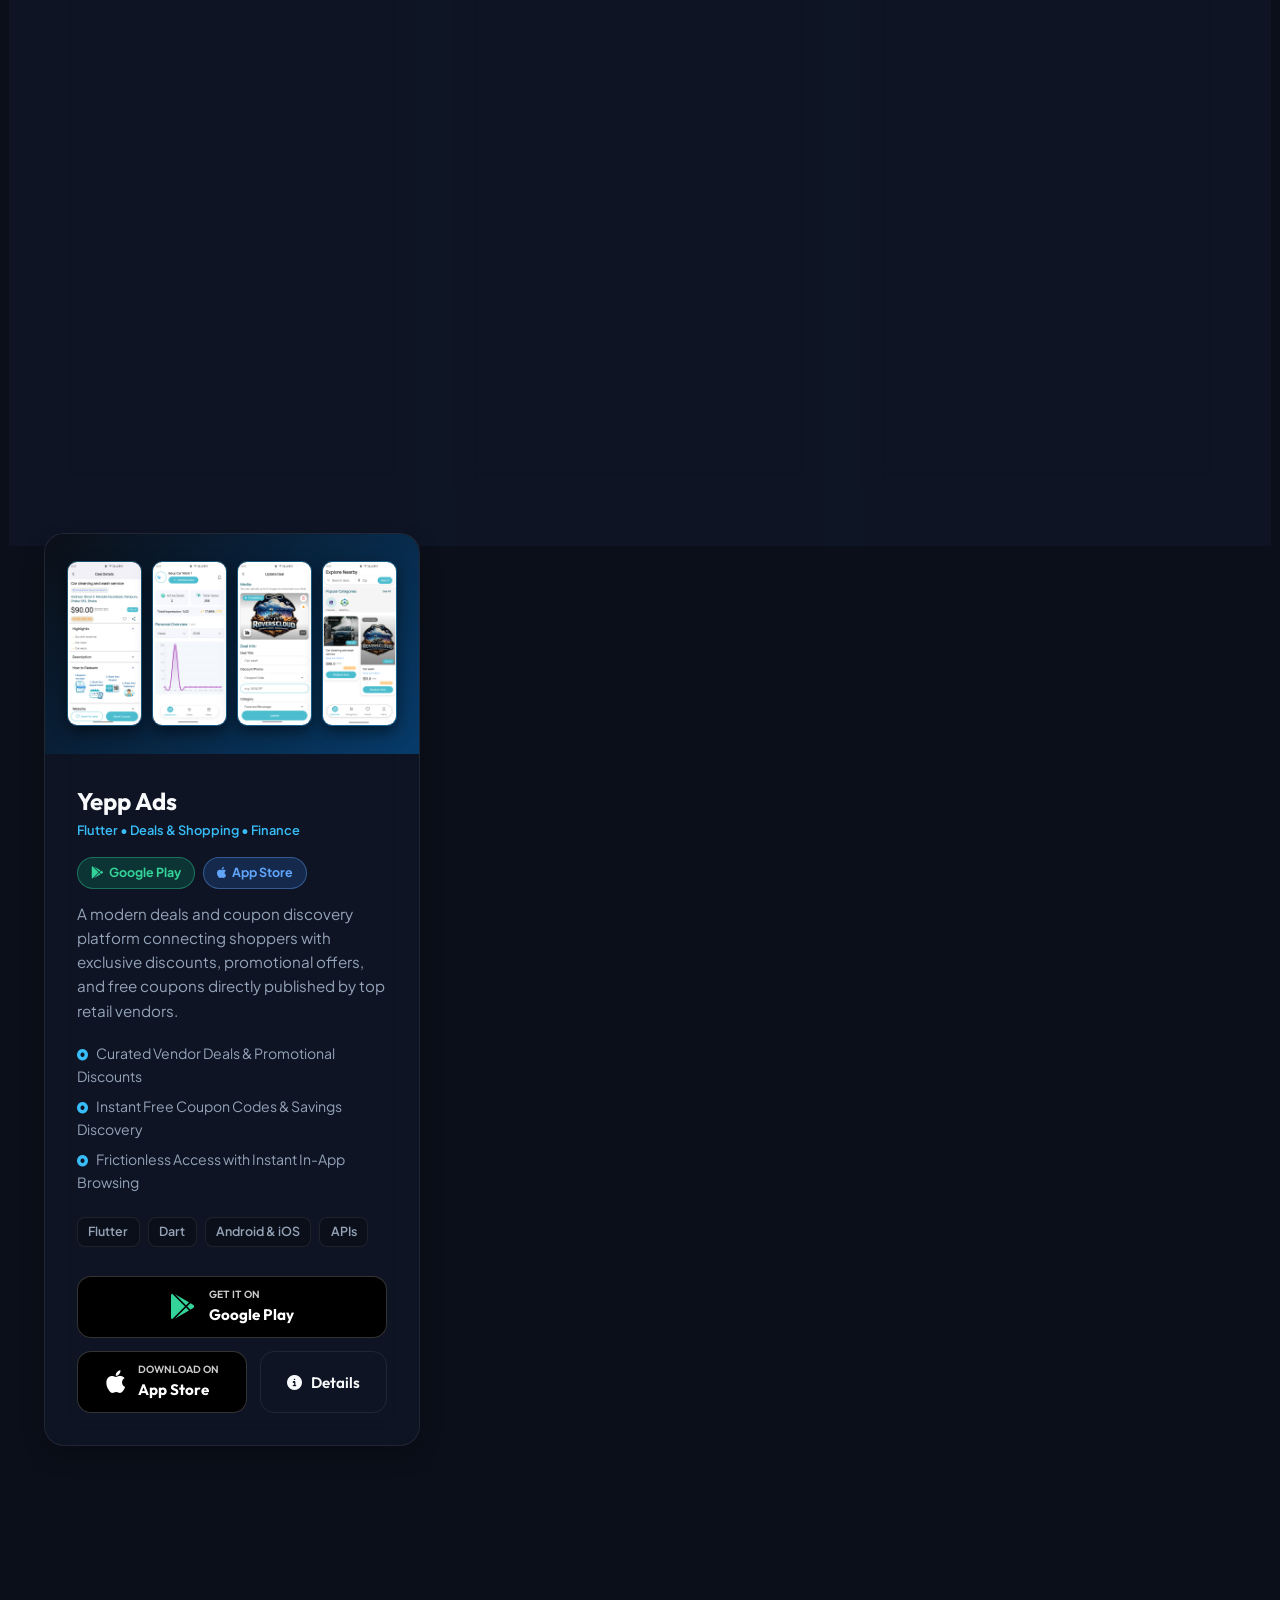
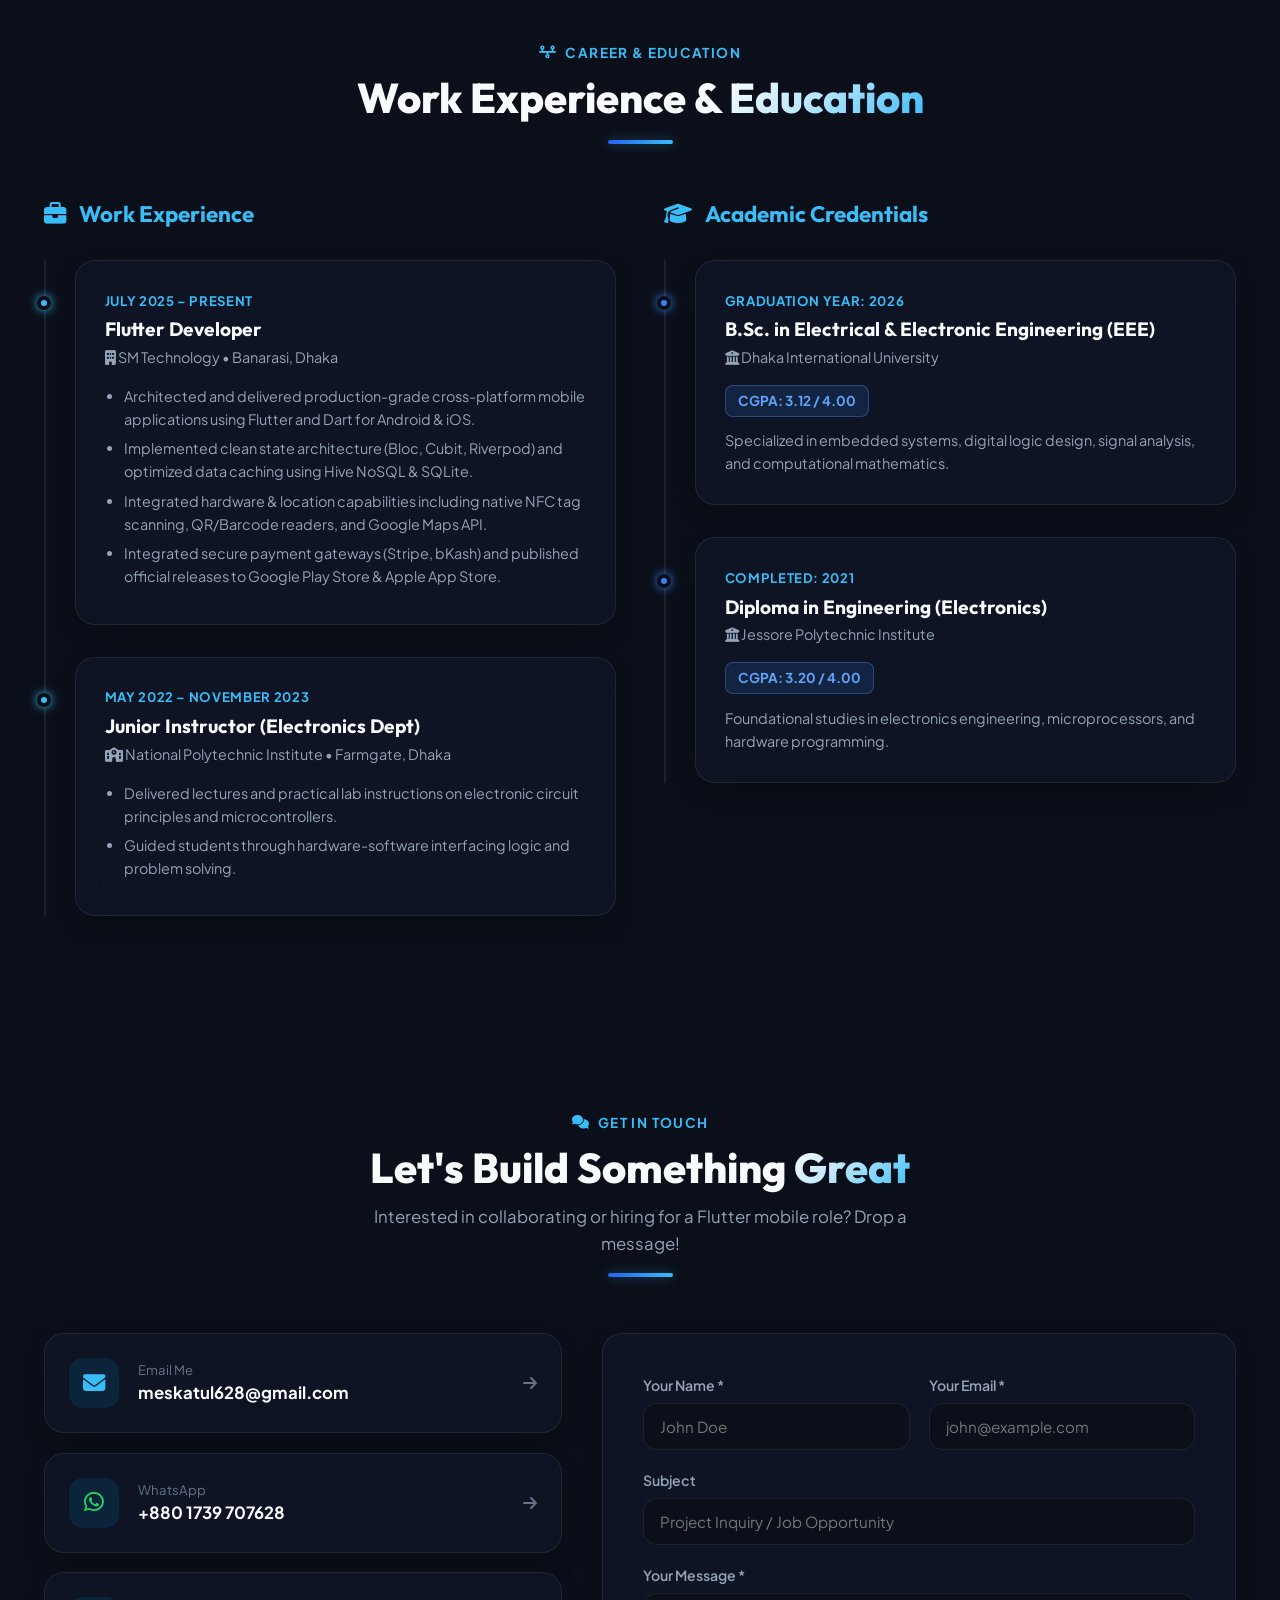
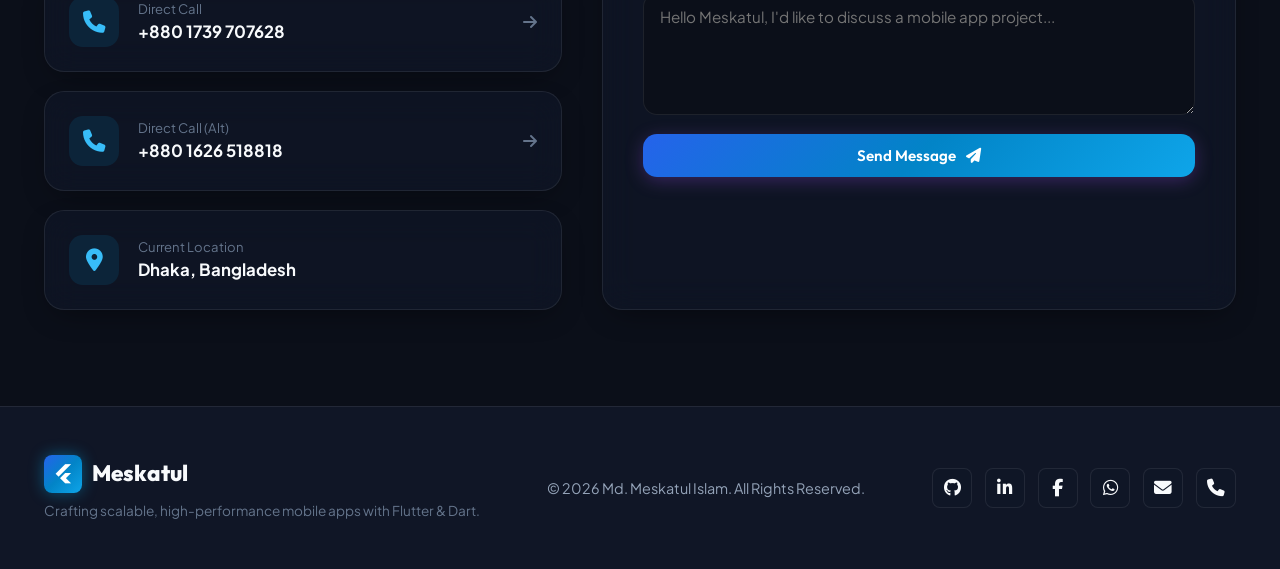
==== commit 26c40670: "feat: add new projects, portfolio assets, and resume documents with updated interaction logic" ====
--- a/index.html
+++ b/index.html
@@ -4,7 +4,7 @@
     <meta charset="UTF-8">
     <meta name="viewport" content="width=device-width, initial-scale=1.0">
     <title>Md. Meskatul Islam | Flutter Developer & Mobile App Engineer</title>
-    <meta name="description" content="Portfolio of Md. Meskatul Islam - Junior Flutter Developer specializing in Dart, Cross-Platform Mobile Apps, REST APIs, Firebase, and State Management.">
+    <meta name="description" content="Portfolio of Md. Meskatul Islam - Flutter Developer specializing in Dart, Cross-Platform Mobile Apps, REST APIs, Firebase, and State Management.">
     <meta name="keywords" content="Md Meskatul Islam, Flutter Developer, Mobile App Developer, Dart, Firebase, Android, iOS, Dhaka Bangladesh">
     <meta name="author" content="Md. Meskatul Islam">
     
@@ -92,13 +92,16 @@
 
                     <div class="hero-highlights">
                         <div class="highlight-chip">
-                            <i class="fa-solid fa-location-dot"></i> Dhaka, Bangladesh
+                            <i class="fa-solid fa-briefcase"></i> 1+ Years Production Experience
                         </div>
                         <div class="highlight-chip">
                             <i class="fa-solid fa-layer-group"></i> Cross-Platform iOS & Android
                         </div>
                         <div class="highlight-chip">
                             <i class="fa-solid fa-circle-check"></i> Published Apps on App Stores
+                        </div>
+                        <div class="highlight-chip">
+                            <i class="fa-solid fa-location-dot"></i> Dhaka, Bangladesh
                         </div>
                     </div>
 
@@ -109,8 +112,8 @@
                         <a href="mailto:meskatul628@gmail.com" class="btn btn-secondary">
                             <i class="fa-solid fa-envelope"></i> <span>Get In Touch</span>
                         </a>
-                        <a href="#contact" class="btn btn-outline" id="cv-download-btn">
-                            <i class="fa-solid fa-download"></i> <span>Contact Info</span>
+                        <a href="resume.html" target="_blank" class="btn btn-outline" id="cv-download-btn">
+                            <i class="fa-solid fa-file-pdf"></i> <span>Resume / CV</span>
                         </a>
                     </div>
 
@@ -121,6 +124,12 @@
                         </a>
                         <a href="https://www.linkedin.com/in/meskatul-islam/" target="_blank" rel="noopener noreferrer" class="social-link" title="LinkedIn">
                             <i class="fa-brands fa-linkedin-in"></i>
+                        </a>
+                        <a href="https://www.facebook.com/mego.moy.9/" target="_blank" rel="noopener noreferrer" class="social-link" title="Facebook">
+                            <i class="fa-brands fa-facebook-f"></i>
+                        </a>
+                        <a href="https://wa.me/8801739707628" target="_blank" rel="noopener noreferrer" class="social-link" title="WhatsApp">
+                            <i class="fa-brands fa-whatsapp"></i>
                         </a>
                         <a href="mailto:meskatul628@gmail.com" class="social-link" title="Email">
                             <i class="fa-solid fa-envelope"></i>
@@ -166,14 +175,14 @@
             <div class="container">
                 <div class="stats-grid">
                     <div class="stat-card">
+                        <div class="stat-icon"><i class="fa-solid fa-briefcase"></i></div>
+                        <div class="stat-number">1+ Yrs</div>
+                        <div class="stat-label">Production Experience</div>
+                    </div>
+                    <div class="stat-card">
                         <div class="stat-icon"><i class="fa-solid fa-mobile-button"></i></div>
-                        <div class="stat-number" data-target="2">2+</div>
+                        <div class="stat-number" data-target="5">5+</div>
                         <div class="stat-label">Published Mobile Apps</div>
-                    </div>
-                    <div class="stat-card">
-                        <div class="stat-icon"><i class="fa-solid fa-code-branch"></i></div>
-                        <div class="stat-number" data-target="5">5+</div>
-                        <div class="stat-label">Programming Languages</div>
                     </div>
                     <div class="stat-card">
                         <div class="stat-icon"><i class="fa-solid fa-gears"></i></div>
@@ -211,17 +220,17 @@
                             <h3>Mobile Developer Journey</h3>
                         </div>
                         <p>
-                            I am a passionate **Flutter Developer** based in Dhaka, Bangladesh, dedicated to engineering seamless, reactive, and responsive mobile experiences. With a strong background in Electrical & Electronic Engineering (EEE) and Electronics, I bring logical precision, problem-solving depth, and architectural rigor to software development.
+                            I am a passionate <strong style="color: var(--flutter-cyan);">Flutter Developer</strong> with <strong>1+ years of production experience</strong> based in Dhaka, Bangladesh, dedicated to engineering high-performance, responsive cross-platform mobile applications. With a solid background in Electrical & Electronic Engineering (EEE), I bring logical precision, algorithmic problem-solving depth, and clean architectural discipline to modern software development.
                         </p>
                         <p>
-                            My expertise covers the full mobile lifecycle—from crafting pixel-perfect UI screens and state management architectures (Bloc & Cubit, Riverpod, Provider, GetX) to backend REST API integrations and Firebase database management.
+                            My expertise covers the complete mobile lifecycle—from architecting scalable state patterns (Bloc & Cubit, Riverpod) and hardware integrations (NFC, QR/Barcode, Google Maps API) to payment systems (Stripe, bKash, In-App Purchases) and full deployment on the Google Play Store and Apple App Store.
                         </p>
 
                         <div class="key-traits">
-                            <div class="trait-item"><i class="fa-solid fa-check"></i> Clean Code Standards</div>
-                            <div class="trait-item"><i class="fa-solid fa-check"></i> Scalable State Architecture</div>
-                            <div class="trait-item"><i class="fa-solid fa-check"></i> REST & Dio Integration</div>
-                            <div class="trait-item"><i class="fa-solid fa-check"></i> App Store Deployment</div>
+                            <div class="trait-item"><i class="fa-solid fa-check"></i> Clean Architecture (Bloc/Riverpod)</div>
+                            <div class="trait-item"><i class="fa-solid fa-check"></i> NFC, QR & Maps Integration</div>
+                            <div class="trait-item"><i class="fa-solid fa-check"></i> Stripe & bKash Gateways</div>
+                            <div class="trait-item"><i class="fa-solid fa-check"></i> Play Store & App Store Deploy</div>
                         </div>
                     </div>
 
@@ -239,7 +248,10 @@
                                 </li>
                                 <li>
                                     <span class="info-title"><i class="fa-solid fa-phone"></i> Phone:</span>
-                                    <a href="tel:+8801739707628" class="info-value link-text">+880 1739 707628</a>
+                                    <span class="info-value" style="display: flex; flex-direction: column; gap: 0.25rem; text-align: right;">
+                                        <a href="tel:+8801739707628" class="link-text">+880 1739 707628</a>
+                                        <a href="tel:+8801626518818" class="link-text">+880 1626 518818</a>
+                                    </span>
                                 </li>
                                 <li>
                                     <span class="info-title"><i class="fa-solid fa-envelope"></i> Email:</span>
@@ -257,7 +269,7 @@
                             <div class="edu-snapshot">
                                 <div class="edu-item">
                                     <div class="edu-degree">B.Sc. in Electrical & Electronic Engineering</div>
-                                    <div class="edu-meta">Dhaka International University (2026) | CGPA: 3.14 / 4.00</div>
+                                    <div class="edu-meta">Dhaka International University (2026) | CGPA: 3.12 / 4.00</div>
                                 </div>
                                 <div class="edu-item">
                                     <div class="edu-degree">Diploma in Electronics Engineering</div>
@@ -285,8 +297,9 @@
                     <button class="filter-btn active" data-filter="all"><i class="fa-solid fa-border-all"></i> All Skills</button>
                     <button class="filter-btn" data-filter="mobile"><i class="fa-brands fa-flutter"></i> Flutter & Mobile</button>
                     <button class="filter-btn" data-filter="state"><i class="fa-solid fa-sitemap"></i> State Management</button>
+                    <button class="filter-btn" data-filter="payment"><i class="fa-solid fa-credit-card"></i> Payment Systems</button>
+                    <button class="filter-btn" data-filter="backend"><i class="fa-solid fa-cloud"></i> Backend & Cloud APIs</button>
                     <button class="filter-btn" data-filter="languages"><i class="fa-solid fa-code"></i> Languages</button>
-                    <button class="filter-btn" data-filter="backend"><i class="fa-solid fa-database"></i> Backend & Storage</button>
                 </div>
 
                 <div class="skills-grid-container" id="skills-grid-container">
@@ -344,12 +357,35 @@
                         </div>
                     </div>
 
-                    <!-- Category Group 3: Backend & Database -->
+                    <!-- Category Group 3: Payment Gateways & In-App Purchases -->
+                    <div class="skill-category-group" data-category="payment">
+                        <div class="category-group-header">
+                            <div class="category-bar-indicator indicator-payment"></div>
+                            <h3 class="category-group-title">Payment Systems & In-App Purchases</h3>
+                            <span class="category-count-badge">3</span>
+                        </div>
+                        <div class="skills-logo-grid">
+                            <div class="tech-logo-card">
+                                <img src="assets/stripe.svg" alt="Stripe" class="tech-logo-img" style="width: 55px; height: 38px; object-fit: contain;">
+                                <span class="tech-logo-name">Stripe</span>
+                            </div>
+                            <div class="tech-logo-card">
+                                <img src="assets/bkash-icon.svg" alt="bKash" class="tech-logo-img" style="width: 44px; height: 44px; object-fit: contain;">
+                                <span class="tech-logo-name">bKash</span>
+                            </div>
+                            <div class="tech-logo-card">
+                                <div class="tech-logo-icon" style="color: #F59E0B;"><i class="fa-solid fa-cart-shopping"></i></div>
+                                <span class="tech-logo-name">In-App Purchase</span>
+                            </div>
+                        </div>
+                    </div>
+
+                    <!-- Category Group 4: Backend, Cloud & APIs -->
                     <div class="skill-category-group" data-category="backend">
                         <div class="category-group-header">
                             <div class="category-bar-indicator indicator-backend"></div>
-                            <h3 class="category-group-title">Backend & Database</h3>
-                            <span class="category-count-badge">5</span>
+                            <h3 class="category-group-title">Backend, Cloud & APIs</h3>
+                            <span class="category-count-badge">6</span>
                         </div>
                         <div class="skills-logo-grid">
                             <div class="tech-logo-card">
@@ -357,6 +393,10 @@
                                 <span class="tech-logo-name">Firebase</span>
                             </div>
                             <div class="tech-logo-card">
+                                <img src="assets/google-maps.svg" alt="Google Maps" class="tech-logo-img" style="width: 38px; height: 46px; object-fit: contain;">
+                                <span class="tech-logo-name">Google Maps API</span>
+                            </div>
+                            <div class="tech-logo-card">
                                 <div class="tech-logo-icon" style="color: #38BDF8;"><i class="fa-solid fa-network-wired"></i></div>
                                 <span class="tech-logo-name">REST API & Dio</span>
                             </div>
@@ -375,17 +415,21 @@
                         </div>
                     </div>
 
-                    <!-- Category Group 4: Languages & Tools -->
+                    <!-- Category Group 5: Languages & Tools -->
                     <div class="skill-category-group" data-category="languages">
                         <div class="category-group-header">
                             <div class="category-bar-indicator indicator-languages"></div>
                             <h3 class="category-group-title">Languages & Tools</h3>
-                            <span class="category-count-badge">7</span>
+                            <span class="category-count-badge">8</span>
                         </div>
                         <div class="skills-logo-grid">
                             <div class="tech-logo-card">
                                 <img src="https://cdn.jsdelivr.net/gh/devicons/devicon/icons/dart/dart-original.svg" alt="Dart" class="tech-logo-img">
                                 <span class="tech-logo-name">Dart</span>
+                            </div>
+                            <div class="tech-logo-card">
+                                <img src="https://cdn.jsdelivr.net/gh/devicons/devicon/icons/javascript/javascript-original.svg" alt="JavaScript" class="tech-logo-img">
+                                <span class="tech-logo-name">JavaScript</span>
                             </div>
                             <div class="tech-logo-card">
                                 <img src="https://cdn.jsdelivr.net/gh/devicons/devicon/icons/java/java-original.svg" alt="Java" class="tech-logo-img">
@@ -428,57 +472,7 @@
                 </div>
 
                 <div class="projects-grid">
-                    <!-- Project 1: Biblity -->
-                    <div class="project-card glass-card">
-                        <div class="project-banner">
-                            <div class="app-icon-box">
-                                <i class="fa-solid fa-book-bible"></i>
-                            </div>
-                            <div class="store-badge-top">
-                                <span class="store-chip play-store"><i class="fa-brands fa-google-play"></i> Google Play</span>
-                            </div>
-                        </div>
-
-                        <div class="project-content">
-                            <div class="project-header">
-                                <h3 class="project-title">Biblity App</h3>
-                                <span class="project-tag">Flutter • Firebase • AI</span>
-                            </div>
-
-                            <p class="project-description">
-                                A comprehensive spiritual companion mobile application featuring Bible reading modules, audio Bible playback, daily prayers, journal logging, AI-assisted chat support, and push notifications.
-                            </p>
-
-                            <div class="feature-bullets">
-                                <div><i class="fa-solid fa-circle-dot"></i> Audio Bible & Interactive Journaling</div>
-                                <div><i class="fa-solid fa-circle-dot"></i> AI Chat Support & Smart Appointment Reminders</div>
-                                <div><i class="fa-solid fa-circle-dot"></i> Firebase Auth & Push Notifications</div>
-                            </div>
-
-                            <div class="tech-stack-chips">
-                                <span>Flutter</span>
-                                <span>Dart</span>
-                                <span>Firebase</span>
-                                <span>Audio Player</span>
-                                <span>REST API</span>
-                            </div>
-
-                            <div class="project-actions">
-                                <a href="https://play.google.com/store/apps/details?id=com.biblity.appity" target="_blank" rel="noopener noreferrer" class="btn btn-store google-play">
-                                    <i class="fa-brands fa-google-play"></i>
-                                    <div>
-                                        <span class="btn-sub">GET IT ON</span>
-                                        <span class="btn-main">Google Play</span>
-                                    </div>
-                                </a>
-                                <button class="btn btn-outline btn-details-modal" data-project="biblity">
-                                    <i class="fa-solid fa-circle-info"></i> Details
-                                </button>
-                            </div>
-                        </div>
-                    </div>
-
-                    <!-- Project 2: My CV Connect -->
+                    <!-- Project: My CV Connect -->
                     <div class="project-card glass-card">
                         <div class="project-banner project-screenshots-banner">
                             <div class="screenshots-preview-row">
@@ -487,16 +481,18 @@
                                 <img src="assets/my cv connect/picture_3.webp.webp" alt="My CV Connect App Screen 3" class="app-screenshot-thumb btn-details-modal" data-project="cvconnect">
                                 <img src="assets/my cv connect/picture_4.webp" alt="My CV Connect App Screen 4" class="app-screenshot-thumb btn-details-modal" data-project="cvconnect">
                             </div>
-                            <div class="store-badge-top" style="display: flex; gap: 0.4rem; flex-wrap: wrap; justify-content: flex-end;">
-                                <span class="store-chip play-store"><i class="fa-brands fa-google-play"></i> Google Play</span>
-                                <span class="store-chip app-store"><i class="fa-brands fa-apple"></i> App Store</span>
-                            </div>
                         </div>
 
                         <div class="project-content">
                             <div class="project-header">
-                                <h3 class="project-title">My CV Connect</h3>
-                                <span class="project-tag">Flutter • Job Tech • AI</span>
+                                <div>
+                                    <h3 class="project-title">My CV Connect</h3>
+                                    <span class="project-tag">Flutter • Job Tech • AI</span>
+                                </div>
+                                <div class="store-chips-group">
+                                    <span class="store-chip play-store"><i class="fa-brands fa-google-play"></i> Google Play</span>
+                                    <span class="store-chip app-store"><i class="fa-brands fa-apple"></i> App Store</span>
+                                </div>
                             </div>
 
                             <p class="project-description">
@@ -538,6 +534,201 @@
                             </div>
                         </div>
                     </div>
+
+                    <!-- Project: Warehouse Safety Manager -->
+                    <div class="project-card glass-card">
+                        <div class="project-banner project-screenshots-banner">
+                            <div class="screenshots-preview-row">
+                                <img src="assets/ware house saftey manager/image_1.webp" alt="Warehouse Safety Manager Screen 1" class="app-screenshot-thumb btn-details-modal" data-project="safetymanager">
+                                <img src="assets/ware house saftey manager/image_2.webp" alt="Warehouse Safety Manager Screen 2" class="app-screenshot-thumb btn-details-modal" data-project="safetymanager">
+                                <img src="assets/ware house saftey manager/image_3.webp" alt="Warehouse Safety Manager Screen 3" class="app-screenshot-thumb btn-details-modal" data-project="safetymanager">
+                                <img src="assets/ware house saftey manager/image_4.webp" alt="Warehouse Safety Manager Screen 4" class="app-screenshot-thumb btn-details-modal" data-project="safetymanager">
+                            </div>
+                        </div>
+
+                        <div class="project-content">
+                            <div class="project-header">
+                                <div>
+                                    <h3 class="project-title">Warehouse Safety Manager</h3>
+                                    <span class="project-tag">Flutter • Safety Tech • Multiplatform</span>
+                                </div>
+                                <div class="store-chips-group">
+                                    <span class="store-chip play-store"><i class="fa-brands fa-google-play"></i> Google Play</span>
+                                    <span class="store-chip app-store"><i class="fa-brands fa-apple"></i> App Store</span>
+                                    <span class="store-chip mac-chip"><i class="fa-brands fa-apple"></i> macOS</span>
+                                </div>
+                            </div>
+
+                            <p class="project-description">
+                                An enterprise safety inspection & rack audit platform designed for equipment inspectors and facility managers to perform digital checklists, structural safety audits, and automated PDF reporting.
+                            </p>
+
+                            <div class="feature-bullets">
+                                <div><i class="fa-solid fa-circle-dot"></i> Safety Inspection Checklists & Equipment Audits</div>
+                                <div><i class="fa-solid fa-circle-dot"></i> Structural Rack Safety & Load Compliance Checks</div>
+                                <div><i class="fa-solid fa-circle-dot"></i> Instant PDF Audit Reports & Offline Data Sync</div>
+                            </div>
+
+                            <div class="tech-stack-chips">
+                                <span>Flutter</span>
+                                <span>Dart</span>
+                                <span>Android, iOS & macOS</span>
+                                <span>APIs</span>
+                            </div>
+
+                            <div class="project-actions" style="flex-wrap: wrap;">
+                                <a href="https://play.google.com/store/apps/details?id=com.warehousesafety.manager" target="_blank" rel="noopener noreferrer" class="btn btn-store google-play">
+                                    <i class="fa-brands fa-google-play"></i>
+                                    <div>
+                                        <span class="btn-sub">GET IT ON</span>
+                                        <span class="btn-main">Google Play</span>
+                                    </div>
+                                </a>
+                                <a href="https://apps.apple.com/us/app/warehouse-safety-manager-app/id6796285782" target="_blank" rel="noopener noreferrer" class="btn btn-store apple-store">
+                                    <i class="fa-brands fa-apple"></i>
+                                    <div>
+                                        <span class="btn-sub">Download on</span>
+                                        <span class="btn-main">App Store</span>
+                                    </div>
+                                </a>
+                                <a href="https://apps.apple.com/us/app/warehouse-safety-manager-app/id6796285782?platform=mac" target="_blank" rel="noopener noreferrer" class="btn btn-store apple-store" title="Mac App Store">
+                                    <i class="fa-brands fa-apple"></i>
+                                    <div>
+                                        <span class="btn-sub">Download for</span>
+                                        <span class="btn-main">macOS</span>
+                                    </div>
+                                </a>
+                                <button class="btn btn-outline btn-details-modal" data-project="safetymanager">
+                                    <i class="fa-solid fa-circle-info"></i> Details
+                                </button>
+                            </div>
+                        </div>
+                    </div>
+
+                    <!-- Project: Pallet Rack Inspection Manager -->
+                    <div class="project-card glass-card">
+                        <div class="project-banner project-screenshots-banner">
+                            <div class="screenshots-preview-row">
+                                <img src="assets/pallet rack inspection/unnamed.webp" alt="Pallet Rack Inspection Screen 1" class="app-screenshot-thumb btn-details-modal" data-project="palletrack">
+                                <img src="assets/pallet rack inspection/unnamed (1).webp" alt="Pallet Rack Inspection Screen 2" class="app-screenshot-thumb btn-details-modal" data-project="palletrack">
+                                <img src="assets/pallet rack inspection/unnamed (2).webp" alt="Pallet Rack Inspection Screen 3" class="app-screenshot-thumb btn-details-modal" data-project="palletrack">
+                                <img src="assets/pallet rack inspection/unnamed (3).webp" alt="Pallet Rack Inspection Screen 4" class="app-screenshot-thumb btn-details-modal" data-project="palletrack">
+                            </div>
+                        </div>
+
+                        <div class="project-content">
+                            <div class="project-header">
+                                <div>
+                                    <h3 class="project-title">Pallet Rack Inspection</h3>
+                                    <span class="project-tag">Flutter • Asset Inspection • NFC & QR</span>
+                                </div>
+                                <div class="store-chips-group">
+                                    <span class="store-chip play-store"><i class="fa-brands fa-google-play"></i> Google Play</span>
+                                    <span class="store-chip app-store"><i class="fa-brands fa-apple"></i> App Store</span>
+                                </div>
+                            </div>
+
+                            <p class="project-description">
+                                An industrial inspection platform enabling inspectors and facility teams to audit, track, and verify pallet racks and devices using NFC tags, QR scanning, and dynamic checklists.
+                            </p>
+
+                            <div class="feature-bullets">
+                                <div><i class="fa-solid fa-circle-dot"></i> NFC & QR Code Asset Scanning & Tagging</div>
+                                <div><i class="fa-solid fa-circle-dot"></i> Interactive Rack & Facility Position Mapping</div>
+                                <div><i class="fa-solid fa-circle-dot"></i> Dynamic Safety Checklists & Audit Reporting</div>
+                            </div>
+
+                            <div class="tech-stack-chips">
+                                <span>Flutter</span>
+                                <span>Dart</span>
+                                <span>Android & iOS</span>
+                                <span>NFC & QR</span>
+                                <span>APIs</span>
+                            </div>
+
+                            <div class="project-actions" style="flex-wrap: wrap;">
+                                <a href="https://play.google.com/store/apps/details?id=com.app.dti" target="_blank" rel="noopener noreferrer" class="btn btn-store google-play">
+                                    <i class="fa-brands fa-google-play"></i>
+                                    <div>
+                                        <span class="btn-sub">GET IT ON</span>
+                                        <span class="btn-main">Google Play</span>
+                                    </div>
+                                </a>
+                                <a href="https://apps.apple.com/us/app/pallet-rack-inspection-manager/id6796648736" target="_blank" rel="noopener noreferrer" class="btn btn-store apple-store">
+                                    <i class="fa-brands fa-apple"></i>
+                                    <div>
+                                        <span class="btn-sub">Download on</span>
+                                        <span class="btn-main">App Store</span>
+                                    </div>
+                                </a>
+                                <button class="btn btn-outline btn-details-modal" data-project="palletrack">
+                                    <i class="fa-solid fa-circle-info"></i> Details
+                                </button>
+                            </div>
+                        </div>
+                    </div>
+
+                    <!-- Project: Yepp Ads -->
+                    <div class="project-card glass-card">
+                        <div class="project-banner project-screenshots-banner">
+                            <div class="screenshots-preview-row">
+                                <img src="assets/yeep ads/unnamed.webp" alt="Yepp Ads Screen 1" class="app-screenshot-thumb btn-details-modal" data-project="yeppads">
+                                <img src="assets/yeep ads/unnamed (1).webp" alt="Yepp Ads Screen 2" class="app-screenshot-thumb btn-details-modal" data-project="yeppads">
+                                <img src="assets/yeep ads/unnamed (2).webp" alt="Yepp Ads Screen 3" class="app-screenshot-thumb btn-details-modal" data-project="yeppads">
+                                <img src="assets/yeep ads/unnamed (4).webp" alt="Yepp Ads Screen 4" class="app-screenshot-thumb btn-details-modal" data-project="yeppads">
+                            </div>
+                        </div>
+
+                        <div class="project-content">
+                            <div class="project-header">
+                                <div>
+                                    <h3 class="project-title">Yepp Ads</h3>
+                                    <span class="project-tag">Flutter • Deals & Shopping • Finance</span>
+                                </div>
+                                <div class="store-chips-group">
+                                    <span class="store-chip play-store"><i class="fa-brands fa-google-play"></i> Google Play</span>
+                                    <span class="store-chip app-store"><i class="fa-brands fa-apple"></i> App Store</span>
+                                </div>
+                            </div>
+
+                            <p class="project-description">
+                                A modern deals and coupon discovery platform connecting shoppers with exclusive discounts, promotional offers, and free coupons directly published by top retail vendors.
+                            </p>
+
+                            <div class="feature-bullets">
+                                <div><i class="fa-solid fa-circle-dot"></i> Curated Vendor Deals & Promotional Discounts</div>
+                                <div><i class="fa-solid fa-circle-dot"></i> Instant Free Coupon Codes & Savings Discovery</div>
+                                <div><i class="fa-solid fa-circle-dot"></i> Frictionless Access with Instant In-App Browsing</div>
+                            </div>
+
+                            <div class="tech-stack-chips">
+                                <span>Flutter</span>
+                                <span>Dart</span>
+                                <span>Android & iOS</span>
+                                <span>APIs</span>
+                            </div>
+
+                            <div class="project-actions" style="flex-wrap: wrap;">
+                                <a href="https://play.google.com/store/apps/details?id=agency.beuptech.yepp" target="_blank" rel="noopener noreferrer" class="btn btn-store google-play">
+                                    <i class="fa-brands fa-google-play"></i>
+                                    <div>
+                                        <span class="btn-sub">GET IT ON</span>
+                                        <span class="btn-main">Google Play</span>
+                                    </div>
+                                </a>
+                                <a href="https://apps.apple.com/us/app/yepp-ads/id6760607013" target="_blank" rel="noopener noreferrer" class="btn btn-store apple-store">
+                                    <i class="fa-brands fa-apple"></i>
+                                    <div>
+                                        <span class="btn-sub">Download on</span>
+                                        <span class="btn-main">App Store</span>
+                                    </div>
+                                </a>
+                                <button class="btn btn-outline btn-details-modal" data-project="yeppads">
+                                    <i class="fa-solid fa-circle-info"></i> Details
+                                </button>
+                            </div>
+                        </div>
+                    </div>
                 </div>
             </div>
         </section>
@@ -560,13 +751,13 @@
                             <div class="timeline-item glass-card">
                                 <div class="timeline-marker"></div>
                                 <div class="timeline-date">July 2025 – Present</div>
-                                <h4 class="timeline-role">Junior Flutter Developer</h4>
+                                <h4 class="timeline-role">Flutter Developer</h4>
                                 <div class="timeline-company"><i class="fa-solid fa-building"></i> SM Technology • Banarasi, Dhaka</div>
                                 <ul class="timeline-details">
-                                    <li>Architected and developed cross-platform mobile applications using Flutter and Dart.</li>
-                                    <li>Integrated complex REST APIs and robust Firebase Authentication workflows.</li>
-                                    <li>Constructed reusable UI components and responsive adaptive layouts for diverse screen ratios.</li>
-                                    <li>Collaborated seamlessly with UI/UX design teams and backend engineers.</li>
+                                    <li>Architected and delivered production-grade cross-platform mobile applications using Flutter and Dart for Android & iOS.</li>
+                                    <li>Implemented clean state architecture (Bloc, Cubit, Riverpod) and optimized data caching using Hive NoSQL & SQLite.</li>
+                                    <li>Integrated hardware & location capabilities including native NFC tag scanning, QR/Barcode readers, and Google Maps API.</li>
+                                    <li>Integrated secure payment gateways (Stripe, bKash) and published official releases to Google Play Store & Apple App Store.</li>
                                 </ul>
                             </div>
 
@@ -593,7 +784,7 @@
                                 <div class="timeline-date">Graduation Year: 2026</div>
                                 <h4 class="timeline-role">B.Sc. in Electrical & Electronic Engineering (EEE)</h4>
                                 <div class="timeline-company"><i class="fa-solid fa-university"></i> Dhaka International University</div>
-                                <div class="cgpa-badge">CGPA: 3.14 / 4.00</div>
+                                <div class="cgpa-badge">CGPA: 3.12 / 4.00</div>
                                 <p class="timeline-desc">Specialized in embedded systems, digital logic design, signal analysis, and computational mathematics.</p>
                             </div>
 
@@ -632,11 +823,29 @@
                             <i class="fa-solid fa-arrow-right arrow-icon"></i>
                         </a>
 
+                        <a href="https://wa.me/8801739707628" target="_blank" rel="noopener noreferrer" class="contact-card glass-card">
+                            <div class="contact-icon" style="color: #25D366;"><i class="fa-brands fa-whatsapp"></i></div>
+                            <div class="contact-card-content">
+                                <span class="contact-label">WhatsApp</span>
+                                <span class="contact-value">+880 1739 707628</span>
+                            </div>
+                            <i class="fa-solid fa-arrow-right arrow-icon"></i>
+                        </a>
+
                         <a href="tel:+8801739707628" class="contact-card glass-card">
                             <div class="contact-icon"><i class="fa-solid fa-phone"></i></div>
                             <div class="contact-card-content">
-                                <span class="contact-label">Call / WhatsApp</span>
+                                <span class="contact-label">Direct Call</span>
                                 <span class="contact-value">+880 1739 707628</span>
+                            </div>
+                            <i class="fa-solid fa-arrow-right arrow-icon"></i>
+                        </a>
+
+                        <a href="tel:+8801626518818" class="contact-card glass-card">
+                            <div class="contact-icon"><i class="fa-solid fa-phone"></i></div>
+                            <div class="contact-card-content">
+                                <span class="contact-label">Direct Call (Alt)</span>
+                                <span class="contact-value">+880 1626 518818</span>
                             </div>
                             <i class="fa-solid fa-arrow-right arrow-icon"></i>
                         </a>
@@ -651,7 +860,10 @@
                     </div>
 
                     <div class="contact-form-container glass-card">
-                        <form id="contact-form" class="contact-form">
+                        <form id="contact-form" class="contact-form" action="https://formspree.io/f/mrpbqdzo" method="POST">
+                            <input type="hidden" name="_subject" value="New Portfolio Inquiry from Website">
+                            <!-- Formspree anti-spam honeypot -->
+                            <input type="text" name="_gotcha" style="display:none !important;" tabindex="-1" autocomplete="off">
                             <div class="form-row">
                                 <div class="form-group">
                                     <label for="name">Your Name *</label>
@@ -676,6 +888,7 @@
                             <button type="submit" class="btn btn-primary btn-block btn-glow">
                                 <span>Send Message</span> <i class="fa-solid fa-paper-plane"></i>
                             </button>
+                            <div id="form-status" class="form-status" style="display: none; margin-top: 1rem; padding: 0.85rem 1rem; border-radius: var(--radius-md); font-weight: 500; font-size: 0.95rem; text-align: center;"></div>
                         </form>
                     </div>
                 </div>
@@ -715,13 +928,16 @@
                 <div class="social-links-bar">
                     <a href="https://github.com/Meskatul628" target="_blank" rel="noopener noreferrer" class="social-link" title="GitHub"><i class="fa-brands fa-github"></i></a>
                     <a href="https://www.linkedin.com/in/meskatul-islam/" target="_blank" rel="noopener noreferrer" class="social-link" title="LinkedIn"><i class="fa-brands fa-linkedin-in"></i></a>
+                    <a href="https://www.facebook.com/mego.moy.9/" target="_blank" rel="noopener noreferrer" class="social-link" title="Facebook"><i class="fa-brands fa-facebook-f"></i></a>
+                    <a href="https://wa.me/8801739707628" target="_blank" rel="noopener noreferrer" class="social-link" title="WhatsApp"><i class="fa-brands fa-whatsapp"></i></a>
                     <a href="mailto:meskatul628@gmail.com" class="social-link" title="Email"><i class="fa-solid fa-envelope"></i></a>
+                    <a href="tel:+8801739707628" class="social-link" title="Phone"><i class="fa-solid fa-phone"></i></a>
                 </div>
             </div>
         </div>
     </footer>
 
     <!-- Custom Script -->
-    <script src="script.js"></script>
+    <script src="script.js?v=3.3"></script>
 </body>
 </html>
--- a/style.css
+++ b/style.css
@@ -806,6 +806,7 @@
     display: flex;
     align-items: center;
     gap: 0.8rem;
+    flex-wrap: wrap;
 }
 
 .social-label {
@@ -1249,6 +1250,7 @@
 
 .indicator-mobile { background: #0284C7; box-shadow: 0 0 10px rgba(2, 132, 199, 0.5); }
 .indicator-state { background: #3B82F6; box-shadow: 0 0 10px rgba(59, 130, 246, 0.5); }
+.indicator-payment { background: #E11D48; box-shadow: 0 0 10px rgba(225, 29, 72, 0.5); }
 .indicator-backend { background: #10B981; box-shadow: 0 0 10px rgba(16, 185, 129, 0.5); }
 .indicator-languages { background: #6366F1; box-shadow: 0 0 10px rgba(99, 102, 241, 0.5); }
 
@@ -1339,8 +1341,8 @@
    -------------------------------------------------------------------------- */
 .projects-grid {
     display: grid;
-    grid-template-columns: repeat(2, 1fr);
-    gap: 2.5rem;
+    grid-template-columns: repeat(auto-fit, minmax(350px, 1fr));
+    gap: 2rem;
 }
 
 .project-card {
@@ -1381,12 +1383,14 @@
     justify-content: center;
     width: 100%;
     height: 100%;
-    padding-top: 1.2rem;
+    padding: 0;
 }
 
 .app-screenshot-thumb {
     height: 165px;
+    max-width: 22%;
     width: auto;
+    flex-shrink: 1;
     border-radius: 10px;
     box-shadow: 0 6px 16px rgba(0, 0, 0, 0.5);
     border: 1px solid var(--border-highlight);
@@ -1483,6 +1487,12 @@
     border: 1px solid rgba(96, 165, 250, 0.4);
 }
 
+.mac-chip {
+    background: rgba(168, 85, 247, 0.2);
+    color: #C084FC;
+    border: 1px solid rgba(192, 132, 252, 0.4);
+}
+
 .project-content {
     padding: 2rem;
     flex-grow: 1;
@@ -1493,8 +1503,17 @@
 .project-header {
     display: flex;
     justify-content: space-between;
-    align-items: flex-start;
+    align-items: center;
+    gap: 1rem;
+    flex-wrap: wrap;
     margin-bottom: 0.8rem;
+}
+
+.store-chips-group {
+    display: flex;
+    gap: 0.5rem;
+    flex-wrap: wrap;
+    align-items: center;
 }
 
 .project-title {
@@ -1888,6 +1907,17 @@
     align-items: center;
     gap: 0.8rem;
     animation: slideInRight 0.3s forwards;
+    max-width: 400px;
+}
+
+.toast-success {
+    border-color: rgba(52, 211, 153, 0.4);
+    box-shadow: 0 0 20px rgba(52, 211, 153, 0.2);
+}
+
+.toast-error {
+    border-color: rgba(248, 113, 113, 0.4);
+    box-shadow: 0 0 20px rgba(248, 113, 113, 0.2);
 }
 
 @keyframes slideInRight {
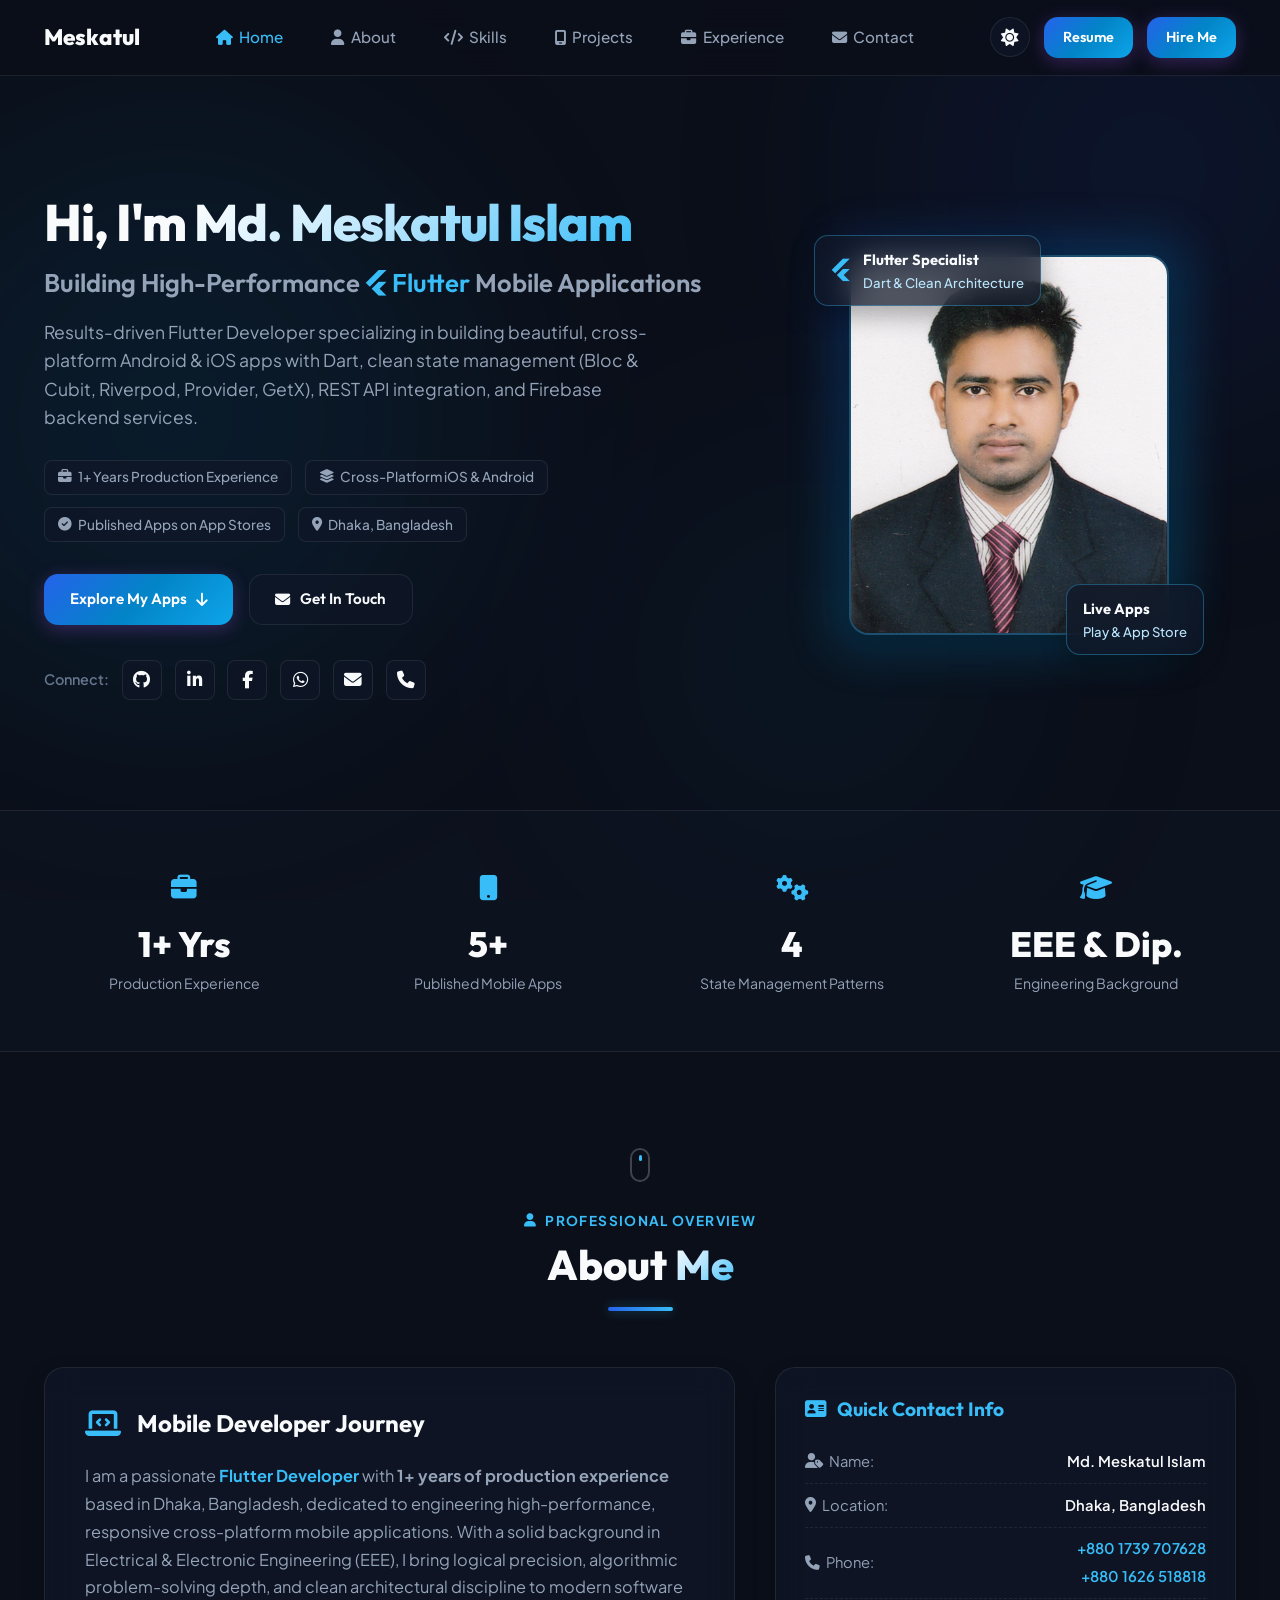
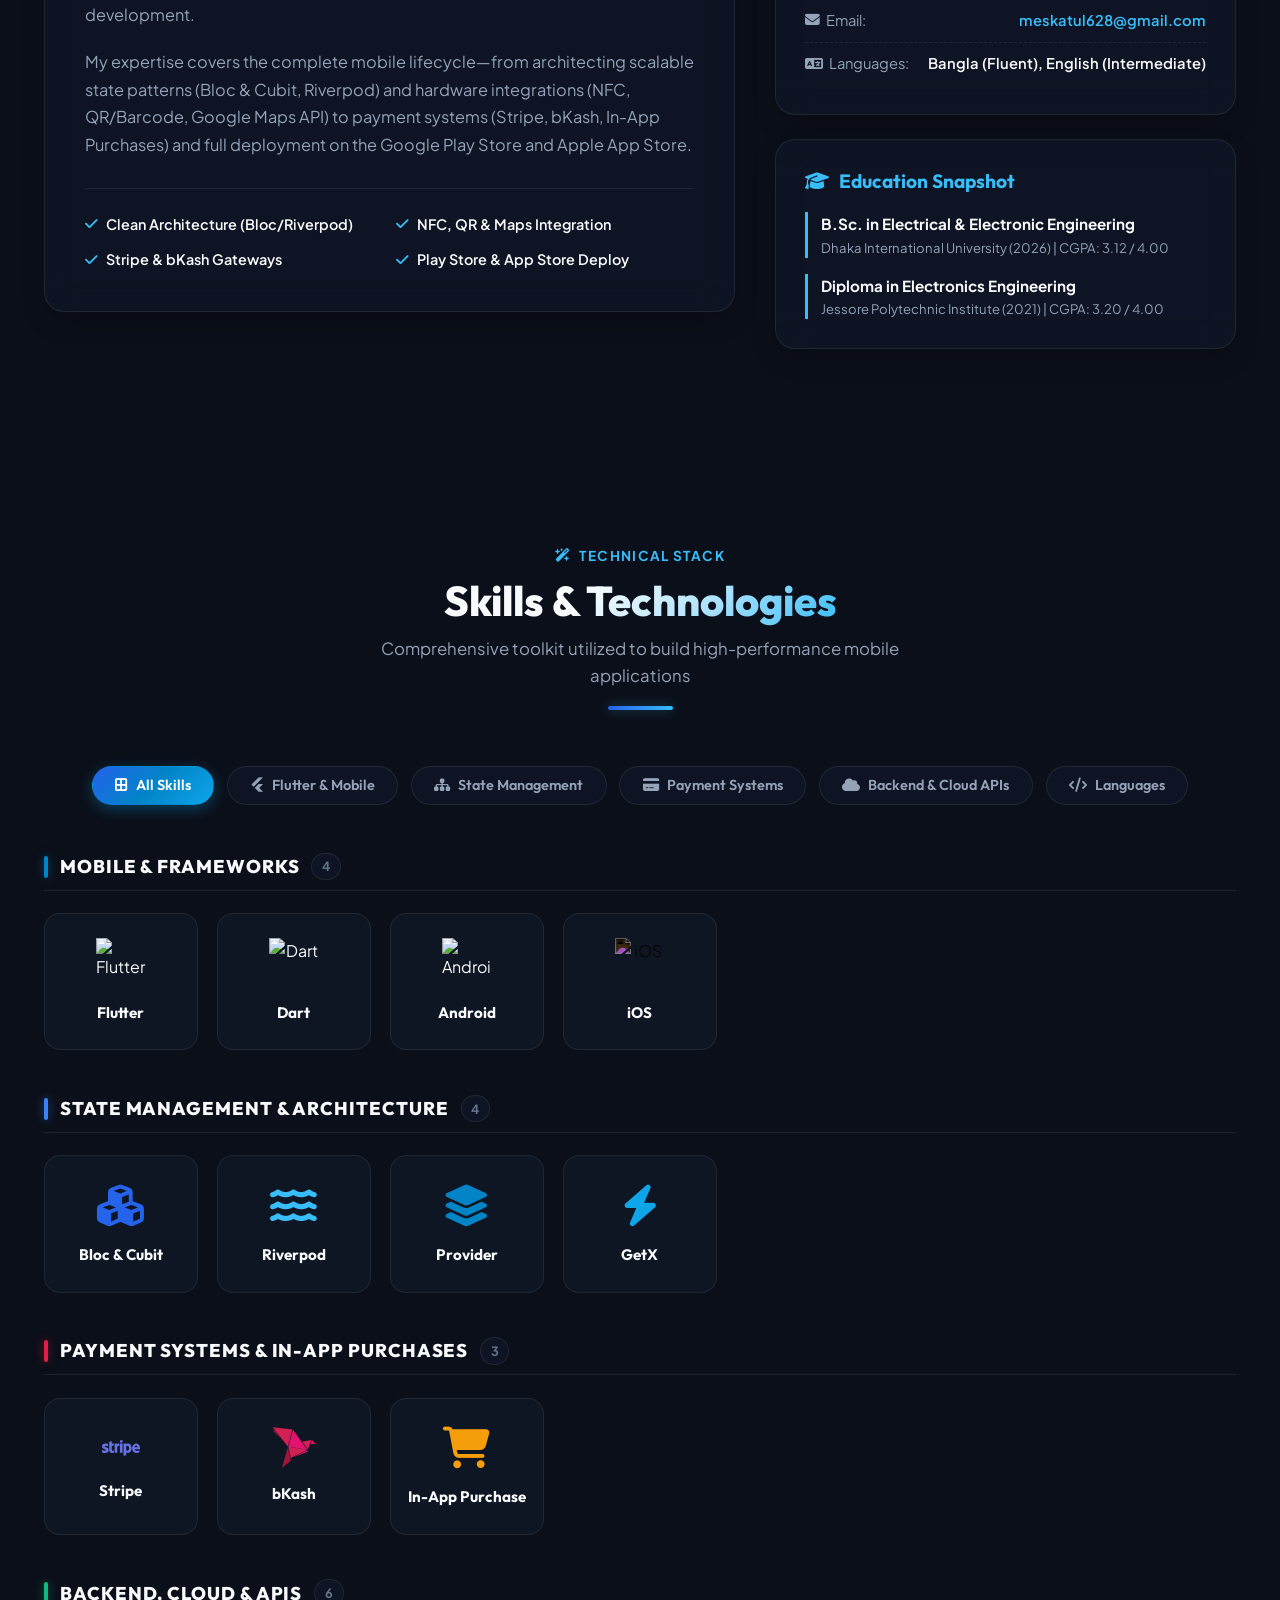
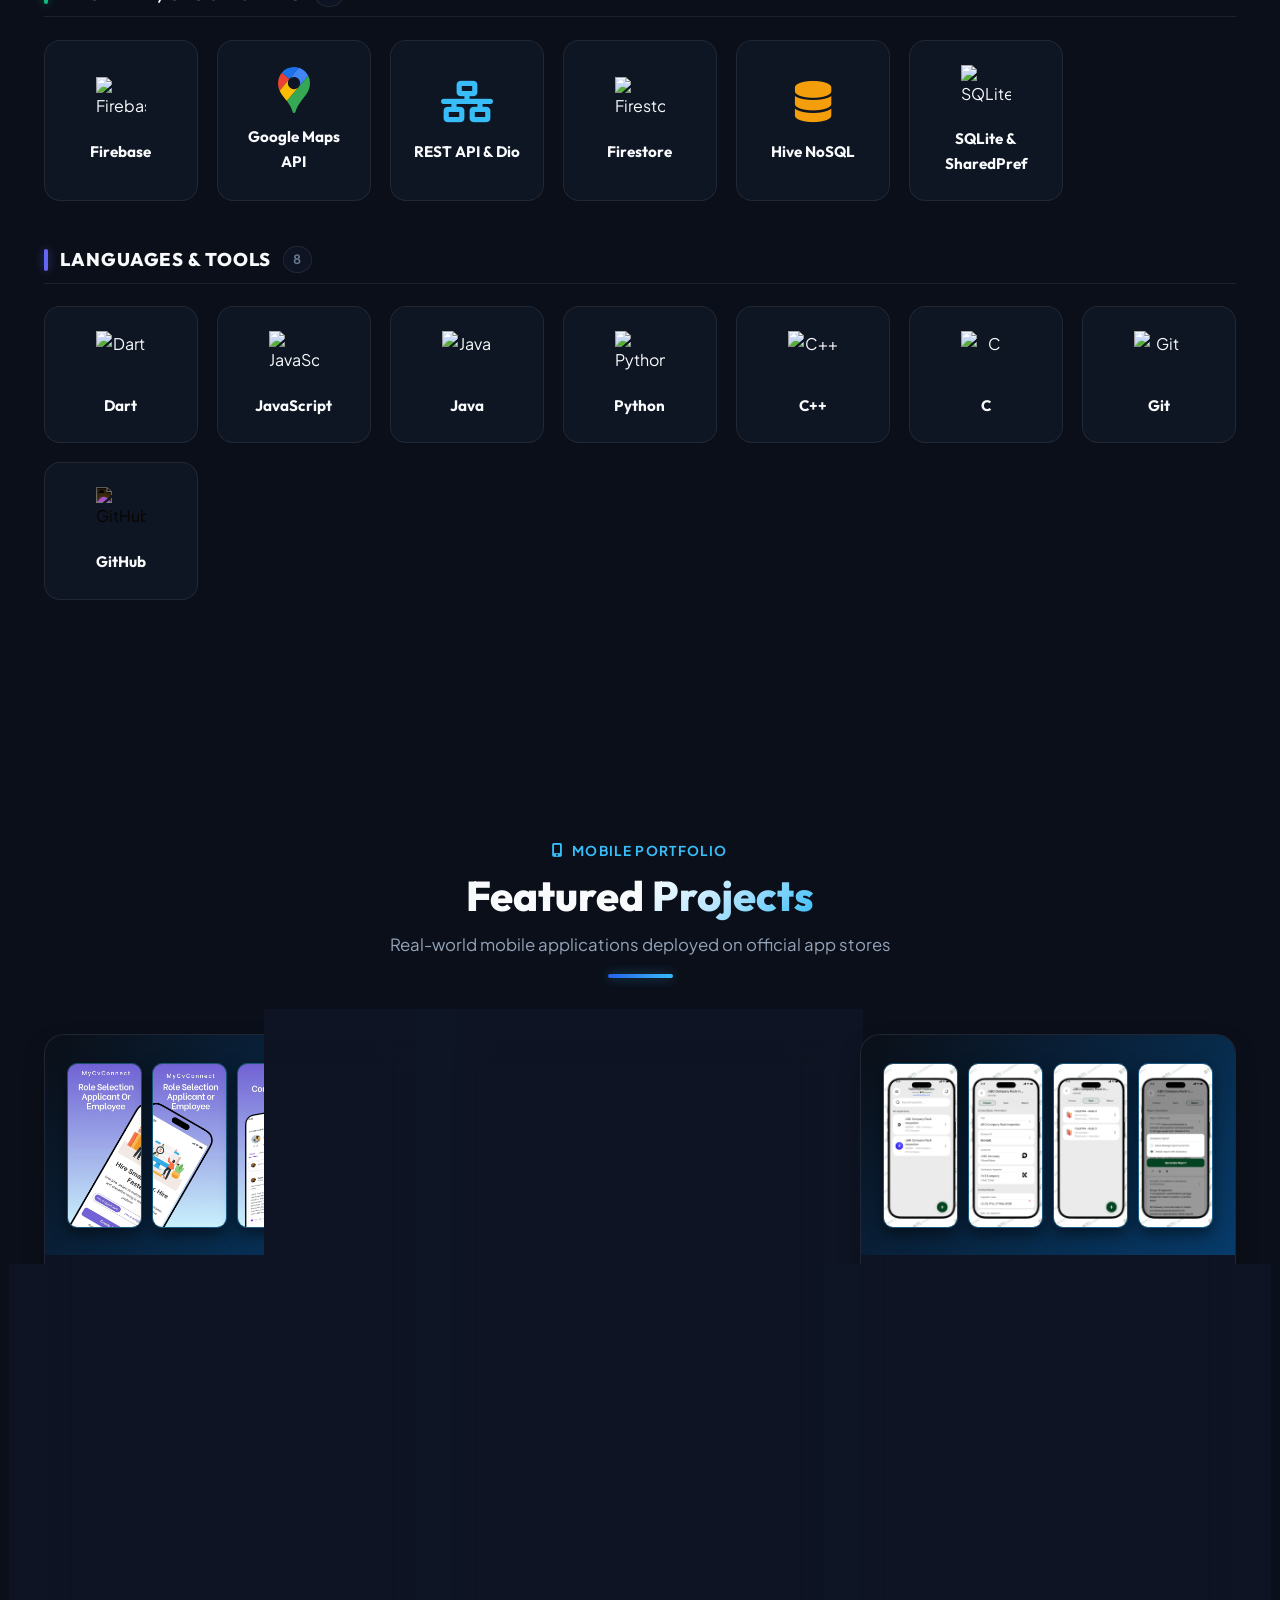
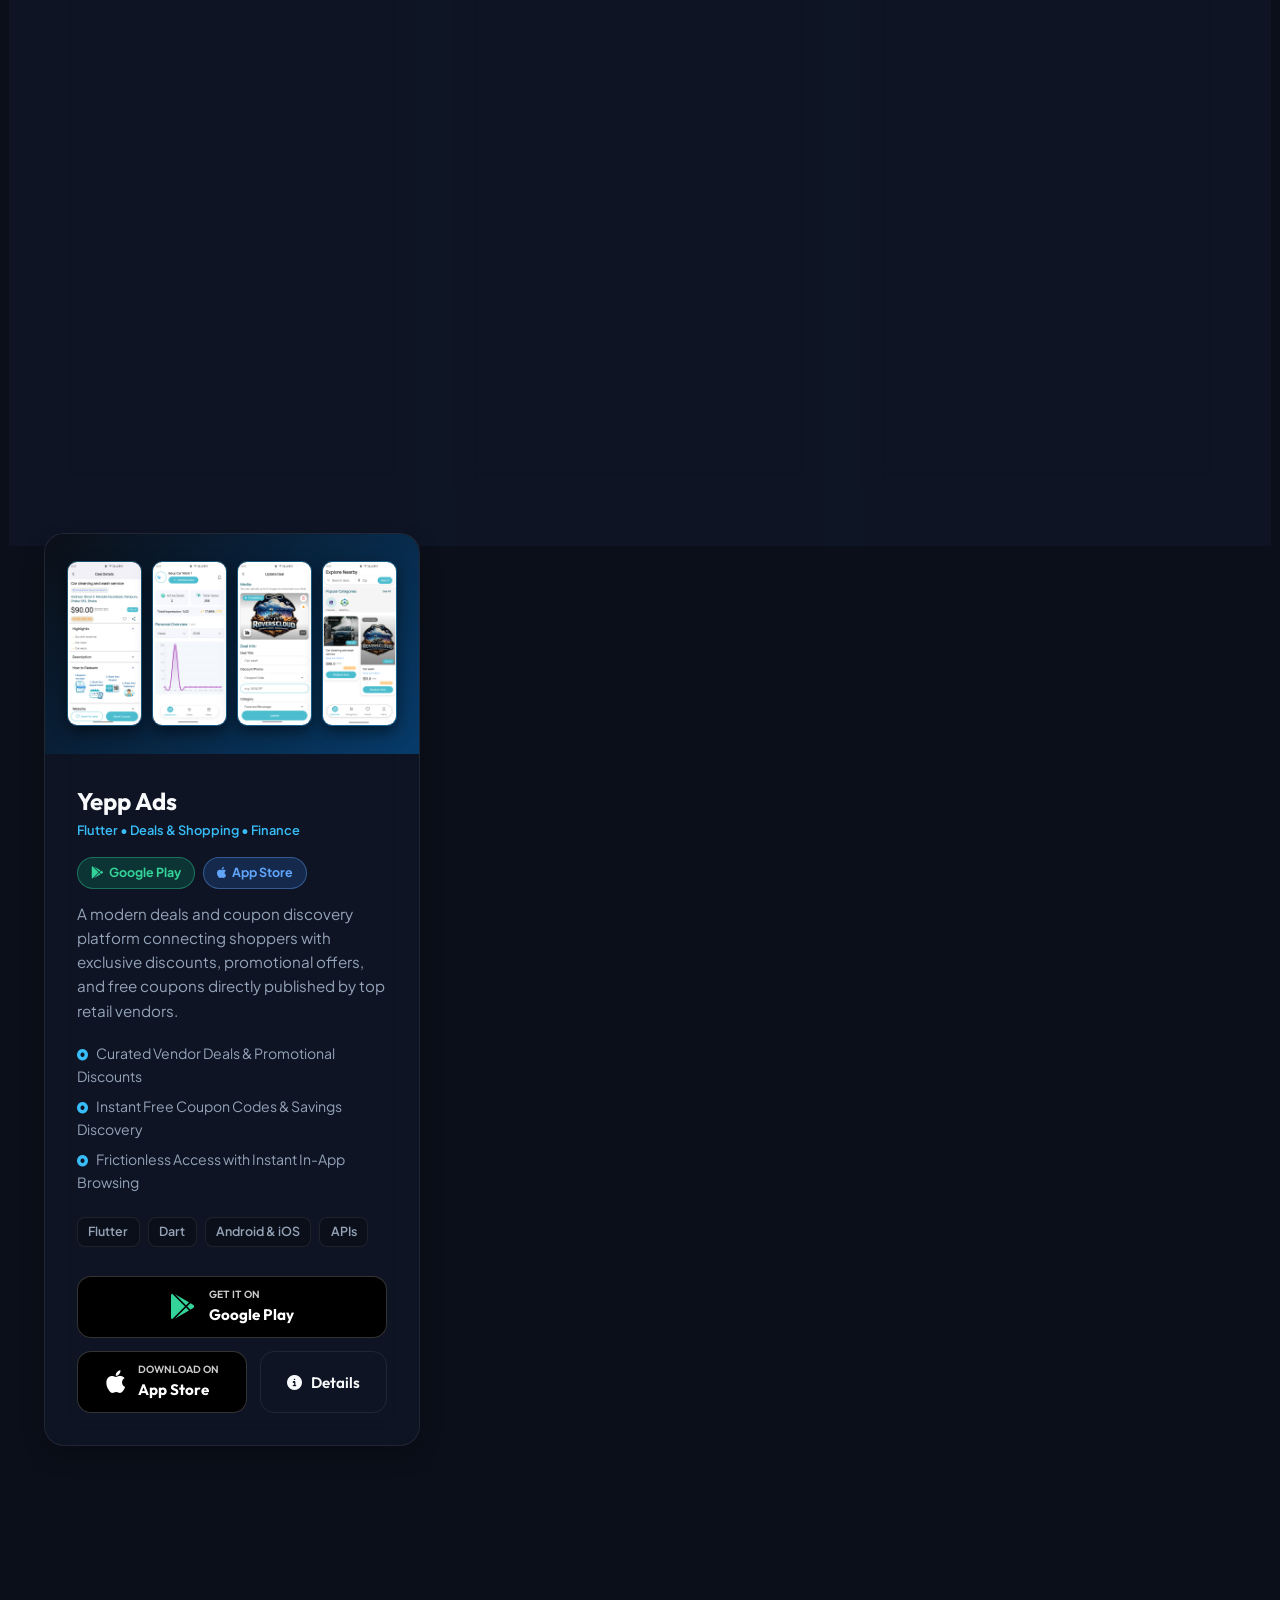
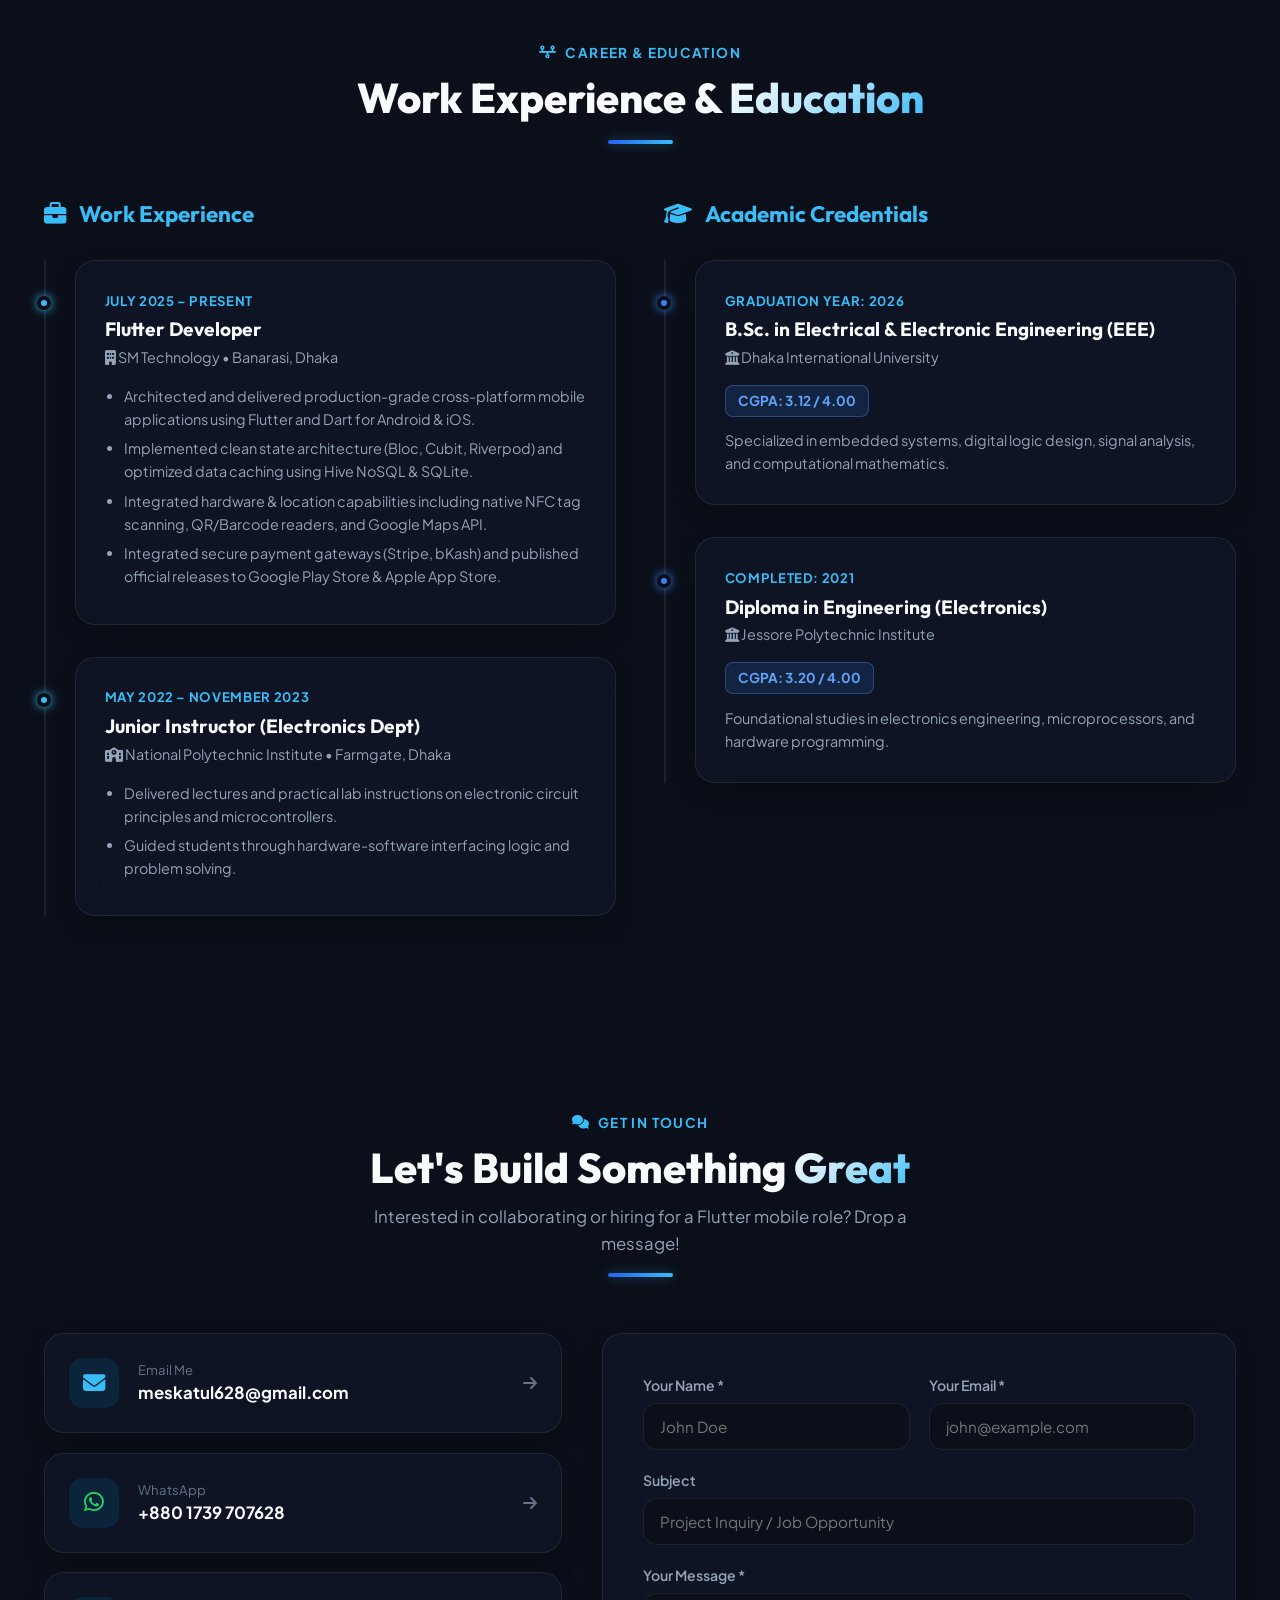
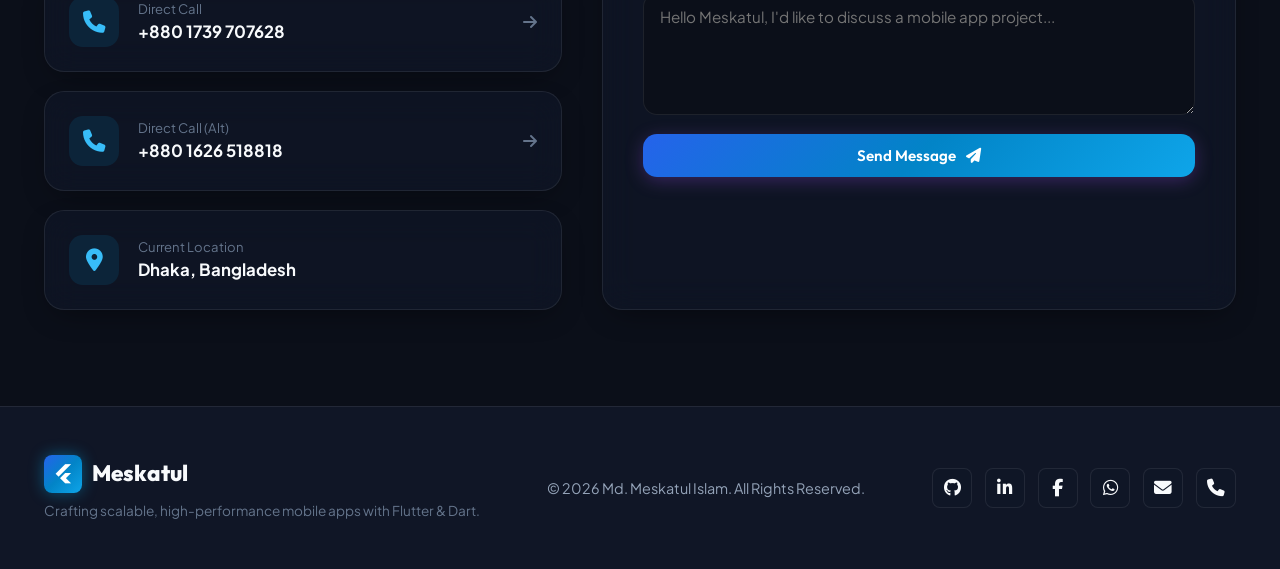
==== commit 901ed864: "feat: add resume PDF asset and update resume links to Google Drive" ====
--- a/index.html
+++ b/index.html
@@ -23,7 +23,7 @@
     <link rel="stylesheet" href="https://cdnjs.cloudflare.com/ajax/libs/font-awesome/6.5.1/css/all.min.css" crossorigin="anonymous" referrerpolicy="no-referrer" />
 
     <!-- Custom CSS -->
-    <link rel="stylesheet" href="style.css">
+    <link rel="stylesheet" href="style.css?v=2">
 </head>
 <body>
     <!-- Background Animated Shapes -->
@@ -37,7 +37,6 @@
     <header class="navbar" id="main-header">
         <div class="nav-container">
             <a href="#hero" class="brand-logo">
-                <span class="logo-icon"><i class="fa-brands fa-flutter"></i></span>
                 <span class="logo-text">Meskatul</span>
             </a>
 
@@ -56,8 +55,12 @@
                     <i class="fa-solid fa-sun icon-light"></i>
                 </button>
 
+                <a href="https://drive.google.com/file/d/1UNZRNy3ls4xVI83RO0rca_ndgD6ZBlLS/view?usp=sharing" target="_blank" rel="noopener noreferrer" class="btn btn-primary nav-cta" id="nav-resume-btn">
+                    <span>Resume</span>
+                </a>
+
                 <a href="#contact" class="btn btn-primary nav-cta">
-                    <span>Hire Me</span> <i class="fa-solid fa-paper-plane"></i>
+                    <span>Hire Me</span>
                 </a>
 
                 <button id="mobile-menu-toggle" class="hamburger" aria-label="Toggle Navigation Menu">
@@ -74,11 +77,6 @@
         <section class="hero-section" id="hero">
             <div class="container hero-container">
                 <div class="hero-content">
-                    <div class="badge-pill">
-                        <span class="pulse-dot"></span>
-                        <span>Available for New Opportunities</span>
-                    </div>
-
                     <h1 class="hero-title">
                         Hi, I'm <span class="gradient-text">Md. Meskatul Islam</span>
                     </h1>
@@ -112,9 +110,6 @@
                         <a href="mailto:meskatul628@gmail.com" class="btn btn-secondary">
                             <i class="fa-solid fa-envelope"></i> <span>Get In Touch</span>
                         </a>
-                        <a href="resume.html" target="_blank" class="btn btn-outline" id="cv-download-btn">
-                            <i class="fa-solid fa-file-pdf"></i> <span>Resume / CV</span>
-                        </a>
                     </div>
 
                     <div class="social-links-bar">
@@ -159,7 +154,6 @@
 
                         <!-- Floating Badge 2 -->
                         <div class="floating-badge badge-apps">
-                            <div class="badge-icon"><i class="fa-solid fa-rocket"></i></div>
                             <div class="badge-info">
                                 <span class="badge-title">Live Apps</span>
                                 <span class="badge-sub">Play & App Store</span>
--- a/style.css
+++ b/style.css
@@ -607,8 +607,16 @@
 .nav-actions {
     display: flex;
     align-items: center;
-    gap: 1rem;
-}
+    gap: 0.85rem;
+}
+
+.nav-actions .btn {
+    padding: 0.55rem 1.2rem;
+    font-size: 0.9rem;
+    font-weight: 600;
+}
+
+
 
 .theme-btn {
     background: var(--bg-card);
@@ -2017,7 +2025,8 @@
         right: 0;
     }
 
-    .nav-cta {
+    .nav-cta,
+    .nav-resume {
         display: none;
     }
 
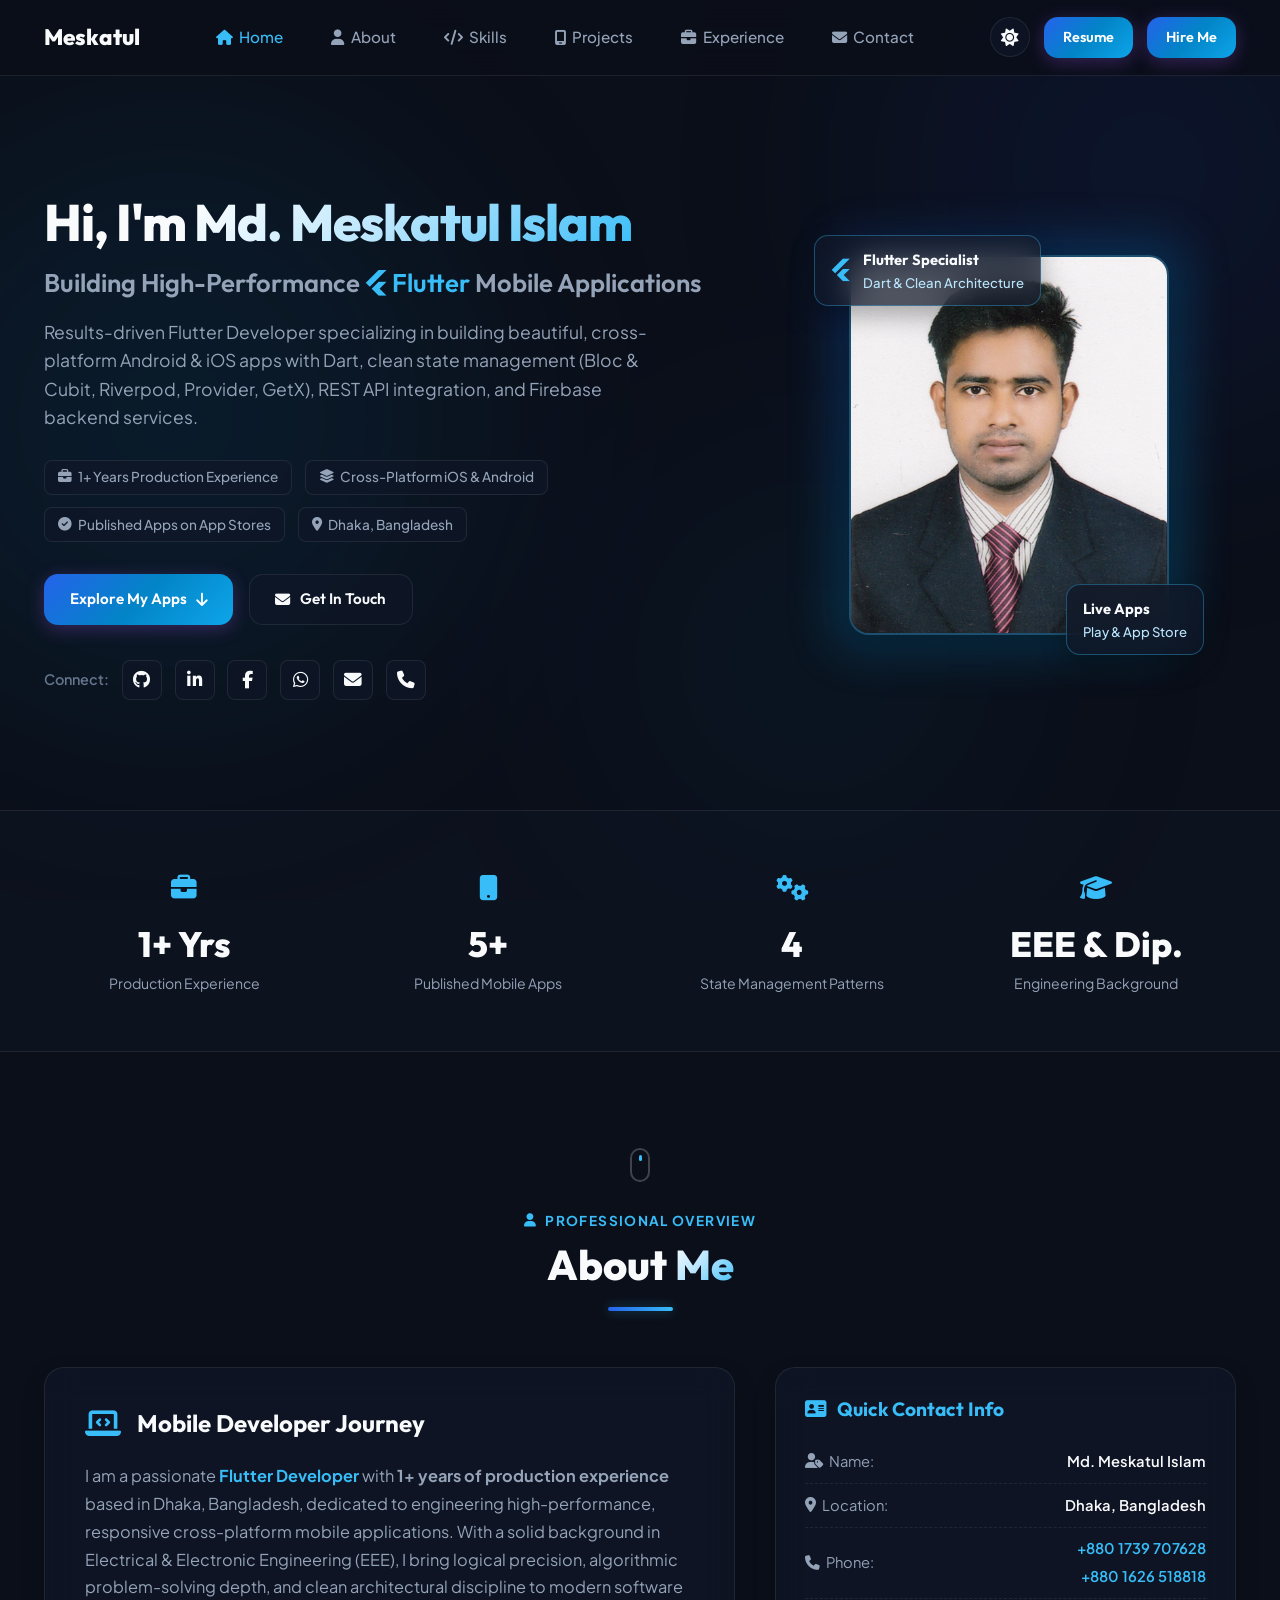
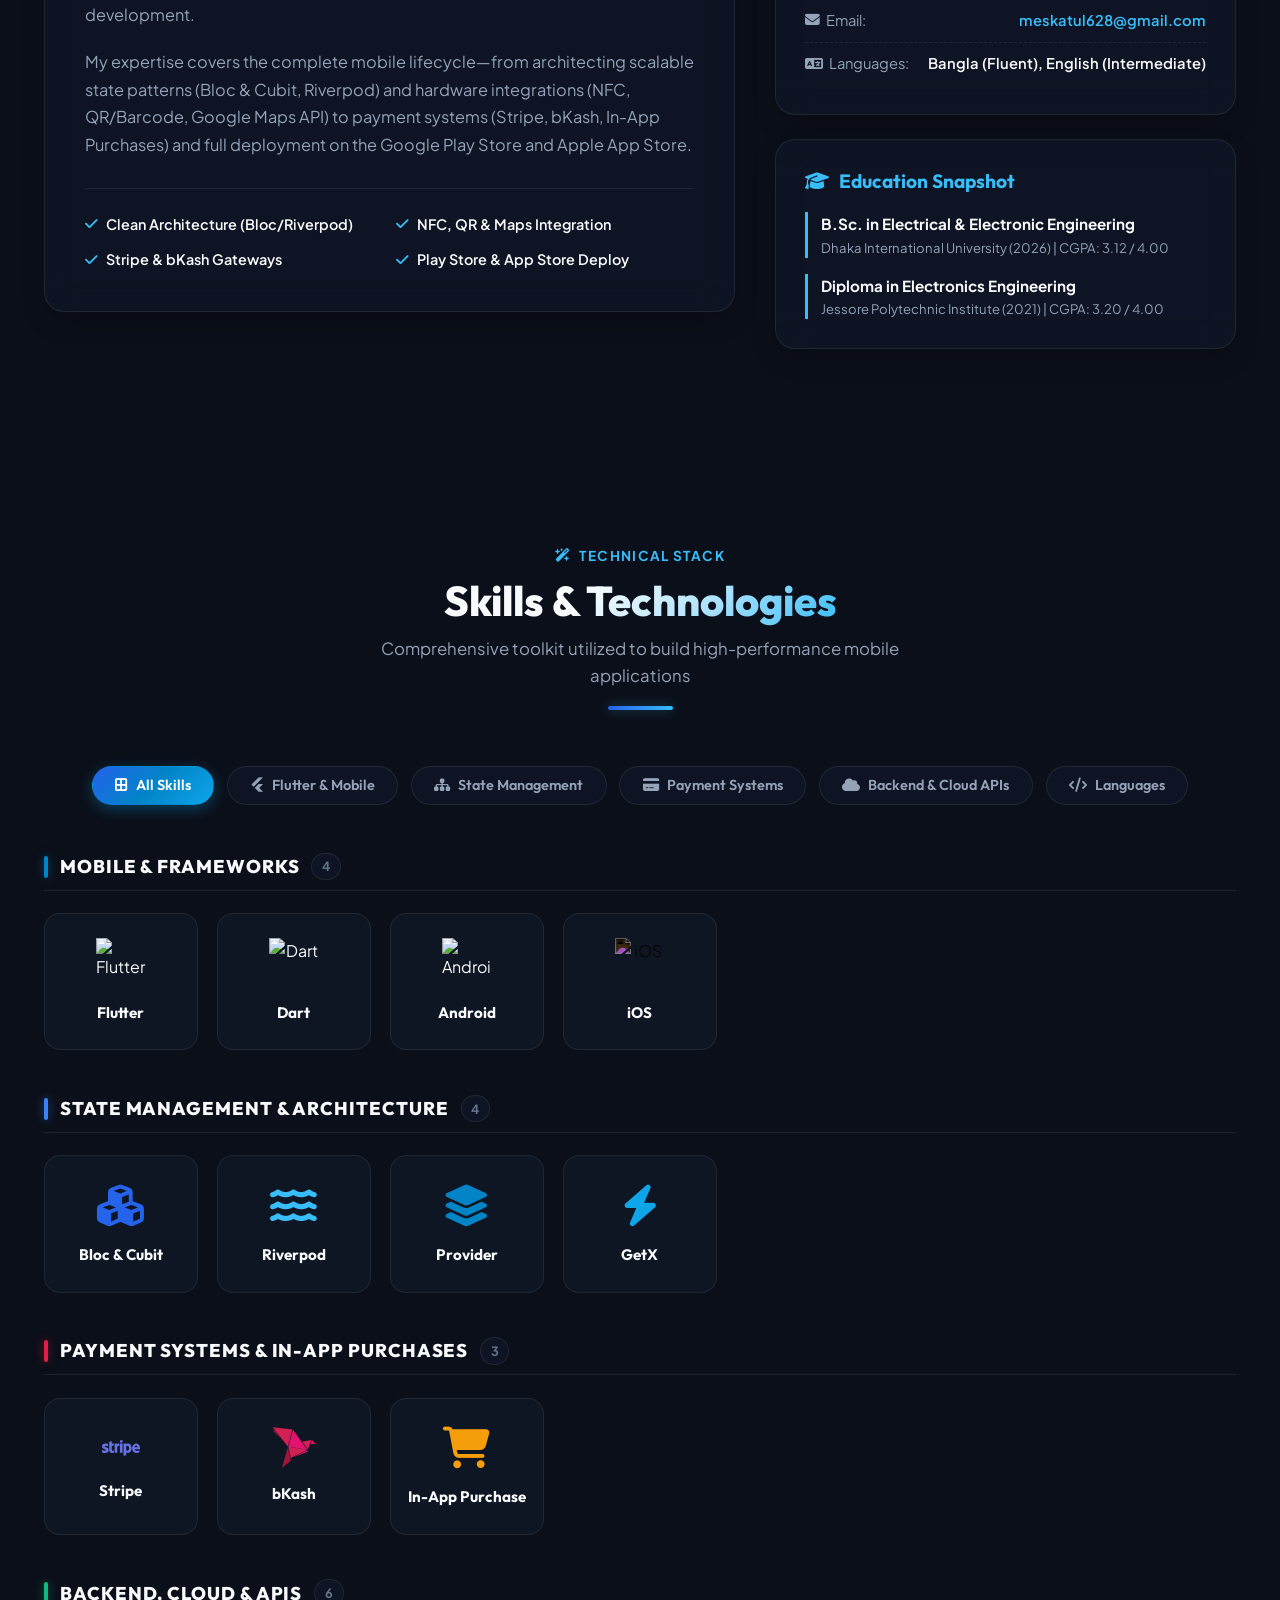
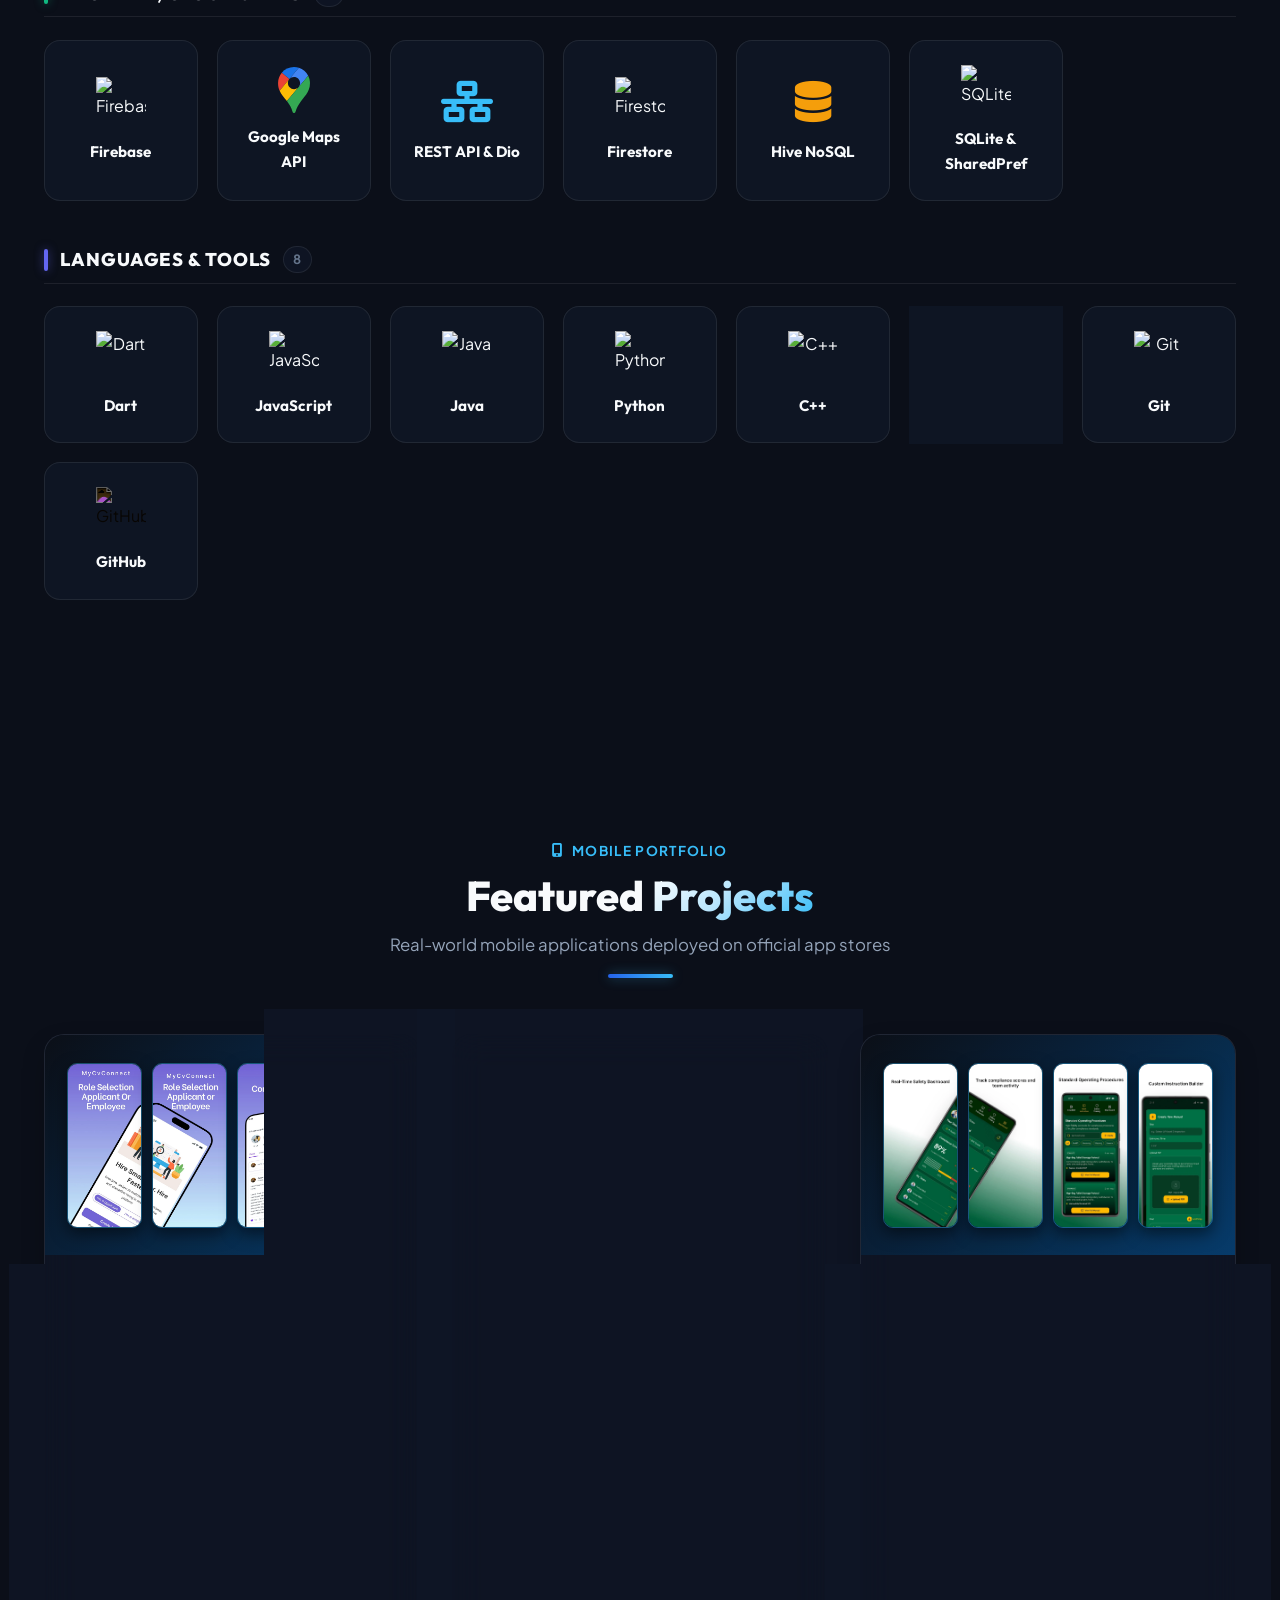
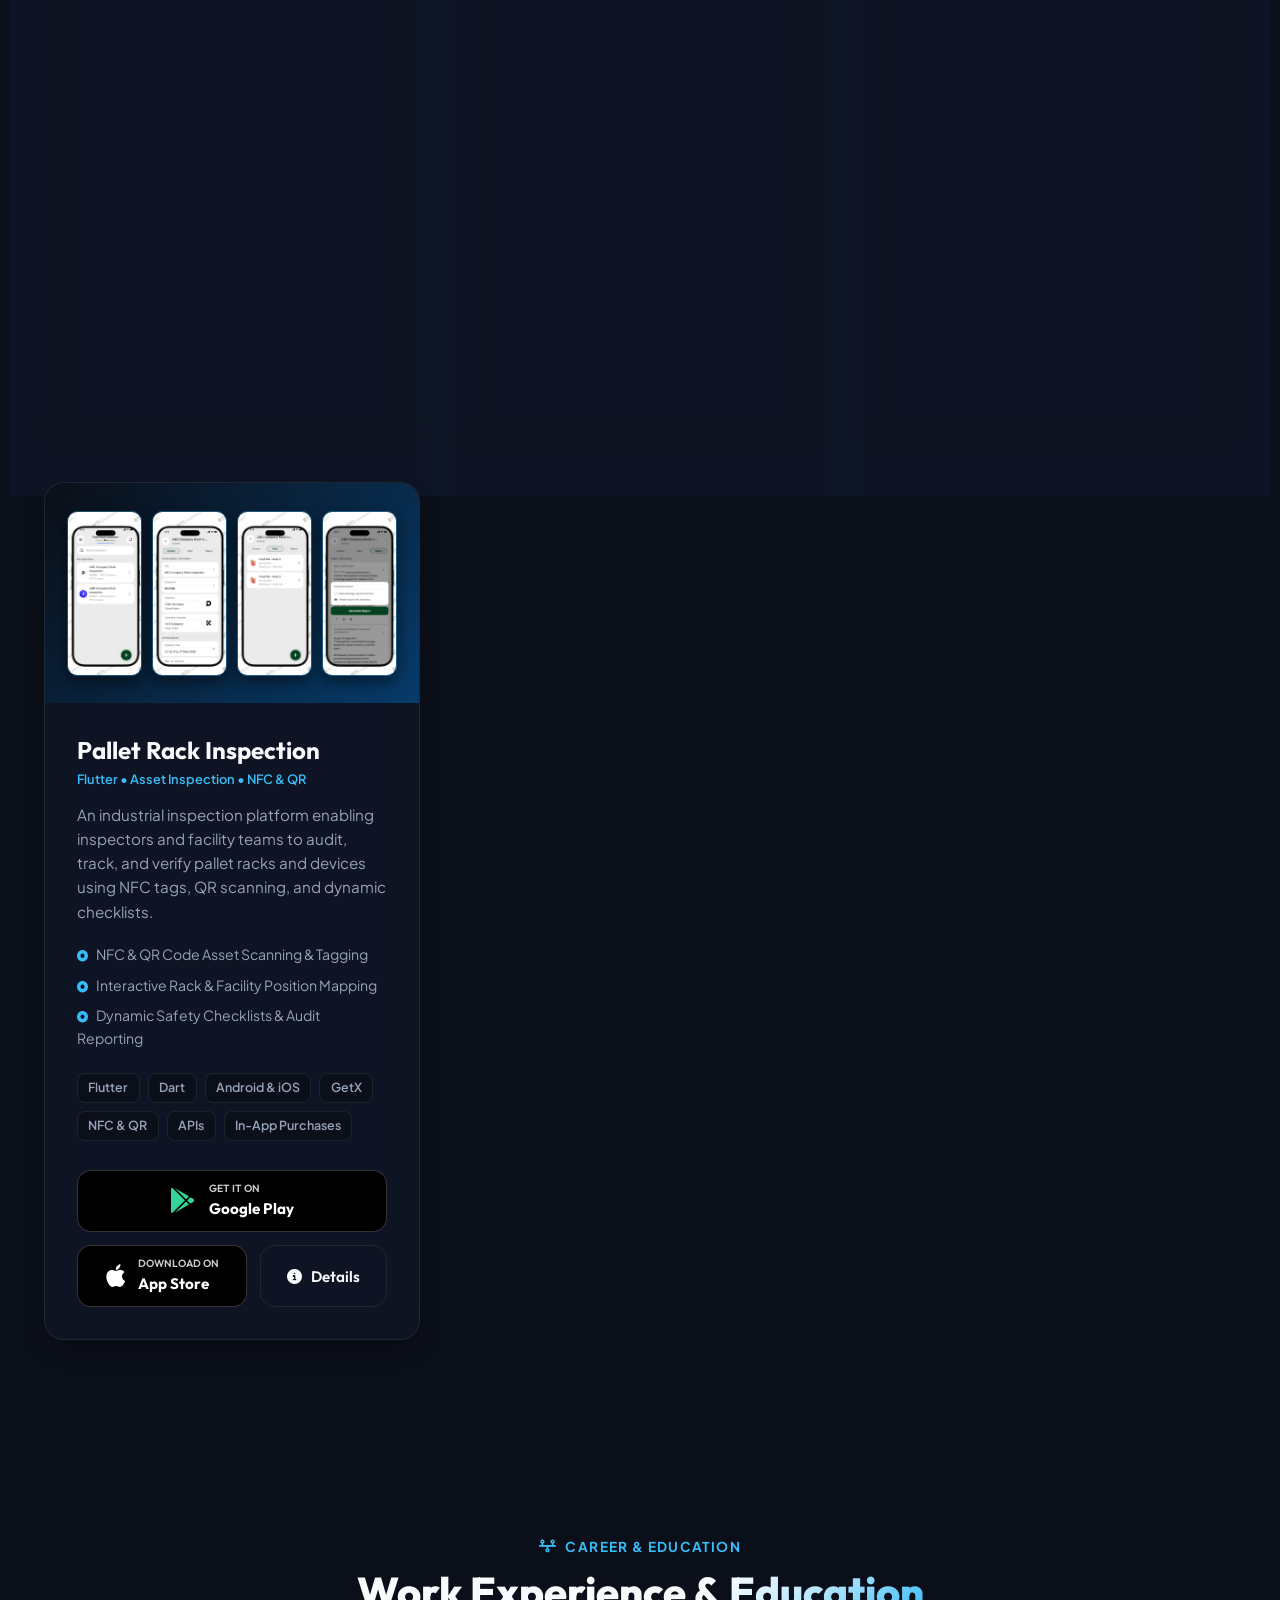
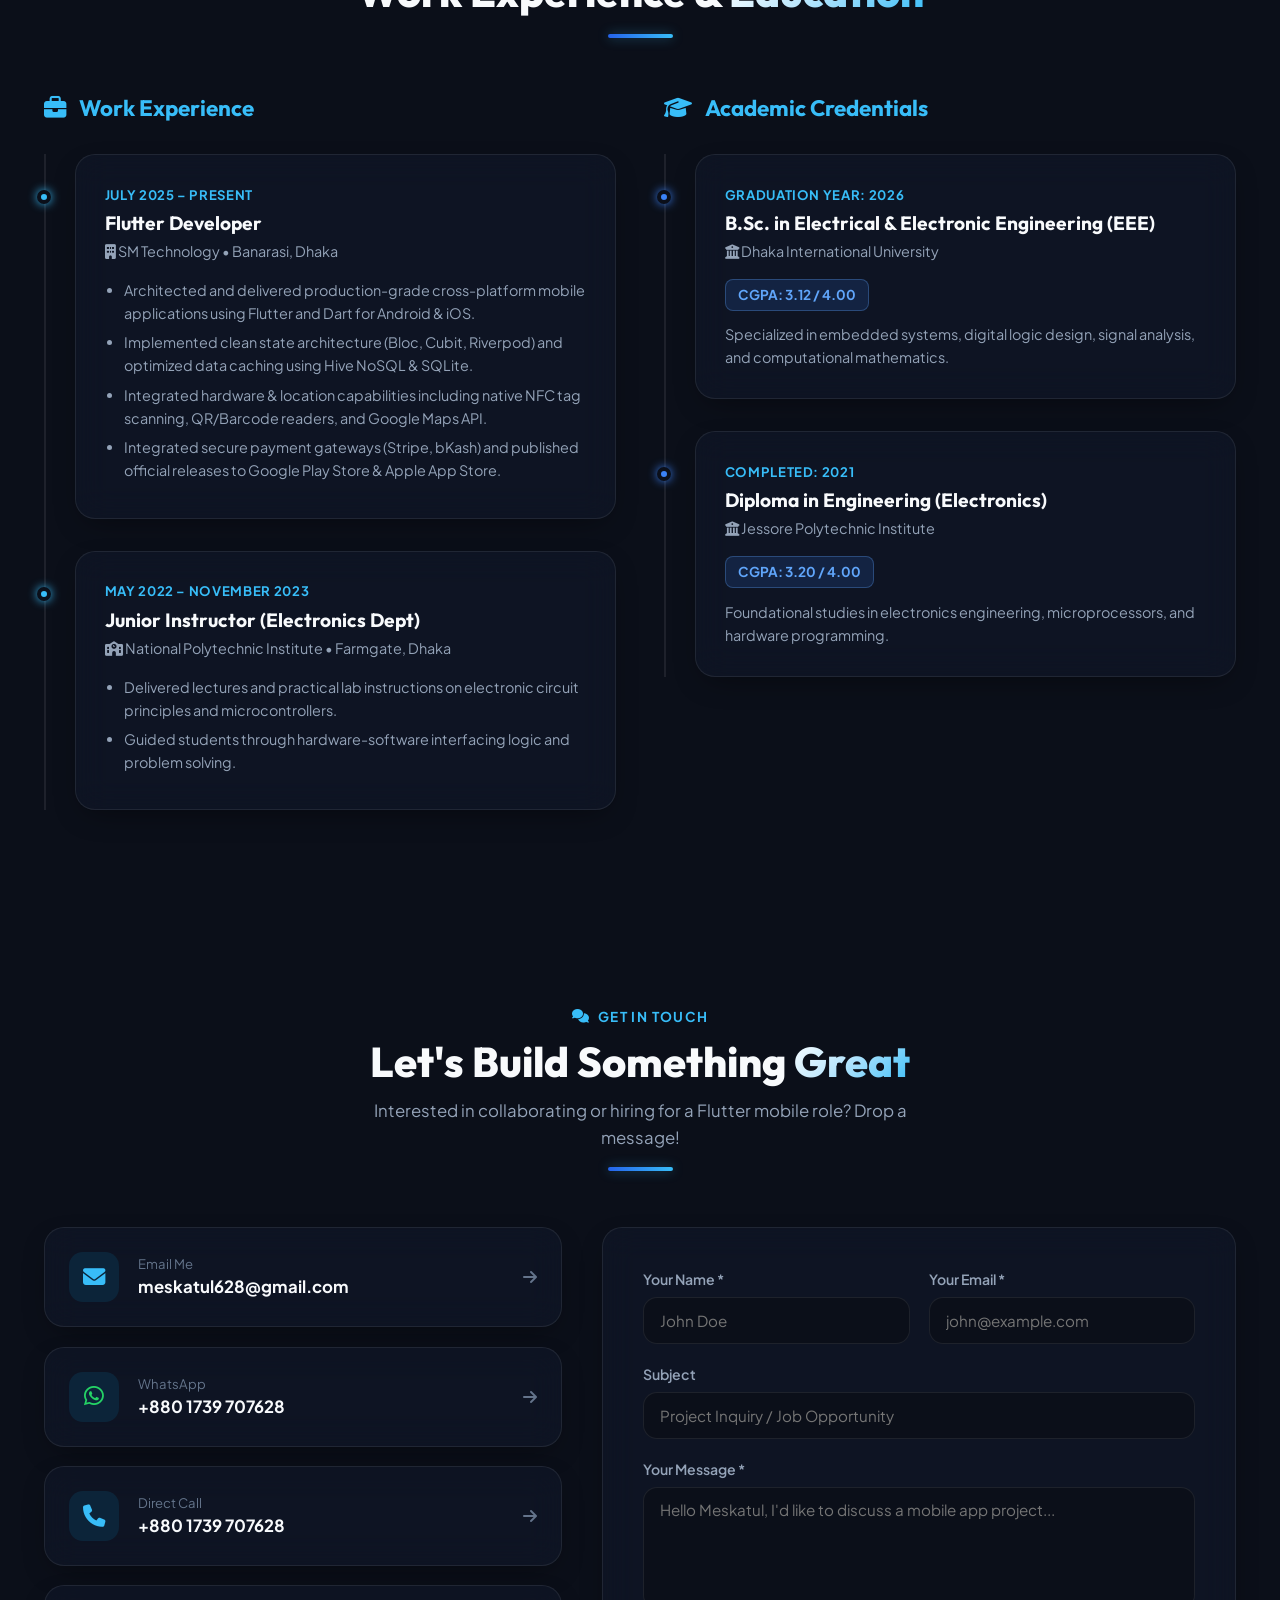
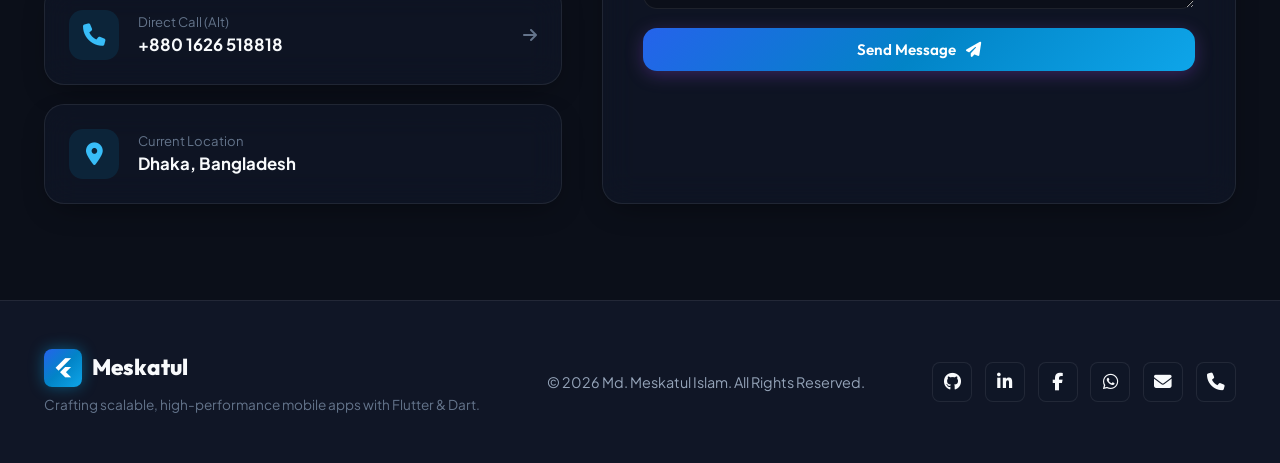
==== commit 0bac1e20: "feat: add Yepp Ads project and update portfolio items with in-app purchases and state management det" ====
--- a/index.html
+++ b/index.html
@@ -23,7 +23,7 @@
     <link rel="stylesheet" href="https://cdnjs.cloudflare.com/ajax/libs/font-awesome/6.5.1/css/all.min.css" crossorigin="anonymous" referrerpolicy="no-referrer" />
 
     <!-- Custom CSS -->
-    <link rel="stylesheet" href="style.css?v=2">
+    <link rel="stylesheet" href="style.css?v=3">
 </head>
 <body>
     <!-- Background Animated Shapes -->
@@ -55,7 +55,7 @@
                     <i class="fa-solid fa-sun icon-light"></i>
                 </button>
 
-                <a href="https://drive.google.com/file/d/1UNZRNy3ls4xVI83RO0rca_ndgD6ZBlLS/view?usp=sharing" target="_blank" rel="noopener noreferrer" class="btn btn-primary nav-cta" id="nav-resume-btn">
+                <a href="https://drive.google.com/file/d/1z9u0Q0MRj-EvKKoPv8Mn5sfdjF3A8HRd/view?usp=sharing" target="_blank" rel="noopener noreferrer" class="btn btn-primary nav-cta" id="nav-resume-btn">
                     <span>Resume</span>
                 </a>
 
@@ -483,10 +483,6 @@
                                     <h3 class="project-title">My CV Connect</h3>
                                     <span class="project-tag">Flutter • Job Tech • AI</span>
                                 </div>
-                                <div class="store-chips-group">
-                                    <span class="store-chip play-store"><i class="fa-brands fa-google-play"></i> Google Play</span>
-                                    <span class="store-chip app-store"><i class="fa-brands fa-apple"></i> App Store</span>
-                                </div>
                             </div>
 
                             <p class="project-description">
@@ -529,6 +525,64 @@
                         </div>
                     </div>
 
+                    <!-- Project: Yepp Ads -->
+                    <div class="project-card glass-card">
+                        <div class="project-banner project-screenshots-banner">
+                            <div class="screenshots-preview-row">
+                                <img src="assets/yeep ads/unnamed.webp" alt="Yepp Ads Screen 1" class="app-screenshot-thumb btn-details-modal" data-project="yeppads">
+                                <img src="assets/yeep ads/unnamed (1).webp" alt="Yepp Ads Screen 2" class="app-screenshot-thumb btn-details-modal" data-project="yeppads">
+                                <img src="assets/yeep ads/unnamed (2).webp" alt="Yepp Ads Screen 3" class="app-screenshot-thumb btn-details-modal" data-project="yeppads">
+                                <img src="assets/yeep ads/unnamed (4).webp" alt="Yepp Ads Screen 4" class="app-screenshot-thumb btn-details-modal" data-project="yeppads">
+                            </div>
+                        </div>
+
+                        <div class="project-content">
+                            <div class="project-header">
+                                <div>
+                                    <h3 class="project-title">Yepp Ads</h3>
+                                    <span class="project-tag">Flutter • Deals & Shopping • Finance</span>
+                                </div>
+                            </div>
+
+                            <p class="project-description">
+                                A modern deals and coupon discovery platform connecting shoppers with exclusive discounts, promotional offers, and free coupons directly published by top retail vendors.
+                            </p>
+
+                            <div class="feature-bullets">
+                                <div><i class="fa-solid fa-circle-dot"></i> Curated Vendor Deals & Promotional Discounts</div>
+                                <div><i class="fa-solid fa-circle-dot"></i> Instant Free Coupon Codes & Savings Discovery</div>
+                                <div><i class="fa-solid fa-circle-dot"></i> Frictionless Access with Instant In-App Browsing</div>
+                            </div>
+
+                            <div class="tech-stack-chips">
+                                <span>Flutter</span>
+                                <span>Dart</span>
+                                <span>Android & iOS</span>
+                                <span>APIs</span>
+                            </div>
+
+                            <div class="project-actions" style="flex-wrap: wrap;">
+                                <a href="https://play.google.com/store/apps/details?id=agency.beuptech.yepp" target="_blank" rel="noopener noreferrer" class="btn btn-store google-play">
+                                    <i class="fa-brands fa-google-play"></i>
+                                    <div>
+                                        <span class="btn-sub">GET IT ON</span>
+                                        <span class="btn-main">Google Play</span>
+                                    </div>
+                                </a>
+                                <a href="https://apps.apple.com/us/app/yepp-ads/id6760607013" target="_blank" rel="noopener noreferrer" class="btn btn-store apple-store">
+                                    <i class="fa-brands fa-apple"></i>
+                                    <div>
+                                        <span class="btn-sub">Download on</span>
+                                        <span class="btn-main">App Store</span>
+                                    </div>
+                                </a>
+                                <button class="btn btn-outline btn-details-modal" data-project="yeppads">
+                                    <i class="fa-solid fa-circle-info"></i> Details
+                                </button>
+                            </div>
+                        </div>
+                    </div>
+
                     <!-- Project: Warehouse Safety Manager -->
                     <div class="project-card glass-card">
                         <div class="project-banner project-screenshots-banner">
@@ -546,11 +600,6 @@
                                     <h3 class="project-title">Warehouse Safety Manager</h3>
                                     <span class="project-tag">Flutter • Safety Tech • Multiplatform</span>
                                 </div>
-                                <div class="store-chips-group">
-                                    <span class="store-chip play-store"><i class="fa-brands fa-google-play"></i> Google Play</span>
-                                    <span class="store-chip app-store"><i class="fa-brands fa-apple"></i> App Store</span>
-                                    <span class="store-chip mac-chip"><i class="fa-brands fa-apple"></i> macOS</span>
-                                </div>
                             </div>
 
                             <p class="project-description">
@@ -566,6 +615,8 @@
                             <div class="tech-stack-chips">
                                 <span>Flutter</span>
                                 <span>Dart</span>
+                                <span>BLoC Pattern</span>
+                                <span>In-App Purchases</span>
                                 <span>Android, iOS & macOS</span>
                                 <span>APIs</span>
                             </div>
@@ -616,10 +667,6 @@
                                     <h3 class="project-title">Pallet Rack Inspection</h3>
                                     <span class="project-tag">Flutter • Asset Inspection • NFC & QR</span>
                                 </div>
-                                <div class="store-chips-group">
-                                    <span class="store-chip play-store"><i class="fa-brands fa-google-play"></i> Google Play</span>
-                                    <span class="store-chip app-store"><i class="fa-brands fa-apple"></i> App Store</span>
-                                </div>
                             </div>
 
                             <p class="project-description">
@@ -636,8 +683,10 @@
                                 <span>Flutter</span>
                                 <span>Dart</span>
                                 <span>Android & iOS</span>
+                                <span>GetX</span>
                                 <span>NFC & QR</span>
                                 <span>APIs</span>
+                                <span>In-App Purchases</span>
                             </div>
 
                             <div class="project-actions" style="flex-wrap: wrap;">
@@ -661,68 +710,6 @@
                             </div>
                         </div>
                     </div>
-
-                    <!-- Project: Yepp Ads -->
-                    <div class="project-card glass-card">
-                        <div class="project-banner project-screenshots-banner">
-                            <div class="screenshots-preview-row">
-                                <img src="assets/yeep ads/unnamed.webp" alt="Yepp Ads Screen 1" class="app-screenshot-thumb btn-details-modal" data-project="yeppads">
-                                <img src="assets/yeep ads/unnamed (1).webp" alt="Yepp Ads Screen 2" class="app-screenshot-thumb btn-details-modal" data-project="yeppads">
-                                <img src="assets/yeep ads/unnamed (2).webp" alt="Yepp Ads Screen 3" class="app-screenshot-thumb btn-details-modal" data-project="yeppads">
-                                <img src="assets/yeep ads/unnamed (4).webp" alt="Yepp Ads Screen 4" class="app-screenshot-thumb btn-details-modal" data-project="yeppads">
-                            </div>
-                        </div>
-
-                        <div class="project-content">
-                            <div class="project-header">
-                                <div>
-                                    <h3 class="project-title">Yepp Ads</h3>
-                                    <span class="project-tag">Flutter • Deals & Shopping • Finance</span>
-                                </div>
-                                <div class="store-chips-group">
-                                    <span class="store-chip play-store"><i class="fa-brands fa-google-play"></i> Google Play</span>
-                                    <span class="store-chip app-store"><i class="fa-brands fa-apple"></i> App Store</span>
-                                </div>
-                            </div>
-
-                            <p class="project-description">
-                                A modern deals and coupon discovery platform connecting shoppers with exclusive discounts, promotional offers, and free coupons directly published by top retail vendors.
-                            </p>
-
-                            <div class="feature-bullets">
-                                <div><i class="fa-solid fa-circle-dot"></i> Curated Vendor Deals & Promotional Discounts</div>
-                                <div><i class="fa-solid fa-circle-dot"></i> Instant Free Coupon Codes & Savings Discovery</div>
-                                <div><i class="fa-solid fa-circle-dot"></i> Frictionless Access with Instant In-App Browsing</div>
-                            </div>
-
-                            <div class="tech-stack-chips">
-                                <span>Flutter</span>
-                                <span>Dart</span>
-                                <span>Android & iOS</span>
-                                <span>APIs</span>
-                            </div>
-
-                            <div class="project-actions" style="flex-wrap: wrap;">
-                                <a href="https://play.google.com/store/apps/details?id=agency.beuptech.yepp" target="_blank" rel="noopener noreferrer" class="btn btn-store google-play">
-                                    <i class="fa-brands fa-google-play"></i>
-                                    <div>
-                                        <span class="btn-sub">GET IT ON</span>
-                                        <span class="btn-main">Google Play</span>
-                                    </div>
-                                </a>
-                                <a href="https://apps.apple.com/us/app/yepp-ads/id6760607013" target="_blank" rel="noopener noreferrer" class="btn btn-store apple-store">
-                                    <i class="fa-brands fa-apple"></i>
-                                    <div>
-                                        <span class="btn-sub">Download on</span>
-                                        <span class="btn-main">App Store</span>
-                                    </div>
-                                </a>
-                                <button class="btn btn-outline btn-details-modal" data-project="yeppads">
-                                    <i class="fa-solid fa-circle-info"></i> Details
-                                </button>
-                            </div>
-                        </div>
-                    </div>
                 </div>
             </div>
         </section>
@@ -932,6 +919,6 @@
     </footer>
 
     <!-- Custom Script -->
-    <script src="script.js?v=3.3"></script>
+    <script src="script.js?v=3.6"></script>
 </body>
 </html>
--- a/style.css
+++ b/style.css
@@ -1530,6 +1530,8 @@
 }
 
 .project-tag {
+    display: block;
+    margin-top: 0.25rem;
     font-size: 0.8rem;
     font-weight: 600;
     color: var(--flutter-cyan);
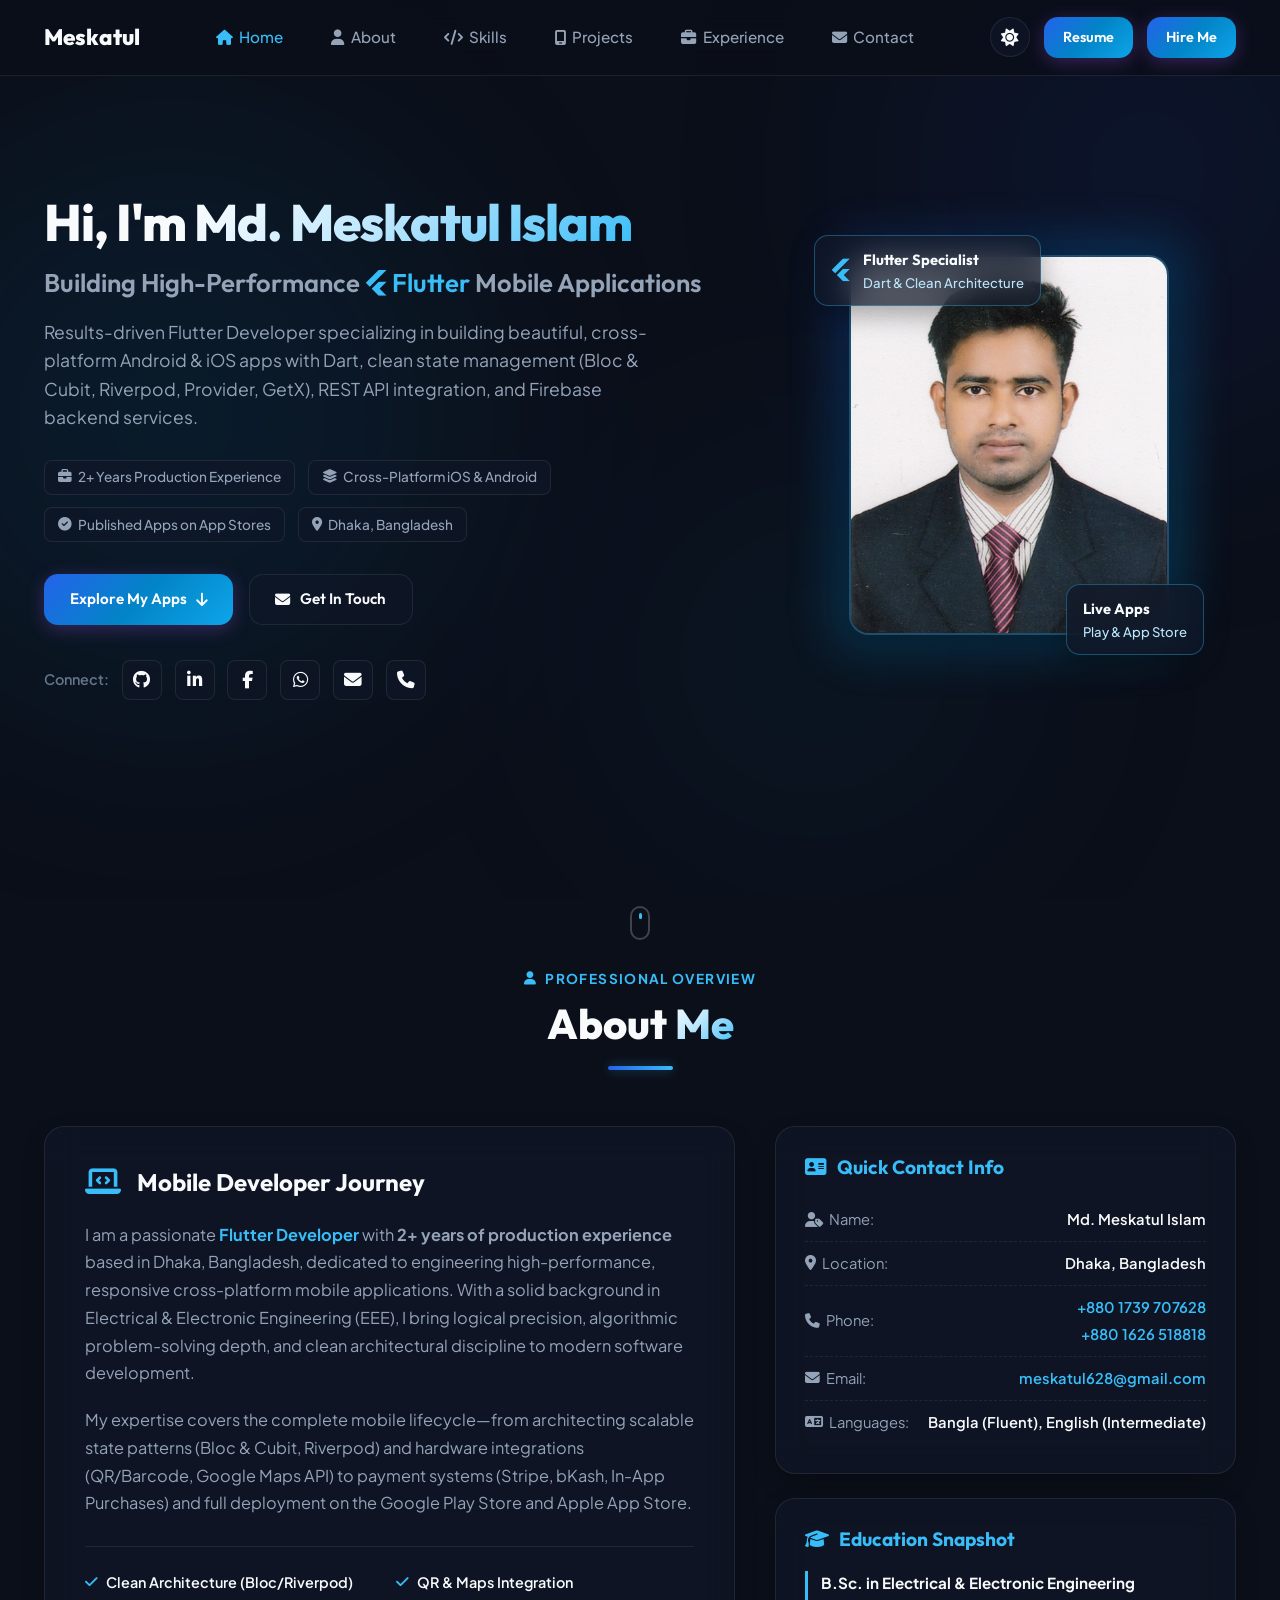
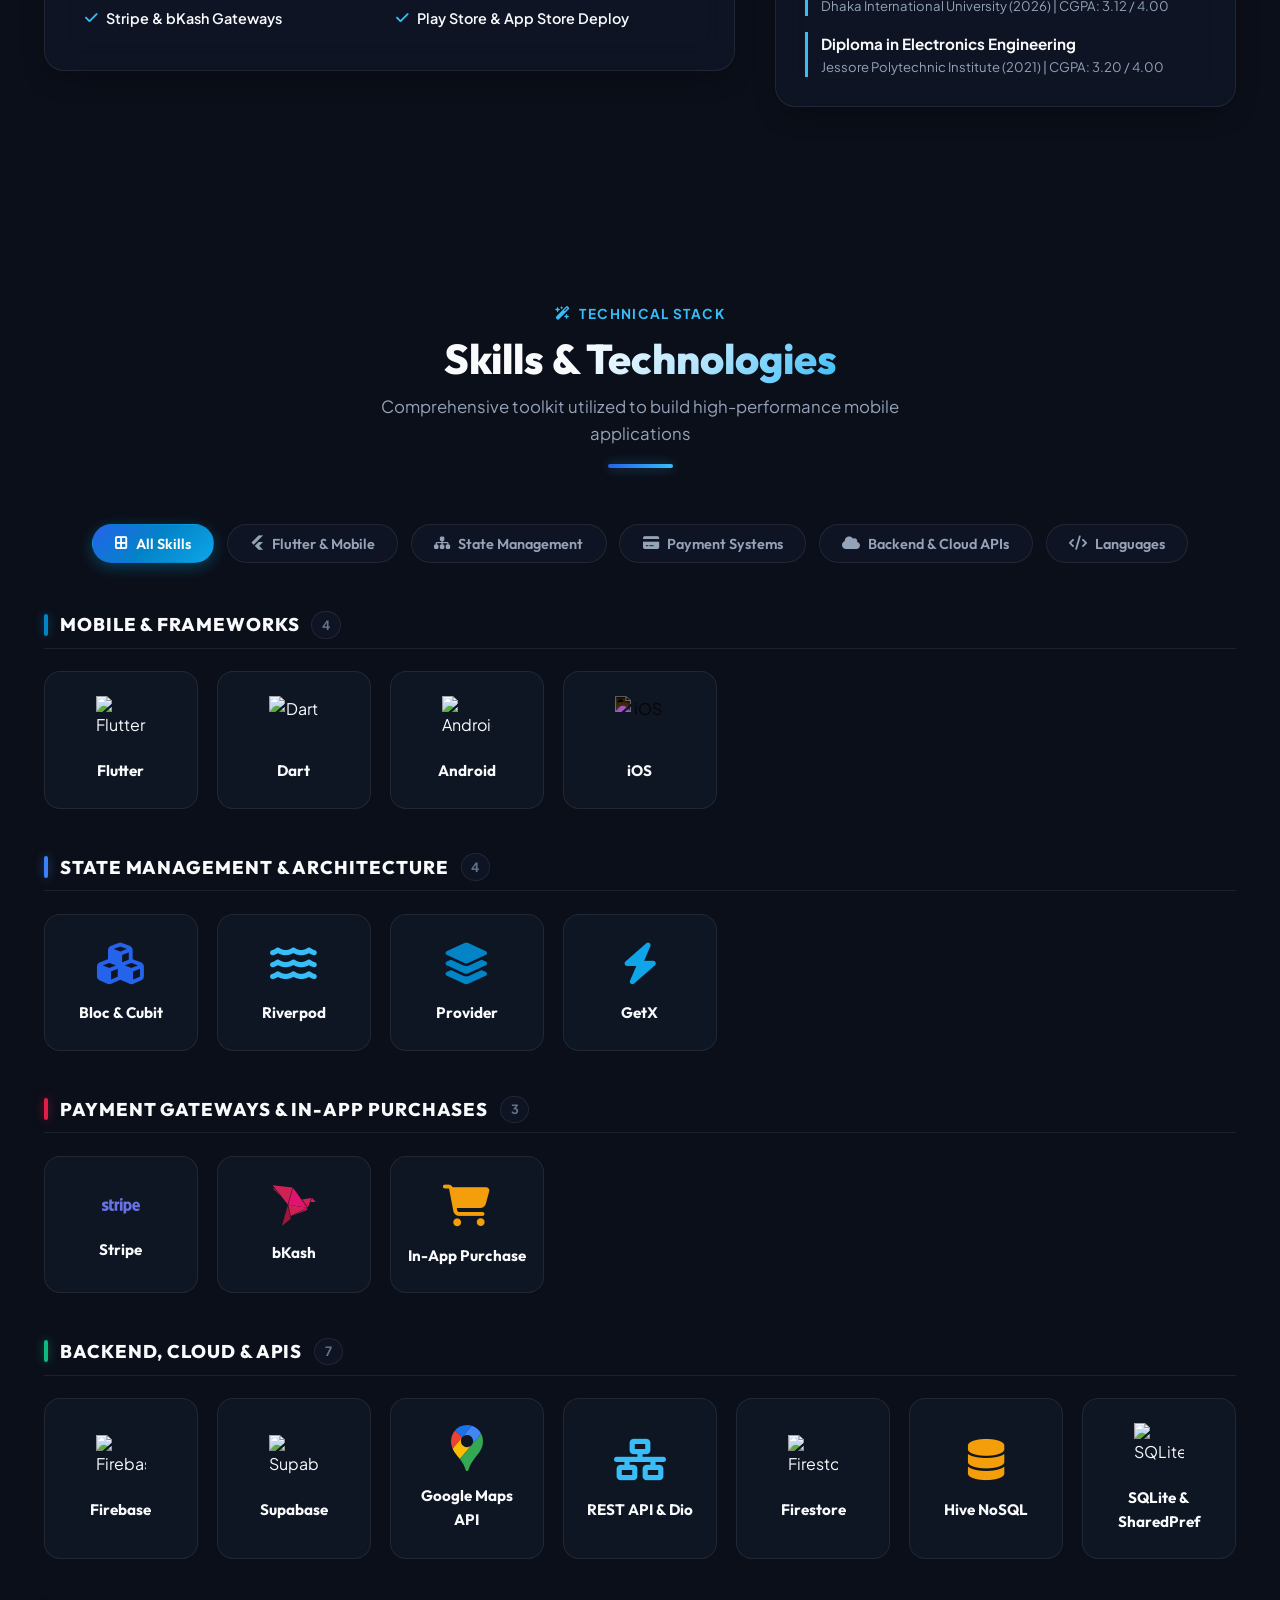
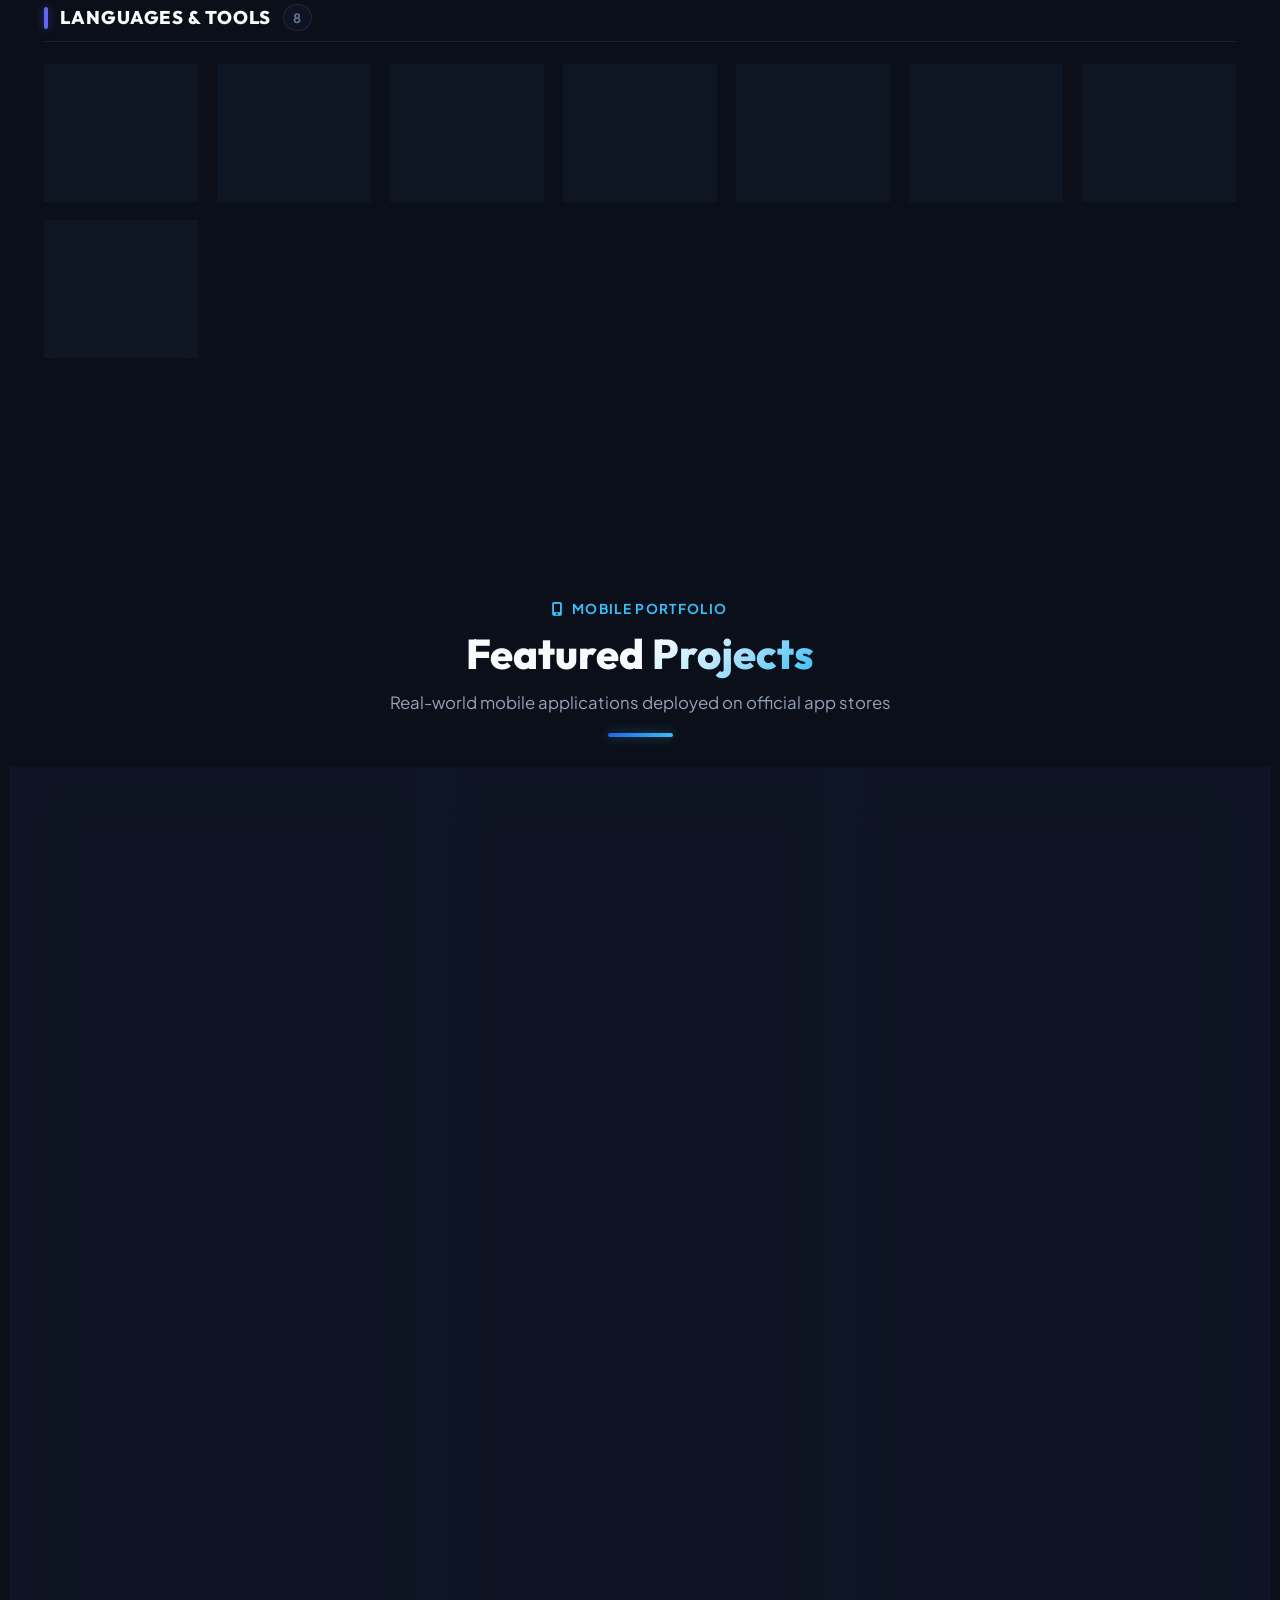
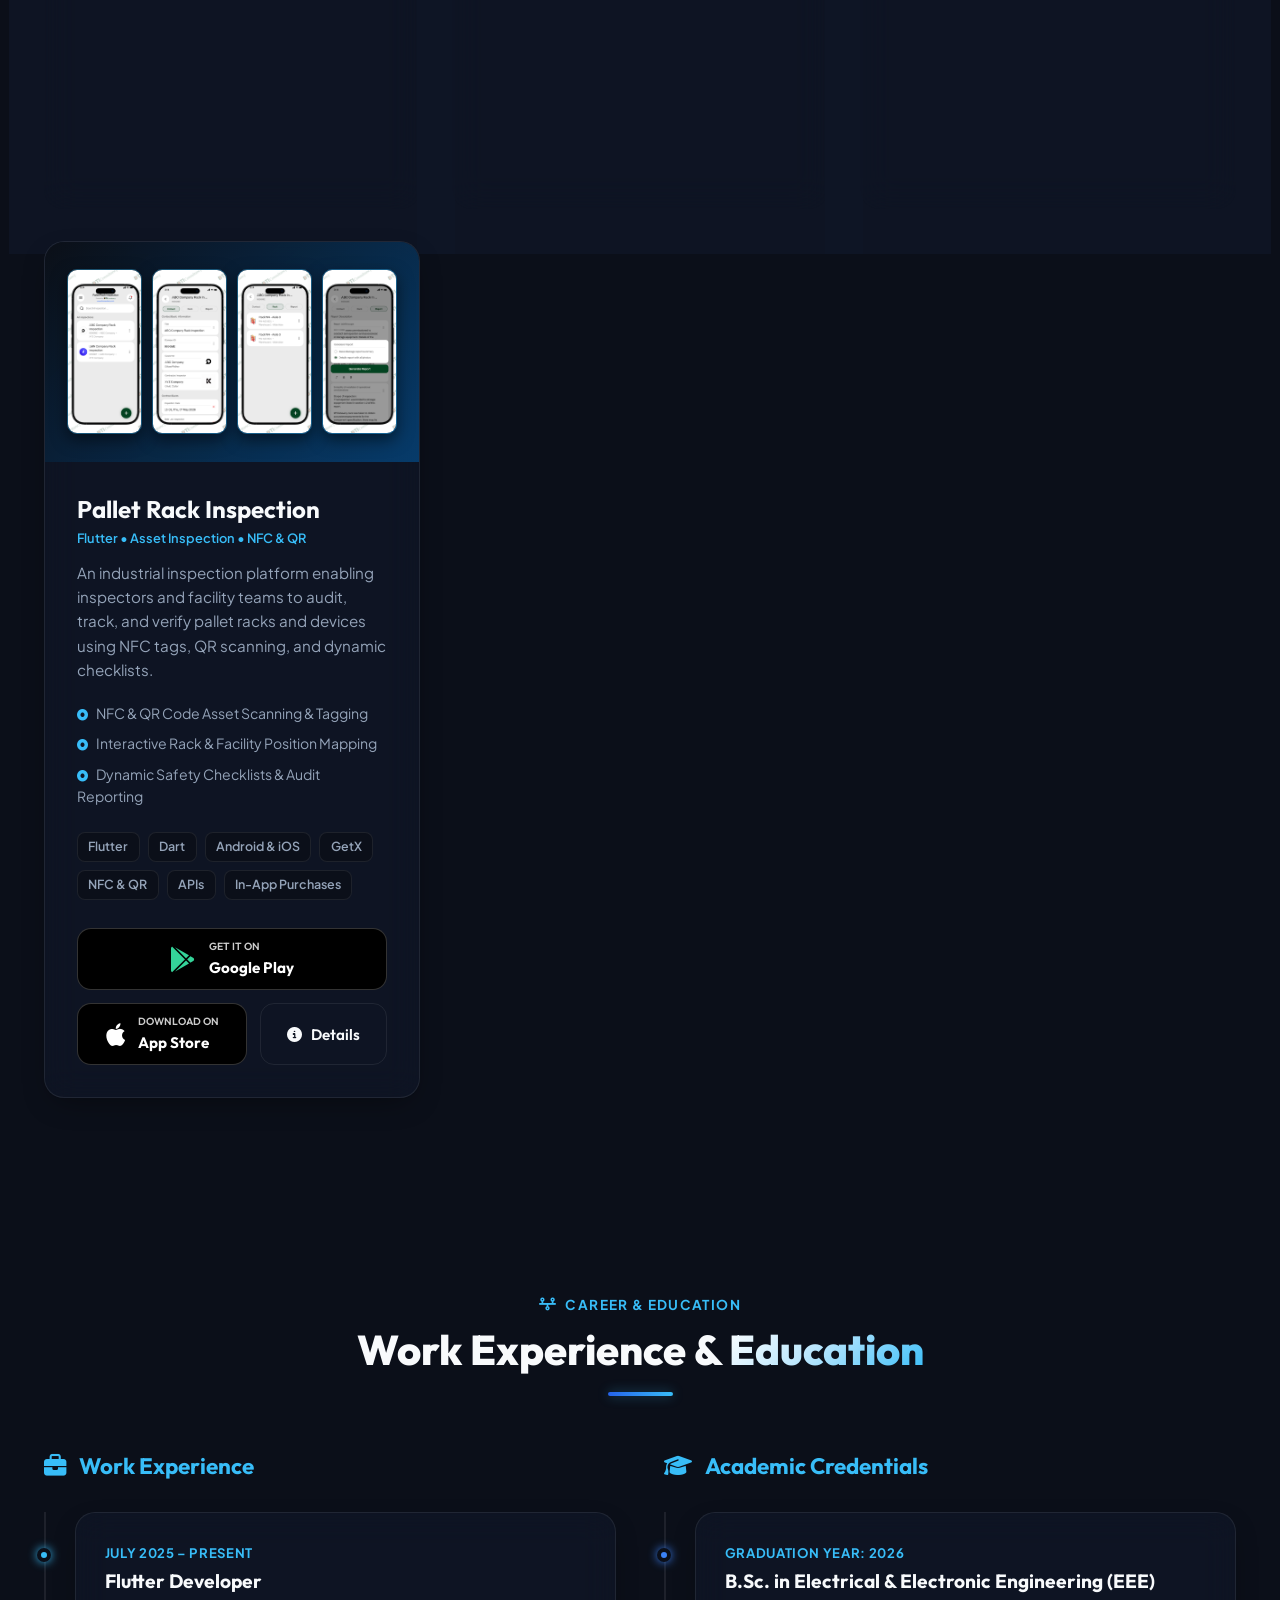
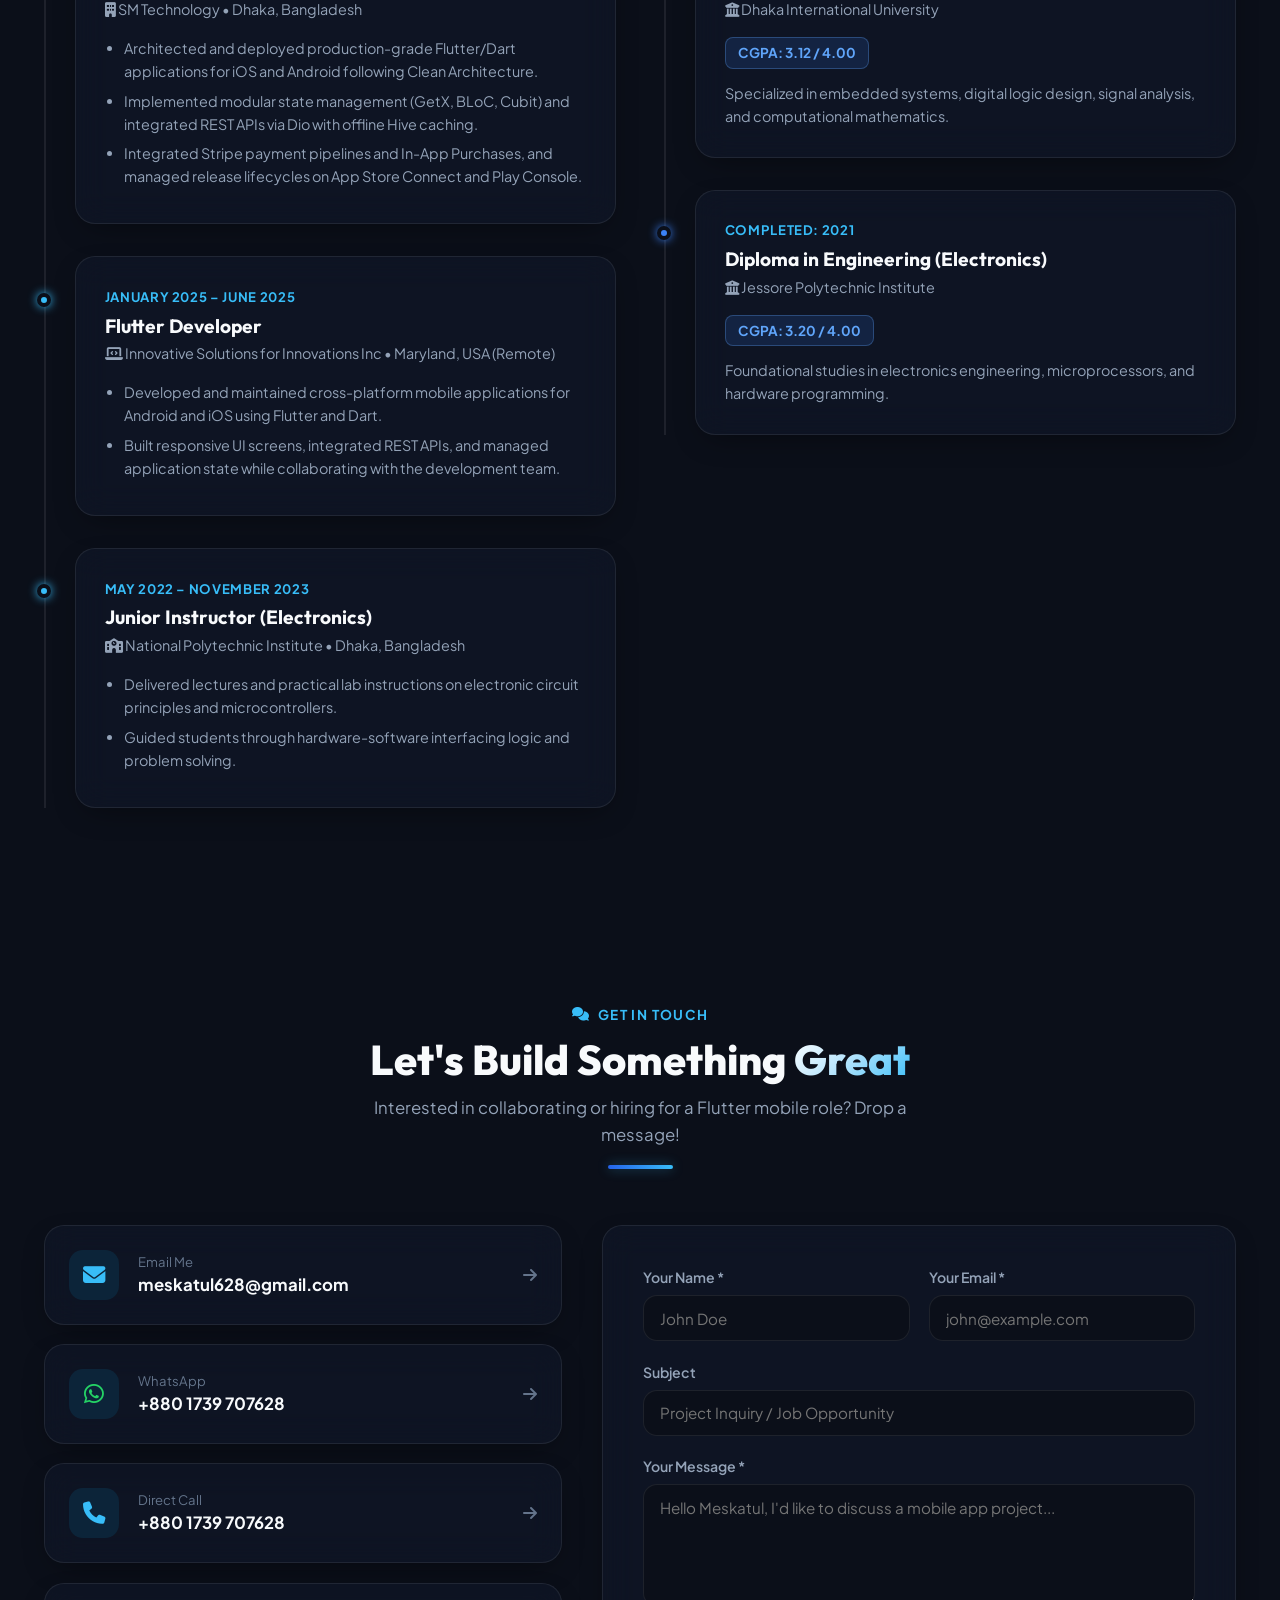
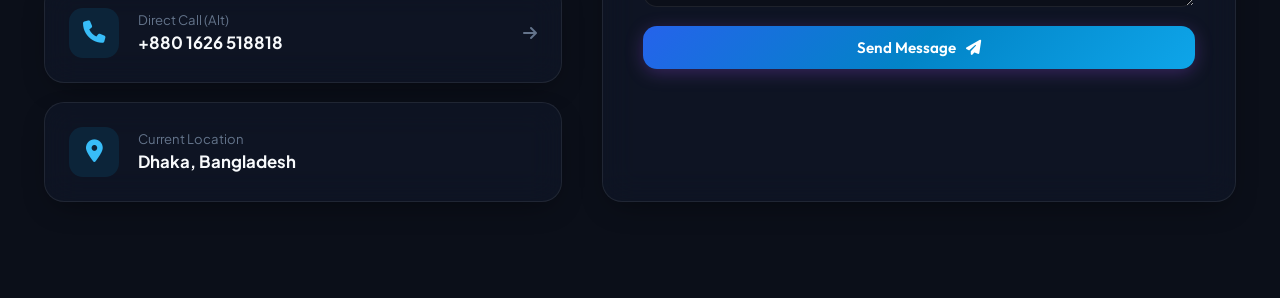
==== commit e703aabd: "chore: update resume link, experience stats, and add Supabase asset" ====
--- a/index.html
+++ b/index.html
@@ -7,33 +7,34 @@
     <meta name="description" content="Portfolio of Md. Meskatul Islam - Flutter Developer specializing in Dart, Cross-Platform Mobile Apps, REST APIs, Firebase, and State Management.">
     <meta name="keywords" content="Md Meskatul Islam, Flutter Developer, Mobile App Developer, Dart, Firebase, Android, iOS, Dhaka Bangladesh">
     <meta name="author" content="Md. Meskatul Islam">
-    
+
     <!-- Open Graph / Social Media -->
     <meta property="og:title" content="Md. Meskatul Islam - Flutter Developer">
     <meta property="og:description" content="Results-driven Flutter Developer with experience in cross-platform mobile apps, REST APIs, Firebase, and State Management.">
     <meta property="og:image" content="assets/PICC (1).jpg">
     <meta property="og:type" content="website">
 
-    <!-- Google Fonts -->
+    <!-- Google Fonts & Icons -->
     <link rel="preconnect" href="https://fonts.googleapis.com">
     <link rel="preconnect" href="https://fonts.gstatic.com" crossorigin>
     <link href="https://fonts.googleapis.com/css2?family=Outfit:wght@300;400;500;600;700;800&family=Plus+Jakarta+Sans:wght@400;500;600;700;800&display=swap" rel="stylesheet">
-
-    <!-- Font Awesome Icons -->
     <link rel="stylesheet" href="https://cdnjs.cloudflare.com/ajax/libs/font-awesome/6.5.1/css/all.min.css" crossorigin="anonymous" referrerpolicy="no-referrer" />
 
-    <!-- Custom CSS -->
+    <!-- Custom Stylesheet -->
     <link rel="stylesheet" href="style.css?v=3">
 </head>
 <body>
-    <!-- Background Animated Shapes -->
+
+    <!-- Ambient Lighting / Background Gradients -->
     <div class="bg-blur-wrapper">
         <div class="glow-orb orb-1"></div>
         <div class="glow-orb orb-2"></div>
         <div class="glow-orb orb-3"></div>
     </div>
 
-    <!-- Navigation Header -->
+    <!-- ========================================================================= -->
+    <!-- NAVIGATION BAR                                                            -->
+    <!-- ========================================================================= -->
     <header class="navbar" id="main-header">
         <div class="nav-container">
             <a href="#hero" class="brand-logo">
@@ -55,7 +56,7 @@
                     <i class="fa-solid fa-sun icon-light"></i>
                 </button>
 
-                <a href="https://drive.google.com/file/d/1z9u0Q0MRj-EvKKoPv8Mn5sfdjF3A8HRd/view?usp=sharing" target="_blank" rel="noopener noreferrer" class="btn btn-primary nav-cta" id="nav-resume-btn">
+                <a href="https://drive.google.com/file/d/1MArdNi74fBjQT0xH9UVA0dBQbPyEOv2H/view?usp=sharing" target="_blank" rel="noopener noreferrer" class="btn btn-primary nav-cta" id="nav-resume-btn">
                     <span>Resume</span>
                 </a>
 
@@ -73,7 +74,9 @@
     </header>
 
     <main id="main-content">
-        <!-- Hero Section -->
+        <!-- ===================================================================== -->
+        <!-- HERO SECTION                                                          -->
+        <!-- ===================================================================== -->
         <section class="hero-section" id="hero">
             <div class="container hero-container">
                 <div class="hero-content">
@@ -89,18 +92,10 @@
                     </p>
 
                     <div class="hero-highlights">
-                        <div class="highlight-chip">
-                            <i class="fa-solid fa-briefcase"></i> 1+ Years Production Experience
-                        </div>
-                        <div class="highlight-chip">
-                            <i class="fa-solid fa-layer-group"></i> Cross-Platform iOS & Android
-                        </div>
-                        <div class="highlight-chip">
-                            <i class="fa-solid fa-circle-check"></i> Published Apps on App Stores
-                        </div>
-                        <div class="highlight-chip">
-                            <i class="fa-solid fa-location-dot"></i> Dhaka, Bangladesh
-                        </div>
+                        <div class="highlight-chip"><i class="fa-solid fa-briefcase"></i> 2+ Years Production Experience</div>
+                        <div class="highlight-chip"><i class="fa-solid fa-layer-group"></i> Cross-Platform iOS & Android</div>
+                        <div class="highlight-chip"><i class="fa-solid fa-circle-check"></i> Published Apps on App Stores</div>
+                        <div class="highlight-chip"><i class="fa-solid fa-location-dot"></i> Dhaka, Bangladesh</div>
                     </div>
 
                     <div class="hero-buttons">
@@ -114,24 +109,12 @@
 
                     <div class="social-links-bar">
                         <span class="social-label">Connect:</span>
-                        <a href="https://github.com/Meskatul628" target="_blank" rel="noopener noreferrer" class="social-link" title="GitHub">
-                            <i class="fa-brands fa-github"></i>
-                        </a>
-                        <a href="https://www.linkedin.com/in/meskatul-islam/" target="_blank" rel="noopener noreferrer" class="social-link" title="LinkedIn">
-                            <i class="fa-brands fa-linkedin-in"></i>
-                        </a>
-                        <a href="https://www.facebook.com/mego.moy.9/" target="_blank" rel="noopener noreferrer" class="social-link" title="Facebook">
-                            <i class="fa-brands fa-facebook-f"></i>
-                        </a>
-                        <a href="https://wa.me/8801739707628" target="_blank" rel="noopener noreferrer" class="social-link" title="WhatsApp">
-                            <i class="fa-brands fa-whatsapp"></i>
-                        </a>
-                        <a href="mailto:meskatul628@gmail.com" class="social-link" title="Email">
-                            <i class="fa-solid fa-envelope"></i>
-                        </a>
-                        <a href="tel:+8801739707628" class="social-link" title="Phone">
-                            <i class="fa-solid fa-phone"></i>
-                        </a>
+                        <a href="https://github.com/Meskatul628" target="_blank" rel="noopener noreferrer" class="social-link" title="GitHub"><i class="fa-brands fa-github"></i></a>
+                        <a href="https://www.linkedin.com/in/meskatul-islam/" target="_blank" rel="noopener noreferrer" class="social-link" title="LinkedIn"><i class="fa-brands fa-linkedin-in"></i></a>
+                        <a href="https://www.facebook.com/mego.moy.9/" target="_blank" rel="noopener noreferrer" class="social-link" title="Facebook"><i class="fa-brands fa-facebook-f"></i></a>
+                        <a href="https://wa.me/8801739707628" target="_blank" rel="noopener noreferrer" class="social-link" title="WhatsApp"><i class="fa-brands fa-whatsapp"></i></a>
+                        <a href="mailto:meskatul628@gmail.com" class="social-link" title="Email"><i class="fa-solid fa-envelope"></i></a>
+                        <a href="tel:+8801739707628" class="social-link" title="Phone"><i class="fa-solid fa-phone"></i></a>
                     </div>
                 </div>
 
@@ -143,7 +126,7 @@
                             <div class="image-overlay"></div>
                         </div>
 
-                        <!-- Floating Badge 1 -->
+                        <!-- Floating Badges -->
                         <div class="floating-badge badge-flutter">
                             <div class="badge-icon"><i class="fa-brands fa-flutter"></i></div>
                             <div class="badge-info">
@@ -152,7 +135,6 @@
                             </div>
                         </div>
 
-                        <!-- Floating Badge 2 -->
                         <div class="floating-badge badge-apps">
                             <div class="badge-info">
                                 <span class="badge-title">Live Apps</span>
@@ -164,35 +146,9 @@
             </div>
         </section>
 
-        <!-- Stats Bar -->
-        <section class="stats-section">
-            <div class="container">
-                <div class="stats-grid">
-                    <div class="stat-card">
-                        <div class="stat-icon"><i class="fa-solid fa-briefcase"></i></div>
-                        <div class="stat-number">1+ Yrs</div>
-                        <div class="stat-label">Production Experience</div>
-                    </div>
-                    <div class="stat-card">
-                        <div class="stat-icon"><i class="fa-solid fa-mobile-button"></i></div>
-                        <div class="stat-number" data-target="5">5+</div>
-                        <div class="stat-label">Published Mobile Apps</div>
-                    </div>
-                    <div class="stat-card">
-                        <div class="stat-icon"><i class="fa-solid fa-gears"></i></div>
-                        <div class="stat-number" data-target="4">4</div>
-                        <div class="stat-label">State Management Patterns</div>
-                    </div>
-                    <div class="stat-card">
-                        <div class="stat-icon"><i class="fa-solid fa-graduation-cap"></i></div>
-                        <div class="stat-number">EEE & Dip.</div>
-                        <div class="stat-label">Engineering Background</div>
-                    </div>
-                </div>
-            </div>
-        </section>
-
-        <!-- About Section -->
+        <!-- ===================================================================== -->
+        <!-- ABOUT SECTION                                                         -->
+        <!-- ===================================================================== -->
         <section class="section about-section" id="about">
             <div class="container">
                 <div class="scroll-indicator-wrap">
@@ -214,15 +170,15 @@
                             <h3>Mobile Developer Journey</h3>
                         </div>
                         <p>
-                            I am a passionate <strong style="color: var(--flutter-cyan);">Flutter Developer</strong> with <strong>1+ years of production experience</strong> based in Dhaka, Bangladesh, dedicated to engineering high-performance, responsive cross-platform mobile applications. With a solid background in Electrical & Electronic Engineering (EEE), I bring logical precision, algorithmic problem-solving depth, and clean architectural discipline to modern software development.
+                            I am a passionate <strong style="color: var(--flutter-cyan);">Flutter Developer</strong> with <strong>2+ years of production experience</strong> based in Dhaka, Bangladesh, dedicated to engineering high-performance, responsive cross-platform mobile applications. With a solid background in Electrical & Electronic Engineering (EEE), I bring logical precision, algorithmic problem-solving depth, and clean architectural discipline to modern software development.
                         </p>
                         <p>
-                            My expertise covers the complete mobile lifecycle—from architecting scalable state patterns (Bloc & Cubit, Riverpod) and hardware integrations (NFC, QR/Barcode, Google Maps API) to payment systems (Stripe, bKash, In-App Purchases) and full deployment on the Google Play Store and Apple App Store.
+                            My expertise covers the complete mobile lifecycle—from architecting scalable state patterns (Bloc & Cubit, Riverpod) and hardware integrations (QR/Barcode, Google Maps API) to payment systems (Stripe, bKash, In-App Purchases) and full deployment on the Google Play Store and Apple App Store.
                         </p>
 
                         <div class="key-traits">
                             <div class="trait-item"><i class="fa-solid fa-check"></i> Clean Architecture (Bloc/Riverpod)</div>
-                            <div class="trait-item"><i class="fa-solid fa-check"></i> NFC, QR & Maps Integration</div>
+                            <div class="trait-item"><i class="fa-solid fa-check"></i> QR & Maps Integration</div>
                             <div class="trait-item"><i class="fa-solid fa-check"></i> Stripe & bKash Gateways</div>
                             <div class="trait-item"><i class="fa-solid fa-check"></i> Play Store & App Store Deploy</div>
                         </div>
@@ -276,7 +232,9 @@
             </div>
         </section>
 
-        <!-- Technical Skills Section -->
+        <!-- ===================================================================== -->
+        <!-- TECHNICAL SKILLS SECTION                                              -->
+        <!-- ===================================================================== -->
         <section class="section skills-section" id="skills">
             <div class="container">
                 <div class="section-header text-center">
@@ -351,11 +309,11 @@
                         </div>
                     </div>
 
-                    <!-- Category Group 3: Payment Gateways & In-App Purchases -->
+                    <!-- Category Group 3: Payment Gateways -->
                     <div class="skill-category-group" data-category="payment">
                         <div class="category-group-header">
                             <div class="category-bar-indicator indicator-payment"></div>
-                            <h3 class="category-group-title">Payment Systems & In-App Purchases</h3>
+                            <h3 class="category-group-title">Payment Gateways & In-App Purchases</h3>
                             <span class="category-count-badge">3</span>
                         </div>
                         <div class="skills-logo-grid">
@@ -379,12 +337,16 @@
                         <div class="category-group-header">
                             <div class="category-bar-indicator indicator-backend"></div>
                             <h3 class="category-group-title">Backend, Cloud & APIs</h3>
-                            <span class="category-count-badge">6</span>
+                            <span class="category-count-badge">7</span>
                         </div>
                         <div class="skills-logo-grid">
                             <div class="tech-logo-card">
                                 <img src="https://cdn.jsdelivr.net/gh/devicons/devicon/icons/firebase/firebase-plain.svg" alt="Firebase" class="tech-logo-img">
                                 <span class="tech-logo-name">Firebase</span>
+                            </div>
+                            <div class="tech-logo-card">
+                                <img src="https://cdn.jsdelivr.net/gh/devicons/devicon/icons/supabase/supabase-original.svg" alt="Supabase" class="tech-logo-img">
+                                <span class="tech-logo-name">Supabase</span>
                             </div>
                             <div class="tech-logo-card">
                                 <img src="assets/google-maps.svg" alt="Google Maps" class="tech-logo-img" style="width: 38px; height: 46px; object-fit: contain;">
@@ -455,7 +417,9 @@
             </div>
         </section>
 
-        <!-- Featured Projects Section -->
+        <!-- ===================================================================== -->
+        <!-- FEATURED PROJECTS SECTION                                             -->
+        <!-- ===================================================================== -->
         <section class="section projects-section" id="projects">
             <div class="container">
                 <div class="section-header text-center">
@@ -466,7 +430,7 @@
                 </div>
 
                 <div class="projects-grid">
-                    <!-- Project: My CV Connect -->
+                    <!-- Project 1: My CV Connect -->
                     <div class="project-card glass-card">
                         <div class="project-banner project-screenshots-banner">
                             <div class="screenshots-preview-row">
@@ -506,17 +470,11 @@
                             <div class="project-actions" style="flex-wrap: wrap;">
                                 <a href="https://play.google.com/store/apps/details?id=com.carlovan.cvconnectai" target="_blank" rel="noopener noreferrer" class="btn btn-store google-play">
                                     <i class="fa-brands fa-google-play"></i>
-                                    <div>
-                                        <span class="btn-sub">GET IT ON</span>
-                                        <span class="btn-main">Google Play</span>
-                                    </div>
+                                    <div><span class="btn-sub">GET IT ON</span><span class="btn-main">Google Play</span></div>
                                 </a>
                                 <a href="https://apps.apple.com/us/app/my-cv-connect/id6757781151" target="_blank" rel="noopener noreferrer" class="btn btn-store apple-store">
                                     <i class="fa-brands fa-apple"></i>
-                                    <div>
-                                        <span class="btn-sub">Download on</span>
-                                        <span class="btn-main">App Store</span>
-                                    </div>
+                                    <div><span class="btn-sub">Download on</span><span class="btn-main">App Store</span></div>
                                 </a>
                                 <button class="btn btn-outline btn-details-modal" data-project="cvconnect">
                                     <i class="fa-solid fa-circle-info"></i> Details
@@ -525,7 +483,7 @@
                         </div>
                     </div>
 
-                    <!-- Project: Yepp Ads -->
+                    <!-- Project 2: Yepp Ads -->
                     <div class="project-card glass-card">
                         <div class="project-banner project-screenshots-banner">
                             <div class="screenshots-preview-row">
@@ -564,17 +522,11 @@
                             <div class="project-actions" style="flex-wrap: wrap;">
                                 <a href="https://play.google.com/store/apps/details?id=agency.beuptech.yepp" target="_blank" rel="noopener noreferrer" class="btn btn-store google-play">
                                     <i class="fa-brands fa-google-play"></i>
-                                    <div>
-                                        <span class="btn-sub">GET IT ON</span>
-                                        <span class="btn-main">Google Play</span>
-                                    </div>
+                                    <div><span class="btn-sub">GET IT ON</span><span class="btn-main">Google Play</span></div>
                                 </a>
                                 <a href="https://apps.apple.com/us/app/yepp-ads/id6760607013" target="_blank" rel="noopener noreferrer" class="btn btn-store apple-store">
                                     <i class="fa-brands fa-apple"></i>
-                                    <div>
-                                        <span class="btn-sub">Download on</span>
-                                        <span class="btn-main">App Store</span>
-                                    </div>
+                                    <div><span class="btn-sub">Download on</span><span class="btn-main">App Store</span></div>
                                 </a>
                                 <button class="btn btn-outline btn-details-modal" data-project="yeppads">
                                     <i class="fa-solid fa-circle-info"></i> Details
@@ -583,7 +535,7 @@
                         </div>
                     </div>
 
-                    <!-- Project: Warehouse Safety Manager -->
+                    <!-- Project 3: Warehouse Safety Manager -->
                     <div class="project-card glass-card">
                         <div class="project-banner project-screenshots-banner">
                             <div class="screenshots-preview-row">
@@ -624,24 +576,15 @@
                             <div class="project-actions" style="flex-wrap: wrap;">
                                 <a href="https://play.google.com/store/apps/details?id=com.warehousesafety.manager" target="_blank" rel="noopener noreferrer" class="btn btn-store google-play">
                                     <i class="fa-brands fa-google-play"></i>
-                                    <div>
-                                        <span class="btn-sub">GET IT ON</span>
-                                        <span class="btn-main">Google Play</span>
-                                    </div>
+                                    <div><span class="btn-sub">GET IT ON</span><span class="btn-main">Google Play</span></div>
                                 </a>
                                 <a href="https://apps.apple.com/us/app/warehouse-safety-manager-app/id6796285782" target="_blank" rel="noopener noreferrer" class="btn btn-store apple-store">
                                     <i class="fa-brands fa-apple"></i>
-                                    <div>
-                                        <span class="btn-sub">Download on</span>
-                                        <span class="btn-main">App Store</span>
-                                    </div>
+                                    <div><span class="btn-sub">Download on</span><span class="btn-main">App Store</span></div>
                                 </a>
                                 <a href="https://apps.apple.com/us/app/warehouse-safety-manager-app/id6796285782?platform=mac" target="_blank" rel="noopener noreferrer" class="btn btn-store apple-store" title="Mac App Store">
                                     <i class="fa-brands fa-apple"></i>
-                                    <div>
-                                        <span class="btn-sub">Download for</span>
-                                        <span class="btn-main">macOS</span>
-                                    </div>
+                                    <div><span class="btn-sub">Download for</span><span class="btn-main">macOS</span></div>
                                 </a>
                                 <button class="btn btn-outline btn-details-modal" data-project="safetymanager">
                                     <i class="fa-solid fa-circle-info"></i> Details
@@ -650,7 +593,7 @@
                         </div>
                     </div>
 
-                    <!-- Project: Pallet Rack Inspection Manager -->
+                    <!-- Project 4: Pallet Rack Inspection Manager -->
                     <div class="project-card glass-card">
                         <div class="project-banner project-screenshots-banner">
                             <div class="screenshots-preview-row">
@@ -692,17 +635,11 @@
                             <div class="project-actions" style="flex-wrap: wrap;">
                                 <a href="https://play.google.com/store/apps/details?id=com.app.dti" target="_blank" rel="noopener noreferrer" class="btn btn-store google-play">
                                     <i class="fa-brands fa-google-play"></i>
-                                    <div>
-                                        <span class="btn-sub">GET IT ON</span>
-                                        <span class="btn-main">Google Play</span>
-                                    </div>
+                                    <div><span class="btn-sub">GET IT ON</span><span class="btn-main">Google Play</span></div>
                                 </a>
                                 <a href="https://apps.apple.com/us/app/pallet-rack-inspection-manager/id6796648736" target="_blank" rel="noopener noreferrer" class="btn btn-store apple-store">
                                     <i class="fa-brands fa-apple"></i>
-                                    <div>
-                                        <span class="btn-sub">Download on</span>
-                                        <span class="btn-main">App Store</span>
-                                    </div>
+                                    <div><span class="btn-sub">Download on</span><span class="btn-main">App Store</span></div>
                                 </a>
                                 <button class="btn btn-outline btn-details-modal" data-project="palletrack">
                                     <i class="fa-solid fa-circle-info"></i> Details
@@ -714,7 +651,9 @@
             </div>
         </section>
 
-        <!-- Experience & Education Timeline -->
+        <!-- ===================================================================== -->
+        <!-- EXPERIENCE & EDUCATION SECTION                                        -->
+        <!-- ===================================================================== -->
         <section class="section experience-section" id="experience">
             <div class="container">
                 <div class="section-header text-center">
@@ -729,24 +668,37 @@
                         <h3 class="timeline-col-title"><i class="fa-solid fa-briefcase"></i> Work Experience</h3>
 
                         <div class="timeline-container">
+                            <!-- Job 1 -->
                             <div class="timeline-item glass-card">
                                 <div class="timeline-marker"></div>
                                 <div class="timeline-date">July 2025 – Present</div>
                                 <h4 class="timeline-role">Flutter Developer</h4>
-                                <div class="timeline-company"><i class="fa-solid fa-building"></i> SM Technology • Banarasi, Dhaka</div>
+                                <div class="timeline-company"><i class="fa-solid fa-building"></i> SM Technology • Dhaka, Bangladesh</div>
                                 <ul class="timeline-details">
-                                    <li>Architected and delivered production-grade cross-platform mobile applications using Flutter and Dart for Android & iOS.</li>
-                                    <li>Implemented clean state architecture (Bloc, Cubit, Riverpod) and optimized data caching using Hive NoSQL & SQLite.</li>
-                                    <li>Integrated hardware & location capabilities including native NFC tag scanning, QR/Barcode readers, and Google Maps API.</li>
-                                    <li>Integrated secure payment gateways (Stripe, bKash) and published official releases to Google Play Store & Apple App Store.</li>
+                                    <li>Architected and deployed production-grade Flutter/Dart applications for iOS and Android following Clean Architecture.</li>
+                                    <li>Implemented modular state management (GetX, BLoC, Cubit) and integrated REST APIs via Dio with offline Hive caching.</li>
+                                    <li>Integrated Stripe payment pipelines and In-App Purchases, and managed release lifecycles on App Store Connect and Play Console.</li>
                                 </ul>
                             </div>
 
+                            <!-- Job 2 -->
+                            <div class="timeline-item glass-card">
+                                <div class="timeline-marker"></div>
+                                <div class="timeline-date">January 2025 – June 2025</div>
+                                <h4 class="timeline-role">Flutter Developer</h4>
+                                <div class="timeline-company"><i class="fa-solid fa-laptop-code"></i> Innovative Solutions for Innovations Inc • Maryland, USA (Remote)</div>
+                                <ul class="timeline-details">
+                                    <li>Developed and maintained cross-platform mobile applications for Android and iOS using Flutter and Dart.</li>
+                                    <li>Built responsive UI screens, integrated REST APIs, and managed application state while collaborating with the development team.</li>
+                                </ul>
+                            </div>
+
+                            <!-- Job 3 -->
                             <div class="timeline-item glass-card">
                                 <div class="timeline-marker"></div>
                                 <div class="timeline-date">May 2022 – November 2023</div>
-                                <h4 class="timeline-role">Junior Instructor (Electronics Dept)</h4>
-                                <div class="timeline-company"><i class="fa-solid fa-school"></i> National Polytechnic Institute • Farmgate, Dhaka</div>
+                                <h4 class="timeline-role">Junior Instructor (Electronics)</h4>
+                                <div class="timeline-company"><i class="fa-solid fa-school"></i> National Polytechnic Institute • Dhaka, Bangladesh</div>
                                 <ul class="timeline-details">
                                     <li>Delivered lectures and practical lab instructions on electronic circuit principles and microcontrollers.</li>
                                     <li>Guided students through hardware-software interfacing logic and problem solving.</li>
@@ -783,7 +735,9 @@
             </div>
         </section>
 
-        <!-- Contact Section -->
+        <!-- ===================================================================== -->
+        <!-- CONTACT SECTION                                                       -->
+        <!-- ===================================================================== -->
         <section class="section contact-section" id="contact">
             <div class="container">
                 <div class="section-header text-center">
@@ -845,6 +799,7 @@
                             <input type="hidden" name="_subject" value="New Portfolio Inquiry from Website">
                             <!-- Formspree anti-spam honeypot -->
                             <input type="text" name="_gotcha" style="display:none !important;" tabindex="-1" autocomplete="off">
+
                             <div class="form-row">
                                 <div class="form-group">
                                     <label for="name">Your Name *</label>
@@ -877,12 +832,15 @@
         </section>
     </main>
 
+    <!-- ========================================================================= -->
+    <!-- MODAL & TOAST                                                             -->
+    <!-- ========================================================================= -->
     <!-- Project Details Modal -->
     <div id="project-modal" class="modal-overlay" aria-hidden="true">
         <div class="modal-content glass-card">
             <button class="modal-close" id="modal-close-btn" aria-label="Close Modal">&times;</button>
             <div id="modal-body-content">
-                <!-- Injected via JavaScript -->
+                <!-- Injected dynamically via script.js -->
             </div>
         </div>
     </div>
@@ -890,35 +848,8 @@
     <!-- Toast Notification Container -->
     <div id="toast-container" class="toast-container"></div>
 
-    <!-- Footer -->
-    <footer class="footer">
-        <div class="container footer-container">
-            <div class="footer-left">
-                <a href="#hero" class="brand-logo">
-                    <span class="logo-icon"><i class="fa-brands fa-flutter"></i></span>
-                    <span class="logo-text">Meskatul</span>
-                </a>
-                <p class="footer-tagline">Crafting scalable, high-performance mobile apps with Flutter & Dart.</p>
-            </div>
-
-            <div class="footer-center">
-                <p>&copy; <span id="current-year">2026</span> Md. Meskatul Islam. All Rights Reserved.</p>
-            </div>
-
-            <div class="footer-right">
-                <div class="social-links-bar">
-                    <a href="https://github.com/Meskatul628" target="_blank" rel="noopener noreferrer" class="social-link" title="GitHub"><i class="fa-brands fa-github"></i></a>
-                    <a href="https://www.linkedin.com/in/meskatul-islam/" target="_blank" rel="noopener noreferrer" class="social-link" title="LinkedIn"><i class="fa-brands fa-linkedin-in"></i></a>
-                    <a href="https://www.facebook.com/mego.moy.9/" target="_blank" rel="noopener noreferrer" class="social-link" title="Facebook"><i class="fa-brands fa-facebook-f"></i></a>
-                    <a href="https://wa.me/8801739707628" target="_blank" rel="noopener noreferrer" class="social-link" title="WhatsApp"><i class="fa-brands fa-whatsapp"></i></a>
-                    <a href="mailto:meskatul628@gmail.com" class="social-link" title="Email"><i class="fa-solid fa-envelope"></i></a>
-                    <a href="tel:+8801739707628" class="social-link" title="Phone"><i class="fa-solid fa-phone"></i></a>
-                </div>
-            </div>
-        </div>
-    </footer>
 
     <!-- Custom Script -->
     <script src="script.js?v=3.6"></script>
 </body>
-</html>
+</html>
